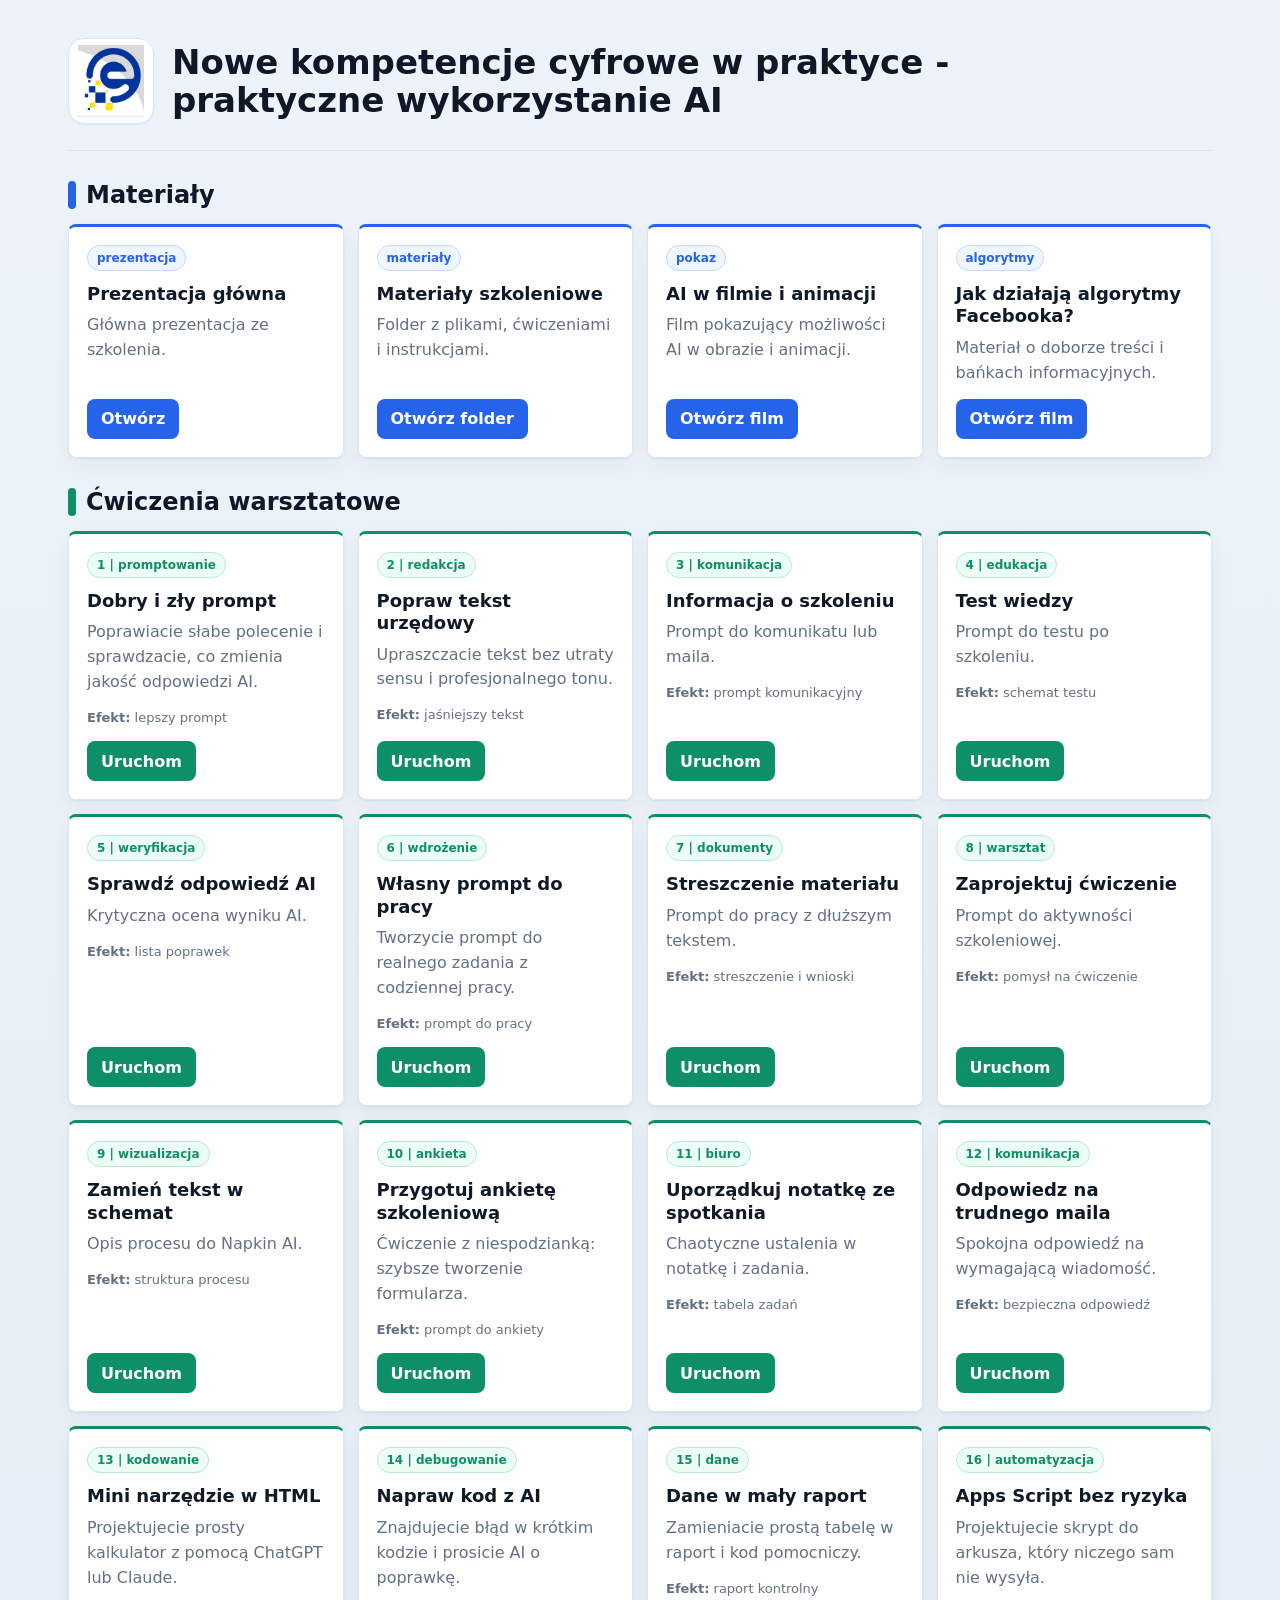
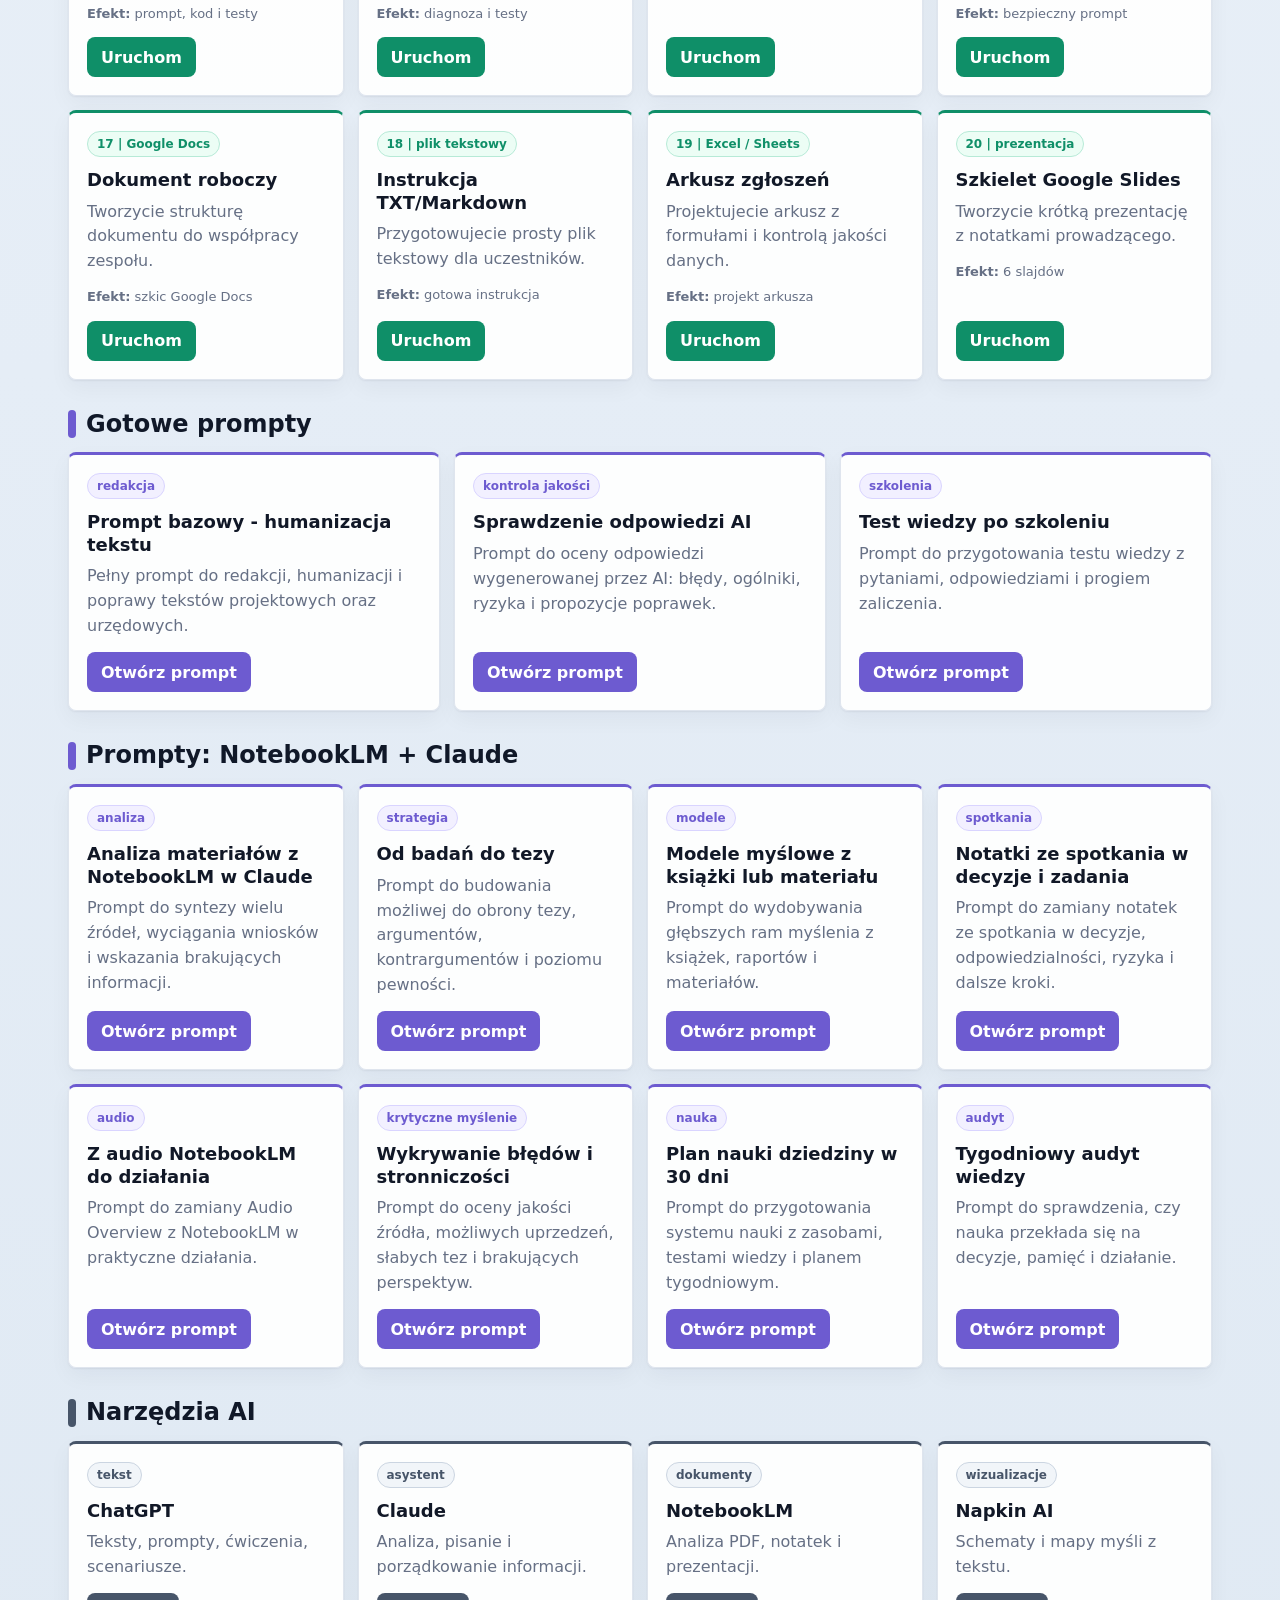
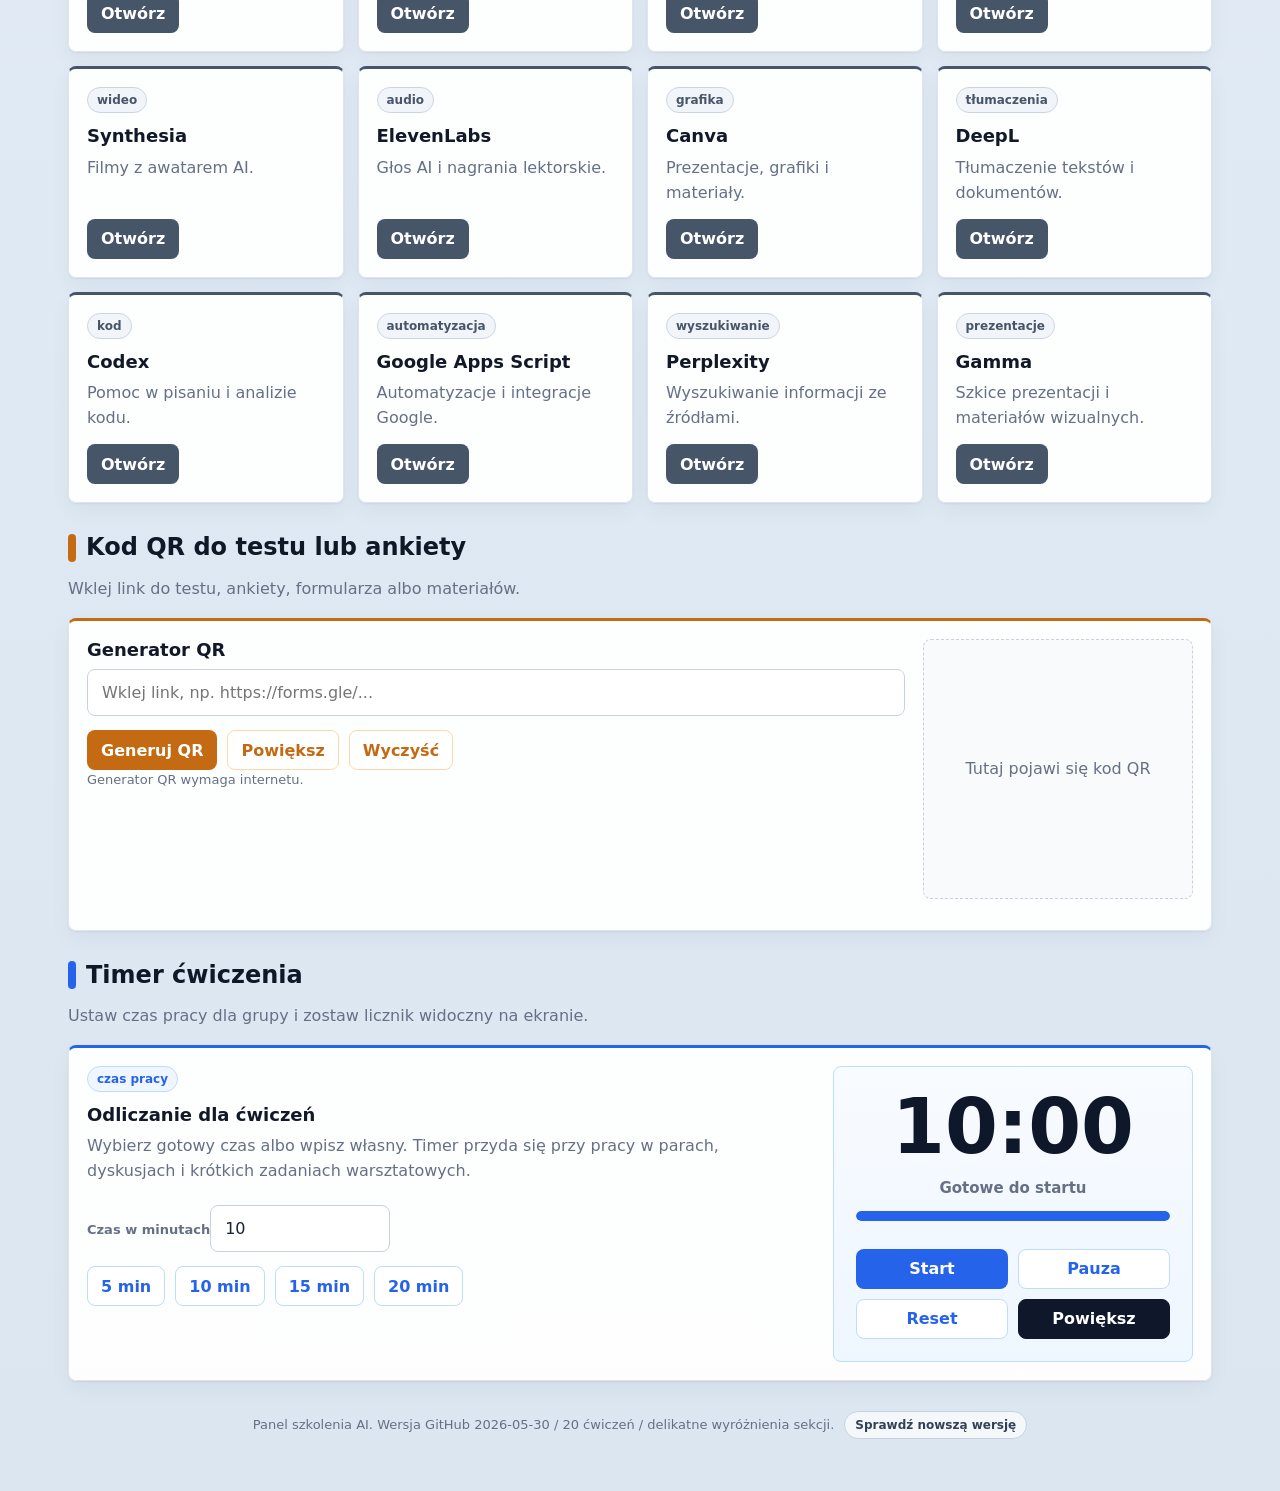
==== index.html @ fe83bf08 "Add files via upload" ====
<!doctype html>
<html lang="pl">
<head>
<meta charset="utf-8">
<meta name="viewport" content="width=device-width, initial-scale=1">
<title>Panel szkolenia AI - stabilny v2</title>
<link rel="icon" type="image/png" href="assets/project-icon.png?v=20260530-15">
<link rel="apple-touch-icon" href="assets/project-icon.png?v=20260530-15">
<link rel="manifest" href="manifest.json?v=20260530-15">
<link rel="stylesheet" href="assets/app.css?v=20260530-15">
</head>
<body>
<div class="wrap">
<section class="hero"><div class="hero-logo"><img src="assets/project-logo.png" alt="Logo projektu"></div><h1>Nowe kompetencje cyfrowe w praktyce - praktyczne wykorzystanie AI</h1></section>

<section class="section"><h2>Materiały</h2><div class="grid">
<article class="card"><span class="tag">prezentacja</span><h3>Prezentacja główna</h3><p>Główna prezentacja ze szkolenia.</p><a class="btn" target="_blank" rel="noopener noreferrer" href="https://kompetencjekierunek4zero.my.canva.site/nowe-kompetencje-cyfrowe-w-praktyce">Otwórz</a></article>
<article class="card"><span class="tag">materiały</span><h3>Materiały szkoleniowe</h3><p>Folder z plikami, ćwiczeniami i instrukcjami.</p><a class="btn" target="_blank" rel="noopener noreferrer" href="https://drive.google.com/drive/folders/1gWG70TXxnVP_hQ6uuGFTmbhtv6V8ANJq?usp=drive_link">Otwórz folder</a></article>
<article class="card"><span class="tag">pokaz</span><h3>AI w filmie i animacji</h3><p>Film pokazujący możliwości AI w obrazie i animacji.</p><a class="btn" target="_blank" rel="noopener noreferrer" href="https://www.youtube.com/watch?v=fbVv0ZPk0fw">Otwórz film</a></article>
<article class="card"><span class="tag">algorytmy</span><h3>Jak działają algorytmy Facebooka?</h3><p>Materiał o doborze treści i bańkach informacyjnych.</p><a class="btn" target="_blank" rel="noopener noreferrer" href="https://www.youtube.com/watch?v=GLzHystd0Y4">Otwórz film</a></article>
</div></section>

<section class="section"><h2>Ćwiczenia warsztatowe</h2><div class="grid"><article class="card"><span class="tag">1 | promptowanie</span><h3>Dobry i zły prompt</h3><p>Poprawiacie słabe polecenie i sprawdzacie, co zmienia jakość odpowiedzi AI.</p><p class="small"><strong>Efekt:</strong> lepszy prompt</p><button class="btn" data-exercise="prompt">Uruchom</button></article>
<article class="card"><span class="tag">2 | redakcja</span><h3>Popraw tekst urzędowy</h3><p>Upraszczacie tekst bez utraty sensu i profesjonalnego tonu.</p><p class="small"><strong>Efekt:</strong> jaśniejszy tekst</p><button class="btn" data-exercise="text">Uruchom</button></article>
<article class="card"><span class="tag">3 | komunikacja</span><h3>Informacja o szkoleniu</h3><p>Prompt do komunikatu lub maila.</p><p class="small"><strong>Efekt:</strong> prompt komunikacyjny</p><button class="btn" data-exercise="info">Uruchom</button></article>
<article class="card"><span class="tag">4 | edukacja</span><h3>Test wiedzy</h3><p>Prompt do testu po szkoleniu.</p><p class="small"><strong>Efekt:</strong> schemat testu</p><button class="btn" data-exercise="test">Uruchom</button></article>
<article class="card"><span class="tag">5 | weryfikacja</span><h3>Sprawdź odpowiedź AI</h3><p>Krytyczna ocena wyniku AI.</p><p class="small"><strong>Efekt:</strong> lista poprawek</p><button class="btn" data-exercise="verify">Uruchom</button></article>
<article class="card"><span class="tag">6 | wdrożenie</span><h3>Własny prompt do pracy</h3><p>Tworzycie prompt do realnego zadania z codziennej pracy.</p><p class="small"><strong>Efekt:</strong> prompt do pracy</p><button class="btn" data-exercise="own">Uruchom</button></article>
<article class="card"><span class="tag">7 | dokumenty</span><h3>Streszczenie materiału</h3><p>Prompt do pracy z dłuższym tekstem.</p><p class="small"><strong>Efekt:</strong> streszczenie i wnioski</p><button class="btn" data-exercise="summary">Uruchom</button></article>
<article class="card"><span class="tag">8 | warsztat</span><h3>Zaprojektuj ćwiczenie</h3><p>Prompt do aktywności szkoleniowej.</p><p class="small"><strong>Efekt:</strong> pomysł na ćwiczenie</p><button class="btn" data-exercise="workshop">Uruchom</button></article>
<article class="card"><span class="tag">9 | wizualizacja</span><h3>Zamień tekst w schemat</h3><p>Opis procesu do Napkin AI.</p><p class="small"><strong>Efekt:</strong> struktura procesu</p><button class="btn" data-exercise="visual">Uruchom</button></article>
<article class="card"><span class="tag">10 | ankieta</span><h3>Przygotuj ankietę szkoleniową</h3><p>Ćwiczenie z niespodzianką: szybsze tworzenie formularza.</p><p class="small"><strong>Efekt:</strong> prompt do ankiety</p><button class="btn" data-exercise="forms">Uruchom</button></article>
<article class="card"><span class="tag">11 | biuro</span><h3>Uporządkuj notatkę ze spotkania</h3><p>Chaotyczne ustalenia w notatkę i zadania.</p><p class="small"><strong>Efekt:</strong> tabela zadań</p><button class="btn" data-exercise="meeting">Uruchom</button></article>
<article class="card"><span class="tag">12 | komunikacja</span><h3>Odpowiedz na trudnego maila</h3><p>Spokojna odpowiedź na wymagającą wiadomość.</p><p class="small"><strong>Efekt:</strong> bezpieczna odpowiedź</p><button class="btn" data-exercise="email">Uruchom</button></article>
<article class="card"><span class="tag">13 | kodowanie</span><h3>Mini narzędzie w HTML</h3><p>Projektujecie prosty kalkulator z pomocą ChatGPT lub Claude.</p><p class="small"><strong>Efekt:</strong> prompt, kod i testy</p><button class="btn" data-exercise="code-tool">Uruchom</button></article>
<article class="card"><span class="tag">14 | debugowanie</span><h3>Napraw kod z AI</h3><p>Znajdujecie błąd w krótkim kodzie i prosicie AI o poprawkę.</p><p class="small"><strong>Efekt:</strong> diagnoza i testy</p><button class="btn" data-exercise="code-debug">Uruchom</button></article>
<article class="card"><span class="tag">15 | dane</span><h3>Dane w mały raport</h3><p>Zamieniacie prostą tabelę w raport i kod pomocniczy.</p><p class="small"><strong>Efekt:</strong> raport kontrolny</p><button class="btn" data-exercise="code-data">Uruchom</button></article>
<article class="card"><span class="tag">16 | automatyzacja</span><h3>Apps Script bez ryzyka</h3><p>Projektujecie skrypt do arkusza, który niczego sam nie wysyła.</p><p class="small"><strong>Efekt:</strong> bezpieczny prompt</p><button class="btn" data-exercise="code-script">Uruchom</button></article>
<article class="card"><span class="tag">17 | Google Docs</span><h3>Dokument roboczy</h3><p>Tworzycie strukturę dokumentu do współpracy zespołu.</p><p class="small"><strong>Efekt:</strong> szkic Google Docs</p><button class="btn" data-exercise="file-doc">Uruchom</button></article>
<article class="card"><span class="tag">18 | plik tekstowy</span><h3>Instrukcja TXT/Markdown</h3><p>Przygotowujecie prosty plik tekstowy dla uczestników.</p><p class="small"><strong>Efekt:</strong> gotowa instrukcja</p><button class="btn" data-exercise="file-text">Uruchom</button></article>
<article class="card"><span class="tag">19 | Excel / Sheets</span><h3>Arkusz zgłoszeń</h3><p>Projektujecie arkusz z formułami i kontrolą jakości danych.</p><p class="small"><strong>Efekt:</strong> projekt arkusza</p><button class="btn" data-exercise="file-sheet">Uruchom</button></article>
<article class="card"><span class="tag">20 | prezentacja</span><h3>Szkielet Google Slides</h3><p>Tworzycie krótką prezentację z notatkami prowadzącego.</p><p class="small"><strong>Efekt:</strong> 6 slajdów</p><button class="btn" data-exercise="file-slides">Uruchom</button></article></div></section>

<section class="section"><h2>Gotowe prompty</h2><div class="grid"><article class="card"><span class="tag">redakcja</span><h3>Prompt bazowy - humanizacja tekstu</h3><p>Pełny prompt do redakcji, humanizacji i poprawy tekstów projektowych oraz urzędowych.</p><a class="btn" target="_blank" rel="noopener noreferrer" href="prompts/humanizacja.html">Otwórz prompt</a></article>
<article class="card"><span class="tag">kontrola jakości</span><h3>Sprawdzenie odpowiedzi AI</h3><p>Prompt do oceny odpowiedzi wygenerowanej przez AI: błędy, ogólniki, ryzyka i propozycje poprawek.</p><a class="btn" target="_blank" rel="noopener noreferrer" href="prompts/sprawdzenie-ai.html">Otwórz prompt</a></article>
<article class="card"><span class="tag">szkolenia</span><h3>Test wiedzy po szkoleniu</h3><p>Prompt do przygotowania testu wiedzy z pytaniami, odpowiedziami i progiem zaliczenia.</p><a class="btn" target="_blank" rel="noopener noreferrer" href="prompts/test-wiedzy.html">Otwórz prompt</a></article></div></section>

<section class="section"><h2>Prompty: NotebookLM + Claude</h2><div class="grid"><article class="card"><span class="tag">analiza</span><h3>Analiza materiałów z NotebookLM w Claude</h3><p>Prompt do syntezy wielu źródeł, wyciągania wniosków i wskazania brakujących informacji.</p><a class="btn" target="_blank" rel="noopener noreferrer" href="prompts/notebooklm-claude-analiza.html">Otwórz prompt</a></article>
<article class="card"><span class="tag">strategia</span><h3>Od badań do tezy</h3><p>Prompt do budowania możliwej do obrony tezy, argumentów, kontrargumentów i poziomu pewności.</p><a class="btn" target="_blank" rel="noopener noreferrer" href="prompts/teza-z-badan.html">Otwórz prompt</a></article>
<article class="card"><span class="tag">modele</span><h3>Modele myślowe z książki lub materiału</h3><p>Prompt do wydobywania głębszych ram myślenia z książek, raportów i materiałów.</p><a class="btn" target="_blank" rel="noopener noreferrer" href="prompts/modele-myslowe.html">Otwórz prompt</a></article>
<article class="card"><span class="tag">spotkania</span><h3>Notatki ze spotkania w decyzje i zadania</h3><p>Prompt do zamiany notatek ze spotkania w decyzje, odpowiedzialności, ryzyka i dalsze kroki.</p><a class="btn" target="_blank" rel="noopener noreferrer" href="prompts/notatki-decyzje-zadania.html">Otwórz prompt</a></article>
<article class="card"><span class="tag">audio</span><h3>Z audio NotebookLM do działania</h3><p>Prompt do zamiany Audio Overview z NotebookLM w praktyczne działania.</p><a class="btn" target="_blank" rel="noopener noreferrer" href="prompts/audio-do-dzialania.html">Otwórz prompt</a></article>
<article class="card"><span class="tag">krytyczne myślenie</span><h3>Wykrywanie błędów i stronniczości</h3><p>Prompt do oceny jakości źródła, możliwych uprzedzeń, słabych tez i brakujących perspektyw.</p><a class="btn" target="_blank" rel="noopener noreferrer" href="prompts/ocena-zrodla.html">Otwórz prompt</a></article>
<article class="card"><span class="tag">nauka</span><h3>Plan nauki dziedziny w 30 dni</h3><p>Prompt do przygotowania systemu nauki z zasobami, testami wiedzy i planem tygodniowym.</p><a class="btn" target="_blank" rel="noopener noreferrer" href="prompts/plan-nauki-30-dni.html">Otwórz prompt</a></article>
<article class="card"><span class="tag">audyt</span><h3>Tygodniowy audyt wiedzy</h3><p>Prompt do sprawdzenia, czy nauka przekłada się na decyzje, pamięć i działanie.</p><a class="btn" target="_blank" rel="noopener noreferrer" href="prompts/audyt-wiedzy.html">Otwórz prompt</a></article></div></section>

<section class="section"><h2>Narzędzia AI</h2><div class="grid"><article class="card"><span class="tag">tekst</span><h3>ChatGPT</h3><p>Teksty, prompty, ćwiczenia, scenariusze.</p><a class="btn" target="_blank" rel="noopener noreferrer" href="https://chatgpt.com">Otwórz</a></article>
<article class="card"><span class="tag">asystent</span><h3>Claude</h3><p>Analiza, pisanie i porządkowanie informacji.</p><a class="btn" target="_blank" rel="noopener noreferrer" href="https://claude.ai">Otwórz</a></article>
<article class="card"><span class="tag">dokumenty</span><h3>NotebookLM</h3><p>Analiza PDF, notatek i prezentacji.</p><a class="btn" target="_blank" rel="noopener noreferrer" href="https://notebooklm.google.com">Otwórz</a></article>
<article class="card"><span class="tag">wizualizacje</span><h3>Napkin AI</h3><p>Schematy i mapy myśli z tekstu.</p><a class="btn" target="_blank" rel="noopener noreferrer" href="https://www.napkin.ai">Otwórz</a></article>
<article class="card"><span class="tag">wideo</span><h3>Synthesia</h3><p>Filmy z awatarem AI.</p><a class="btn" target="_blank" rel="noopener noreferrer" href="https://www.synthesia.io">Otwórz</a></article>
<article class="card"><span class="tag">audio</span><h3>ElevenLabs</h3><p>Głos AI i nagrania lektorskie.</p><a class="btn" target="_blank" rel="noopener noreferrer" href="https://elevenlabs.io">Otwórz</a></article>
<article class="card"><span class="tag">grafika</span><h3>Canva</h3><p>Prezentacje, grafiki i materiały.</p><a class="btn" target="_blank" rel="noopener noreferrer" href="https://www.canva.com">Otwórz</a></article>
<article class="card"><span class="tag">tłumaczenia</span><h3>DeepL</h3><p>Tłumaczenie tekstów i dokumentów.</p><a class="btn" target="_blank" rel="noopener noreferrer" href="https://www.deepl.com/pl/translator">Otwórz</a></article>
<article class="card"><span class="tag">kod</span><h3>Codex</h3><p>Pomoc w pisaniu i analizie kodu.</p><a class="btn" target="_blank" rel="noopener noreferrer" href="https://chatgpt.com/codex">Otwórz</a></article>
<article class="card"><span class="tag">automatyzacja</span><h3>Google Apps Script</h3><p>Automatyzacje i integracje Google.</p><a class="btn" target="_blank" rel="noopener noreferrer" href="https://script.google.com/">Otwórz</a></article>
<article class="card"><span class="tag">wyszukiwanie</span><h3>Perplexity</h3><p>Wyszukiwanie informacji ze źródłami.</p><a class="btn" target="_blank" rel="noopener noreferrer" href="https://www.perplexity.ai">Otwórz</a></article>
<article class="card"><span class="tag">prezentacje</span><h3>Gamma</h3><p>Szkice prezentacji i materiałów wizualnych.</p><a class="btn" target="_blank" rel="noopener noreferrer" href="https://gamma.app">Otwórz</a></article></div></section>

<section class="section"><h2>Kod QR do testu lub ankiety</h2><p class="lead">Wklej link do testu, ankiety, formularza albo materiałów.</p><div class="card qr"><div><h3>Generator QR</h3><input id="qrInput" class="input" placeholder="Wklej link, np. https://forms.gle/..."><div class="actions"><button class="btn" data-action="qr-generate">Generuj QR</button><button class="btn ghost" data-action="qr-big">Powiększ</button><button class="btn ghost" data-action="qr-clear">Wyczyść</button></div><p class="small">Generator QR wymaga internetu.</p></div><div><div class="qrbox" id="qrBox">Tutaj pojawi się kod QR</div><p class="small" id="qrText"></p></div></div></section>

<section class="section"><h2>Timer ćwiczenia</h2><p class="lead">Ustaw czas pracy dla grupy i zostaw licznik widoczny na ekranie.</p><div class="card timer" id="timerCard"><div><span class="tag">czas pracy</span><h3>Odliczanie dla ćwiczeń</h3><p>Wybierz gotowy czas albo wpisz własny. Timer przyda się przy pracy w parach, dyskusjach i krótkich zadaniach warsztatowych.</p><label class="small" for="timerMinutes"><strong>Czas w minutach</strong></label><input id="timerMinutes" class="input timer-input" type="number" min="1" max="180" step="1" value="10"><div class="actions timer-presets"><button class="btn ghost" data-timer-preset="5">5 min</button><button class="btn ghost" data-timer-preset="10">10 min</button><button class="btn ghost" data-timer-preset="15">15 min</button><button class="btn ghost" data-timer-preset="20">20 min</button></div></div><div class="timer-face"><div class="timer-display" id="timerDisplay">10:00</div><div class="timer-status" id="timerStatus">Gotowe do startu</div><div class="timer-progress"><span id="timerProgress"></span></div><div class="actions timer-controls"><button class="btn" data-action="timer-start">Start</button><button class="btn ghost" data-action="timer-pause">Pauza</button><button class="btn ghost" data-action="timer-reset">Reset</button><button class="btn timer-expand" data-action="timer-big">Powiększ</button></div></div></div></section>

<p class="footer"><span class="footer-text">Panel szkolenia AI. Wersja GitHub 2026-05-30 / 20 ćwiczeń / delikatne wyróżnienia sekcji.</span><button class="version-check" type="button" data-action="check-version">Sprawdź nowszą wersję</button><span id="versionStatus" class="version-status" aria-live="polite"></span></p>
</div>

<div class="overlay" id="exerciseOverlay"><div class="modal"><div class="top"><div><h2 id="exTitle">Ćwiczenie</h2><p id="exIntro" class="lead"></p></div><button class="btn ghost" data-action="close-exercise">Zamknij</button></div><div class="meta"><div><strong>Czas</strong><br><span id="exTime">10-15 min</span></div><div><strong>Forma</strong><br><span id="exForm">praca w parach lub grupach</span></div><div><strong>Efekt</strong><br><span id="exResult">wynik do omówienia</span></div></div><div class="task"><h3 id="exHeading">Zadanie</h3><div class="taskbox" id="exTask"></div></div><div class="toolbox" id="exTools"></div><div class="trainer-guide" id="trainerGuide"><span class="tag">scenariusz prowadzącego</span><div class="guidebox" id="exGuide"></div></div><div class="card"><span class="tag">instrukcja</span><h3>Jak wykonać zadanie?</h3><div class="steps" id="exSteps"></div></div><div class="actions exercise-actions"><button class="btn" data-toggle="exHint">Podpowiedzi</button><button class="btn ghost" data-toggle="exCheck">Kryteria</button><button class="btn ghost" data-toggle="exSample">Przykład</button><button class="btn ghost" data-toggle="exDiscuss">Rozmowa</button><button class="btn ghost" data-action="random-exercise">Losuj</button><button class="btn print-btn" data-action="print-exercise" title="Wydrukuj wersję dla uczestników">Drukuj</button><button class="btn screen-mode-btn" data-action="screen-exercise">Tryb ekranowy</button></div><div id="exHint" class="hint hidden"></div><div id="exCheck" class="hint hidden"></div><div id="exSample" class="hint hidden"></div><div id="exDiscuss" class="hint hidden"></div><div class="grid two" style="margin-top:18px"><article class="card"><span class="tag">wasza praca</span><h3>Wynik pracy</h3><textarea class="area" id="exWork" placeholder="Wpiszcie tutaj swoją wersję..."></textarea></article><article class="card"><span class="tag">zasada</span><h3>Jak pracujemy z AI?</h3><p>Najpierw doprecyzujcie zadanie, potem wygenerujcie odpowiedź, sprawdźcie wynik, poprawcie polecenie i oceńcie, czy materiał nadaje się do użycia.</p></article></div></div></div>
<div class="fullscreen" id="qrFull"><div><h2>Kod QR</h2><div id="qrFullImg"></div><p class="small" id="qrFullText"></p><button class="btn" data-action="qr-close">Zamknij</button></div></div>
<div class="fullscreen timer-full" id="timerFull"><div class="timer-full-panel"><span class="tag">timer</span><div class="timer-display" id="timerFullDisplay">10:00</div><div class="timer-status" id="timerFullStatus">Gotowe do startu</div><div class="timer-progress"><span id="timerFullProgress"></span></div><div class="actions timer-controls"><button class="btn" data-action="timer-start">Start</button><button class="btn ghost" data-action="timer-pause">Pauza</button><button class="btn ghost" data-action="timer-reset">Reset</button><button class="btn ghost" data-action="timer-close">Zamknij</button></div></div></div>
<div class="fullscreen exercise-screen" id="exerciseScreen"><div class="exercise-screen-panel"><div class="screen-top"><div><span class="tag">tryb ekranowy</span><h2 id="screenTitle">Ćwiczenie</h2><p id="screenIntro"></p></div><button class="btn ghost" data-action="screen-close">Zamknij</button></div><div class="screen-grid"><main class="screen-task"><h3 id="screenHeading">Zadanie</h3><div class="screen-taskbox" id="screenTask"></div></main><aside class="screen-side"><span class="tag">timer</span><div class="screen-timer-display" id="screenTimerDisplay">10:00</div><div class="timer-status" id="screenTimerStatus">Gotowe do startu</div><div class="timer-progress"><span id="screenTimerProgress"></span></div><div class="actions screen-timer-controls"><button class="btn" data-action="timer-start">Start</button><button class="btn ghost" data-action="timer-pause">Pauza</button><button class="btn timer-expand" data-action="timer-big">Powiększ timer</button></div><div class="toolbox screen-tools" id="screenTools"></div></aside></div><div class="actions screen-actions"><button class="btn ghost" data-toggle="screenHint">Pokaż podpowiedzi</button><button class="btn ghost" data-toggle="screenSample">Pokaż przykład</button><button class="btn ghost" data-toggle="screenCheck">Pokaż kryteria</button></div><div id="screenHint" class="hint hidden"></div><div id="screenSample" class="hint hidden"></div><div id="screenCheck" class="hint hidden"></div></div></div>
<section class="print-sheet" id="printExercise" aria-hidden="true"></section>


<script src="assets/exercises.js?v=20260530-15" defer></script>
<script src="assets/exercise-variants-advanced.js?v=20260530-15" defer></script>
<script src="assets/app.js?v=20260530-15" defer></script>

</body>
</html>
---- assets/app.css ----
:root {
  --bg: #e5edf6;
  --surface: #ffffff;
  --surface-soft: #f8fafc;
  --text: #172033;
  --muted: #667085;
  --line: #dfe5ee;
  --line-strong: #c8d2df;
  --accent: #2563eb;
  --accent-soft: #eff6ff;
  --accent-line: #bfdbfe;
  --shadow: 0 1px 2px rgba(15, 23, 42, .06), 0 8px 22px rgba(15, 23, 42, .045);
  --shadow-hover: 0 3px 8px rgba(15, 23, 42, .08), 0 14px 34px rgba(15, 23, 42, .08);
}

* { box-sizing: border-box; }

[hidden] {
  display: none !important;
}

html { scroll-behavior: smooth; }

body {
  margin: 0;
  font-family: Inter, system-ui, -apple-system, "Segoe UI", sans-serif;
  background: linear-gradient(180deg, #edf3f9 0%, var(--bg) 42%, #dbe6f1 100%);
  color: var(--text);
}

.wrap {
  max-width: 1200px;
  margin: 0 auto;
  padding: 30px 28px 52px;
}

.hero {
  display: grid;
  grid-template-columns: auto 1fr;
  gap: 18px;
  align-items: center;
  padding: 8px 0 26px;
  border-bottom: 1px solid var(--line);
}

.hero-logo {
  display: inline-flex;
  align-items: center;
  justify-content: center;
  width: 86px;
  height: 86px;
  background: var(--surface);
  border: 1px solid var(--line);
  border-radius: 16px;
  padding: 6px;
  box-shadow: 0 1px 2px rgba(15, 23, 42, .05);
}

.hero-logo img {
  display: block;
  width: 100%;
  height: 100%;
  object-fit: contain;
}

.hero h1 {
  max-width: 780px;
  margin: 0;
  color: #101828;
  font-size: 34px;
  line-height: 1.12;
  letter-spacing: 0;
}

.section {
  --accent: #2563eb;
  --accent-soft: #eff6ff;
  --accent-line: #bfdbfe;
  margin-top: 30px;
}

.wrap > .section:nth-of-type(3) {
  --accent: #0f8f68;
  --accent-soft: #ecfdf5;
  --accent-line: #b7ead7;
}

.wrap > .section:nth-of-type(4),
.wrap > .section:nth-of-type(5) {
  --accent: #6d5bd0;
  --accent-soft: #f2f0ff;
  --accent-line: #d9d4ff;
}

.wrap > .section:nth-of-type(6) {
  --accent: #475569;
  --accent-soft: #f1f5f9;
  --accent-line: #cbd5e1;
}

.wrap > .section:nth-of-type(7) {
  --accent: #c36a12;
  --accent-soft: #fff7ed;
  --accent-line: #fed7aa;
}

.section h2 {
  display: flex;
  gap: 10px;
  align-items: center;
  margin: 0 0 14px;
  color: #101828;
  font-size: 24px;
  line-height: 1.2;
  letter-spacing: 0;
}

.section h2::before {
  content: "";
  width: 8px;
  height: 28px;
  border-radius: 4px;
  background: var(--accent);
}

.lead {
  max-width: 760px;
  margin: 0 0 16px;
  color: var(--muted);
  line-height: 1.6;
}

.grid {
  display: grid;
  grid-template-columns: repeat(auto-fit, minmax(250px, 1fr));
  gap: 14px;
}

.grid.two {
  grid-template-columns: repeat(2, minmax(0, 1fr));
}

.wrap > .section:nth-of-type(2) .grid {
  grid-template-columns: repeat(auto-fit, minmax(220px, 1fr));
}

.card {
  position: relative;
  overflow: hidden;
  display: flex;
  flex-direction: column;
  align-items: flex-start;
  min-height: 100%;
  padding: 18px;
  background: rgba(255, 255, 255, .94);
  border: 1px solid var(--line);
  border-top: 3px solid var(--accent);
  border-radius: 8px;
  box-shadow: var(--shadow);
  transition: transform .18s ease, box-shadow .18s ease, border-color .18s ease, background .18s ease;
}

.card::after {
  content: "";
  position: absolute;
  inset: 0;
  z-index: 0;
  pointer-events: none;
  background:
    radial-gradient(circle at 16% 8%, var(--accent-soft) 0%, rgba(255, 255, 255, .78) 46%, rgba(255, 255, 255, 0) 82%),
    linear-gradient(135deg, var(--accent-soft) 0%, rgba(255, 255, 255, .52) 54%, rgba(255, 255, 255, 0) 92%);
  opacity: 0;
  transition: opacity .18s ease;
}

.card > * {
  position: relative;
  z-index: 1;
}

.card:hover {
  transform: translateY(-2px);
  background: var(--surface);
  border-color: var(--accent-line);
  border-top-color: var(--accent);
  box-shadow: var(--shadow-hover);
}

.card:hover::after { opacity: .94; }

.card h3 {
  margin: 0 0 8px;
  color: #111827;
  font-size: 18px;
  line-height: 1.25;
  letter-spacing: 0;
}

.card p {
  margin: 0 0 13px;
  color: var(--muted);
  line-height: 1.56;
}

.card .btn { margin-top: auto; }

.tag {
  display: inline-flex;
  align-items: center;
  margin-bottom: 12px;
  padding: 5px 9px;
  background: var(--accent-soft);
  border: 1px solid var(--accent-line);
  border-radius: 999px;
  color: var(--accent);
  font-size: 12px;
  font-weight: 800;
}

.small {
  color: var(--muted);
  font-size: 13px;
}

.btn {
  display: inline-flex;
  align-items: center;
  justify-content: center;
  min-height: 40px;
  padding: 9px 13px;
  border: 1px solid transparent;
  border-radius: 8px;
  background: var(--accent);
  color: #fff;
  cursor: pointer;
  font: inherit;
  font-weight: 800;
  text-decoration: none;
  transition: transform .18s ease, background .18s ease, border-color .18s ease, color .18s ease;
}

.btn:hover {
  transform: translateY(-1px);
  background: #1d4ed8;
}

.btn.ghost {
  background: var(--surface);
  color: var(--accent);
  border-color: var(--accent-line);
}

.btn.ghost:hover {
  background: var(--accent-soft);
}

.btn.screen-mode-btn {
  background: #b45309;
  border-color: #b45309;
  color: #fff;
}

.btn.screen-mode-btn:hover {
  background: #92400e;
  border-color: #92400e;
}

.btn.print-btn {
  background: #0f766e;
  border-color: #0f766e;
  color: #fff;
}

.btn.print-btn:hover {
  background: #115e59;
  border-color: #115e59;
}

.btn:disabled {
  cursor: not-allowed;
  opacity: .58;
  transform: none;
}

.btn:disabled:hover { background: var(--surface); }

.actions {
  display: flex;
  flex-wrap: wrap;
  gap: 10px;
  margin-top: 14px;
}

.exercise-actions {
  display: grid;
  grid-template-columns: repeat(auto-fit, minmax(112px, 1fr));
  gap: 8px;
}

.exercise-actions .btn {
  width: 100%;
  min-width: 0;
  min-height: 38px;
  padding: 8px 9px;
  font-size: 14px;
  white-space: nowrap;
}

.qr {
  display: grid;
  grid-template-columns: minmax(0, 1fr) 270px;
  gap: 18px;
  align-items: start;
}

.input,
.area {
  width: 100%;
  padding: 13px 14px;
  border: 1px solid var(--line-strong);
  border-radius: 8px;
  background: var(--surface);
  color: var(--text);
  font: inherit;
}

.input:focus,
.area:focus {
  outline: 3px solid var(--accent-soft);
  border-color: var(--accent);
}

.area {
  min-height: 160px;
  resize: vertical;
}

.qrbox {
  display: grid;
  min-height: 260px;
  place-items: center;
  padding: 18px;
  background: var(--surface-soft);
  border: 1px dashed var(--line-strong);
  border-radius: 8px;
  color: var(--muted);
  text-align: center;
}

.qrbox img {
  width: 100%;
  max-width: 230px;
}

.timer {
  display: grid;
  grid-template-columns: minmax(0, 1fr) 360px;
  gap: 22px;
  align-items: stretch;
}

.timer-input {
  max-width: 180px;
  margin-top: 8px;
}

.timer-face {
  display: grid;
  align-content: center;
  gap: 14px;
  width: 100%;
  padding: 22px;
  background: linear-gradient(180deg, #f8fbff 0%, #eef6ff 100%);
  border: 1px solid var(--accent-line);
  border-radius: 8px;
  text-align: center;
}

.timer-display {
  color: #0f172a;
  font-size: 76px;
  font-weight: 900;
  line-height: 1;
  letter-spacing: 0;
  font-variant-numeric: tabular-nums;
}

.timer-status {
  color: var(--muted);
  font-size: 15px;
  font-weight: 800;
}

.timer-progress {
  overflow: hidden;
  height: 10px;
  background: #dbeafe;
  border-radius: 999px;
}

.timer-progress span {
  display: block;
  width: 100%;
  height: 100%;
  background: var(--accent);
  border-radius: inherit;
  transition: width .2s ease, background .2s ease;
}

.timer-controls {
  display: grid;
  grid-template-columns: repeat(2, minmax(0, 1fr));
  gap: 10px;
}

.timer-controls .btn {
  width: 100%;
  min-width: 0;
  padding-inline: 10px;
}

.timer-controls .timer-expand {
  background: #0f172a;
  border-color: #0f172a;
  color: #fff;
}

.timer-controls .timer-expand:hover {
  background: #1e293b;
  border-color: #1e293b;
}

.timer.done .timer-face {
  background: linear-gradient(180deg, #fff7ed 0%, #ffedd5 100%);
  border-color: #fdba74;
}

.timer.done .timer-display,
.timer.done .timer-status {
  color: #9a3412;
}

.timer.done .timer-progress span {
  background: #ea580c;
}

.timer-full {
  background: linear-gradient(180deg, #eef5ff 0%, #dbe8f5 100%);
}

.timer-full-panel {
  display: grid;
  gap: 22px;
  width: min(920px, 92vw);
  padding: 42px;
  background: rgba(255, 255, 255, .92);
  border: 1px solid var(--line);
  border-radius: 14px;
  box-shadow: 0 24px 90px rgba(15, 23, 42, .16);
}

.timer-full .tag {
  justify-self: center;
  margin-bottom: 0;
}

.timer-full .timer-display {
  font-size: clamp(92px, 18vw, 220px);
}

.timer-full .timer-status {
  font-size: 24px;
}

.timer-full .timer-progress {
  height: 16px;
}

.timer-full .timer-controls {
  grid-template-columns: repeat(4, minmax(105px, 1fr));
  justify-self: center;
  width: min(620px, 100%);
}

.timer-full.done .timer-full-panel {
  background: linear-gradient(180deg, #fff7ed 0%, #ffedd5 100%);
  border-color: #fdba74;
}

.timer-full.done .timer-display,
.timer-full.done .timer-status {
  color: #9a3412;
}

.exercise-screen {
  align-items: stretch;
  overflow: auto;
  justify-content: center;
  background: linear-gradient(180deg, #edf4fb 0%, #dbe7f3 100%);
  text-align: left;
}

.exercise-screen-panel {
  display: grid;
  gap: 18px;
  width: min(1280px, 100%);
  min-height: calc(100vh - 60px);
  padding: 28px;
  background: rgba(255, 255, 255, .94);
  border: 1px solid var(--line);
  border-radius: 14px;
  box-shadow: 0 22px 90px rgba(15, 23, 42, .14);
}

.screen-top {
  display: flex;
  justify-content: space-between;
  gap: 18px;
  align-items: flex-start;
  padding-bottom: 16px;
  border-bottom: 1px solid var(--line);
}

.screen-top h2 {
  margin: 8px 0 8px;
  color: #0f172a;
  font-size: clamp(32px, 4vw, 56px);
  line-height: 1.05;
  letter-spacing: 0;
}

.screen-top p {
  max-width: 900px;
  margin: 0;
  color: var(--muted);
  font-size: 19px;
  line-height: 1.45;
}

.screen-grid {
  display: grid;
  grid-template-columns: minmax(0, 1fr) 290px;
  gap: 18px;
  align-items: start;
}

.screen-task {
  padding: 20px;
  background: var(--accent-soft);
  border: 1px solid var(--accent-line);
  border-radius: 10px;
  text-align: left;
}

.screen-task h3 {
  margin: 0 0 12px;
  color: #0f172a;
  font-size: 28px;
  line-height: 1.15;
}

.screen-taskbox {
  max-height: calc(100vh - 310px);
  overflow: auto;
  padding: 22px;
  background: var(--surface);
  border: 1px solid var(--line);
  border-radius: 8px;
  color: #111827;
  font-size: clamp(19px, 1.7vw, 25px);
  line-height: 1.55;
  text-align: left;
  white-space: normal;
}

.screen-side {
  display: grid;
  gap: 13px;
  padding: 18px;
  background: #f8fbff;
  border: 1px solid var(--accent-line);
  border-radius: 10px;
  text-align: center;
}

.screen-side .tag { justify-self: center; }

.screen-timer-display {
  color: #0f172a;
  font-size: 56px;
  font-weight: 900;
  line-height: 1;
  font-variant-numeric: tabular-nums;
}

.screen-timer-controls {
  display: grid;
  grid-template-columns: 1fr;
  gap: 9px;
}

.screen-actions {
  margin-top: 0;
}

.exercise-screen.done .screen-side,
.exercise-screen.done .screen-task {
  background: #fff7ed;
  border-color: #fdba74;
}

.exercise-screen.done .screen-timer-display,
.exercise-screen.done .timer-status {
  color: #9a3412;
}

.overlay {
  position: fixed;
  inset: 0;
  z-index: 10;
  display: none;
  overflow: auto;
  padding: 28px;
  background: rgba(248, 250, 252, .96);
}

.overlay.active { display: block; }

.modal {
  --accent: #2563eb;
  --accent-soft: #eff6ff;
  --accent-line: #bfdbfe;
  max-width: 1080px;
  margin: 0 auto;
  padding: 24px;
  background: var(--surface);
  border: 1px solid var(--line);
  border-radius: 10px;
  box-shadow: 0 22px 70px rgba(15, 23, 42, .16);
}

.top {
  display: flex;
  align-items: flex-start;
  justify-content: space-between;
  gap: 18px;
  padding-bottom: 16px;
  border-bottom: 1px solid var(--line);
}

.top h2 {
  margin: 0 0 8px;
  color: #101828;
  font-size: 28px;
  line-height: 1.18;
  letter-spacing: 0;
}

.meta {
  display: grid;
  grid-template-columns: repeat(3, 1fr);
  gap: 10px;
  margin-top: 16px;
}

.meta div {
  padding: 13px;
  background: var(--surface-soft);
  border: 1px solid var(--line);
  border-radius: 8px;
  color: var(--muted);
}

.meta strong { color: var(--text); }

.task {
  margin: 18px 0;
  padding: 18px;
  background: var(--accent-soft);
  border: 1px solid var(--accent-line);
  border-radius: 8px;
  text-align: left;
}

.trainer-guide {
  display: none;
  margin-top: 18px;
  padding: 18px;
  background: #fbfdff;
  border: 1px solid var(--line);
  border-left: 4px solid var(--accent);
  border-radius: 8px;
  text-align: left;
}

.trainer-guide.active { display: block; }

.guidebox {
  padding: 18px;
  background: var(--surface);
  border: 1px solid var(--line);
  border-radius: 8px;
  color: #172033;
  font-size: 16px;
  line-height: 1.62;
  white-space: normal;
}

.guidebox h3,
.guidebox h4 {
  white-space: normal;
  letter-spacing: 0;
}

.guidebox h3 {
  margin: 18px 0 8px;
  color: #0f172a;
  font-size: 22px;
  line-height: 1.2;
}

.guidebox h4 {
  margin: 16px 0 6px;
  color: #1e293b;
  font-size: 17px;
  line-height: 1.28;
}

.guidebox h3:first-child,
.guidebox h4:first-child {
  margin-top: 0;
}

.guidebox hr {
  margin: 18px 0;
  border: 0;
  border-top: 1px solid var(--line);
}

.task h3 {
  margin: 0 0 12px;
  color: #101828;
  font-size: 22px;
  line-height: 1.2;
  letter-spacing: 0;
}

.taskbox {
  padding: 18px;
  background: var(--surface);
  border: 1px solid var(--line);
  border-radius: 8px;
  color: #172033;
  font-size: 17px;
  font-weight: 400;
  line-height: 1.6;
  text-align: left;
  white-space: normal;
}


.toolbox {
  margin: 18px 0;
  padding: 16px;
  background: #f8fbff;
  border: 1px solid var(--accent-line);
  border-left: 4px solid #0f766e;
  border-radius: 8px;
  color: #27364a;
  text-align: left;
}

.toolbox h3 {
  margin: 7px 0 8px;
  color: #0f172a;
  font-size: 19px;
  line-height: 1.2;
  letter-spacing: 0;
}

.toolbox p {
  margin: 0 0 11px;
  color: #475569;
  line-height: 1.45;
}

.tool-list {
  display: grid;
  gap: 8px;
  margin: 0;
  padding: 0;
  list-style: none;
}

.tool-list li {
  padding: 10px 11px;
  background: var(--surface);
  border: 1px solid var(--line);
  border-radius: 8px;
  line-height: 1.42;
}

.tool-list a {
  color: #0f766e;
  text-decoration: none;
}

.tool-list a:hover {
  text-decoration: underline;
}

.tool-list span {
  color: #475569;
}

.screen-tools {
  margin: 4px 0 0;
  padding: 12px;
  border-left-width: 0;
  text-align: left;
}

.screen-tools h3 {
  font-size: 16px;
}

.screen-tools p,
.screen-tools .tool-list li {
  font-size: 13px;
  line-height: 1.35;
}

.screen-tools .tool-list {
  gap: 6px;
}

.screen-tools .tool-list li {
  padding: 8px;
}

.text-label {
  color: #0f172a;
  font-weight: 800;
}

.rich-content {
  display: grid;
  gap: 12px;
}

.rich-section {
  --section-accent: var(--accent);
  --section-tint: #f8fbff;
  --section-heading: #0f172a;
  position: relative;
  overflow: hidden;
  padding: 14px 15px;
  background:
    linear-gradient(135deg, var(--section-tint) 0%, rgba(255, 255, 255, .96) 34%, #ffffff 100%);
  border: 1px solid var(--line);
  border-left: 4px solid var(--section-accent);
  border-radius: 8px;
  box-shadow: 0 1px 2px rgba(15, 23, 42, .035);
}

.rich-content > .rich-section:nth-of-type(6n+1) {
  --section-accent: #2563eb;
  --section-tint: #eff6ff;
  --section-heading: #1d4ed8;
}

.rich-content > .rich-section:nth-of-type(6n+2) {
  --section-accent: #0f766e;
  --section-tint: #ecfdf5;
  --section-heading: #0f766e;
}

.rich-content > .rich-section:nth-of-type(6n+3) {
  --section-accent: #b45309;
  --section-tint: #fff7ed;
  --section-heading: #92400e;
}

.rich-content > .rich-section:nth-of-type(6n+4) {
  --section-accent: #6d5bd0;
  --section-tint: #f3f0ff;
  --section-heading: #5b4ac6;
}

.rich-content > .rich-section:nth-of-type(6n+5) {
  --section-accent: #475569;
  --section-tint: #f8fafc;
  --section-heading: #334155;
}

.rich-content > .rich-section:nth-of-type(6n+6) {
  --section-accent: #0e7490;
  --section-tint: #ecfeff;
  --section-heading: #0e7490;
}

.rich-section-major {
  --section-accent: #0f766e;
  --section-tint: #ecfdf5;
  --section-heading: #0f766e;
  background:
    linear-gradient(135deg, #ecfdf5 0%, #f8fbff 46%, #ffffff 100%);
}

.rich-section-compact {
  padding: 12px 13px;
  background:
    linear-gradient(135deg, var(--section-tint) 0%, #ffffff 42%, #ffffff 100%);
}

.rich-section h4 {
  margin: 0 0 9px;
  color: var(--section-heading);
  font-size: 16px;
  line-height: 1.25;
  letter-spacing: 0;
}

.rich-section h4:only-child {
  margin-bottom: 0;
}

.screen-taskbox .rich-section h4 {
  font-size: clamp(20px, 1.8vw, 26px);
}

.rich-section p {
  margin: 0 0 9px;
  color: #27364a;
}

.rich-section p:last-child,
.rich-section ul:last-child,
.rich-section ol:last-child {
  margin-bottom: 0;
}

.rich-section ul,
.rich-section ol {
  margin: 0 0 9px;
  padding-left: 22px;
}

.rich-section li {
  margin: 0 0 5px;
  color: #27364a;
}

.rich-section li:last-child {
  margin-bottom: 0;
}

.rich-quote {
  padding: 11px 12px;
  background: linear-gradient(180deg, #ffffff 0%, #f8fafc 100%);
  border: 1px solid #cbd5e1;
  border-left: 3px solid #0f766e;
  border-radius: 8px;
  color: #111827;
  font-weight: 700;
}

.hidden { display: none; }

.hidden.active { display: block; }

.hint {
  margin-top: 12px;
  padding: 15px 16px;
  background: var(--surface-soft);
  border: 1px solid var(--line);
  border-left: 4px solid var(--accent);
  border-radius: 8px;
  color: #27364a;
  line-height: 1.55;
  white-space: normal;
}

.steps {
  display: grid;
  gap: 9px;
  margin-top: 14px;
}

.steps div {
  padding: 12px 13px;
  background: var(--surface-soft);
  border: 1px solid var(--line);
  border-radius: 8px;
  color: #35445a;
  line-height: 1.45;
}

.fullscreen {
  position: fixed;
  inset: 0;
  z-index: 20;
  display: none;
  align-items: center;
  justify-content: center;
  padding: 30px;
  background: #f8fbff;
  text-align: center;
}

.fullscreen.active { display: flex; }

.fullscreen.exercise-screen {
  align-items: flex-start;
  overflow: auto;
  padding: 18px;
}

.fullscreen.exercise-screen .exercise-screen-panel {
  min-height: auto;
}

.fullscreen img {
  width: min(72vh, 620px);
  max-width: 100%;
}

.footer {
  display: flex;
  flex-wrap: wrap;
  gap: 8px 10px;
  align-items: center;
  justify-content: center;
  margin: 30px 0 0;
  color: var(--muted);
  font-size: 13px;
  text-align: center;
}

.version-check {
  display: inline-flex;
  align-items: center;
  justify-content: center;
  min-height: 28px;
  padding: 5px 10px;
  border: 1px solid var(--line-strong);
  border-radius: 999px;
  background: rgba(255, 255, 255, .72);
  color: #334155;
  cursor: pointer;
  font: inherit;
  font-size: 12px;
  font-weight: 800;
  transition: background .18s ease, border-color .18s ease, color .18s ease;
}

.version-check:hover {
  background: #fff;
  border-color: var(--accent-line);
  color: var(--accent);
}

.version-check:disabled {
  cursor: wait;
  opacity: .68;
}

.version-status {
  flex-basis: 100%;
  min-height: 18px;
  color: #475569;
  font-size: 12px;
}

.version-status:empty {
  display: none;
}

.print-sheet {
  display: none;
}

@media (max-width: 900px) {
  .wrap { padding: 20px 16px 38px; }

  .hero {
    grid-template-columns: 1fr;
    gap: 16px;
    padding-bottom: 22px;
  }

  .hero h1 { font-size: 29px; }

  .hero-logo img { max-width: 100%; }

  .grid,
  .grid.two,
  .qr,
  .timer,
  .screen-grid,
  .meta {
    grid-template-columns: 1fr;
  }

  .timer-display { font-size: 56px; }

  .screen-taskbox { max-height: none; }

  .screen-top { display: block; }

  .screen-top .btn { margin-top: 12px; }

  .top { display: block; }

  .top .btn { margin-top: 12px; }

  .actions { display: grid; }

  .exercise-actions {
    grid-template-columns: 1fr;
  }

  .btn { width: 100%; }

  .overlay { padding: 14px; }

  .modal { padding: 18px; }
}

@media print {
  @page {
    margin: 16mm;
  }

  body {
    background: #fff;
    color: #111827;
  }

  body > *:not(.print-sheet) {
    display: none !important;
  }

  .print-sheet {
    display: block !important;
    color: #111827;
    font-family: Arial, sans-serif;
    font-size: 10.5pt;
    line-height: 1.38;
  }

  .print-header {
    padding-bottom: 10pt;
    margin-bottom: 10pt;
    border-bottom: 1pt solid #cbd5e1;
  }

  .print-kicker {
    margin: 0 0 5pt;
    color: #475569;
    font-size: 8.5pt;
    font-weight: 700;
    letter-spacing: .08em;
    text-transform: uppercase;
  }

  .print-sheet h1 {
    margin: 0 0 6pt;
    color: #0f172a;
    font-size: 22pt;
    line-height: 1.14;
  }

  .print-sheet h2 {
    margin: 15pt 0 7pt;
    color: #0f172a;
    font-size: 13.5pt;
    line-height: 1.2;
  }

  .print-meta {
    display: grid;
    grid-template-columns: repeat(3, 1fr);
    gap: 6pt;
    margin: 10pt 0;
  }

  .print-meta div {
    padding: 6pt;
    border: 1pt solid #cbd5e1;
    border-radius: 4pt;
  }

  .print-tools {
    margin: 10pt 0;
    padding: 8pt;
    border: 1pt solid #cbd5e1;
    border-left: 3pt solid #0f766e;
    border-radius: 4pt;
  }

  .print-tools .tag {
    display: none;
  }

  .print-tools h2 {
    margin-top: 0;
  }

  .print-tools p {
    margin: 0 0 6pt;
  }

  .print-tools .tool-list {
    display: block;
    padding-left: 14pt;
    list-style: disc;
  }

  .print-tools .tool-list li {
    padding: 0;
    margin-bottom: 3pt;
    border: 0;
  }

  .print-tools .tool-list a {
    color: #111827;
    text-decoration: none;
  }

  .print-task {
    padding: 8pt;
    border: 1pt solid #cbd5e1;
    border-radius: 4pt;
    white-space: normal;
  }

  .print-task .text-label {
    color: #0f172a;
    font-weight: 700;
  }

  .print-task .rich-content {
    display: block;
  }

  .print-task .rich-content > .rich-section,
  .print-task .rich-section {
    break-inside: avoid;
    page-break-inside: avoid;
    margin-bottom: 7pt;
    padding: 7pt;
    background: #ffffff;
    border: 1pt solid #cbd5e1;
    border-left: 3pt solid #2563eb;
    border-radius: 4pt;
    box-shadow: none;
  }

  .print-task .rich-section h4 {
    margin: 0 0 4pt;
    color: #0f172a;
    font-size: 11.5pt;
    line-height: 1.2;
  }

  .print-task .rich-section p {
    margin: 0 0 4pt;
  }

  .print-task .rich-section ul,
  .print-task .rich-section ol {
    margin: 0 0 4pt;
    padding-left: 15pt;
  }

  .print-task .rich-section li {
    margin-bottom: 2pt;
  }

  .print-task .rich-quote {
    padding: 6pt;
    border: 1pt solid #cbd5e1;
    border-radius: 4pt;
  }

  .print-sheet ol {
    padding-left: 18pt;
  }

  .print-sheet li {
    margin-bottom: 4pt;
  }

  .print-notes span {
    display: block;
    height: 26pt;
    border-bottom: 1pt solid #cbd5e1;
  }
}
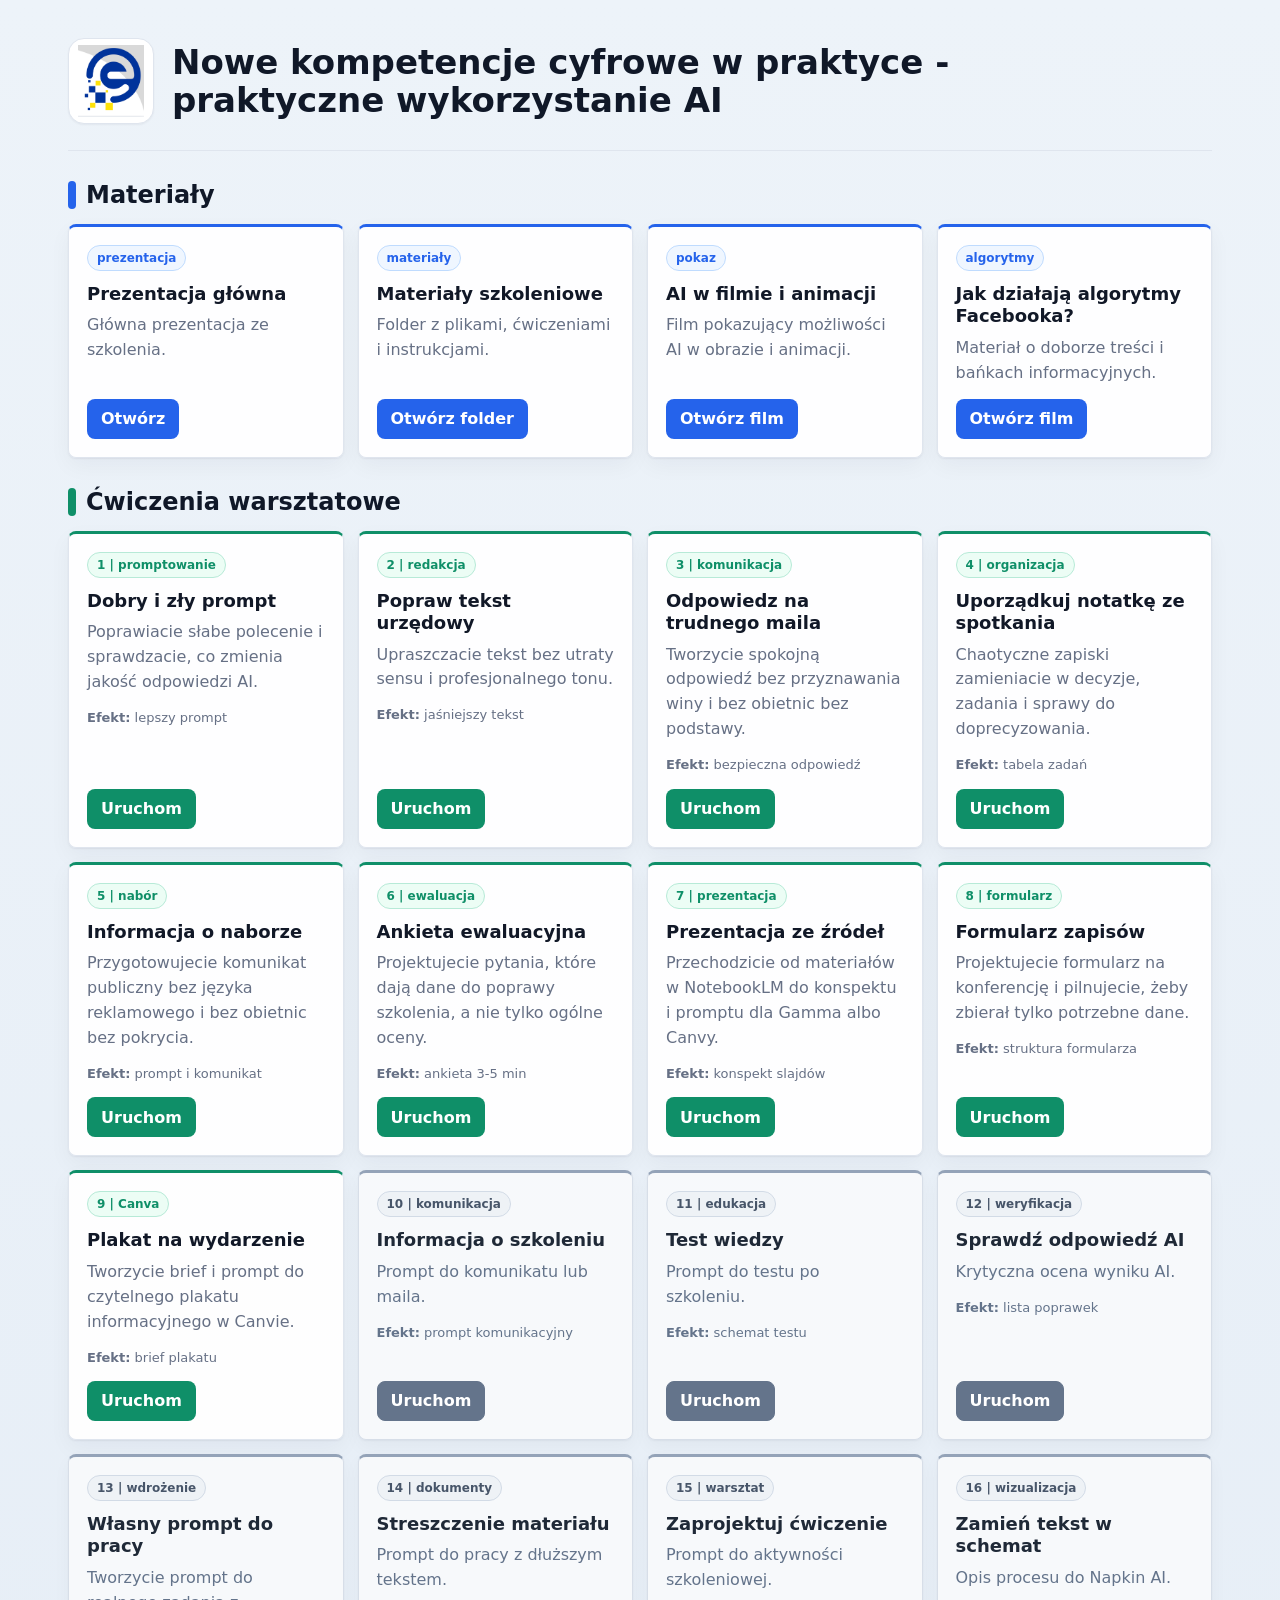
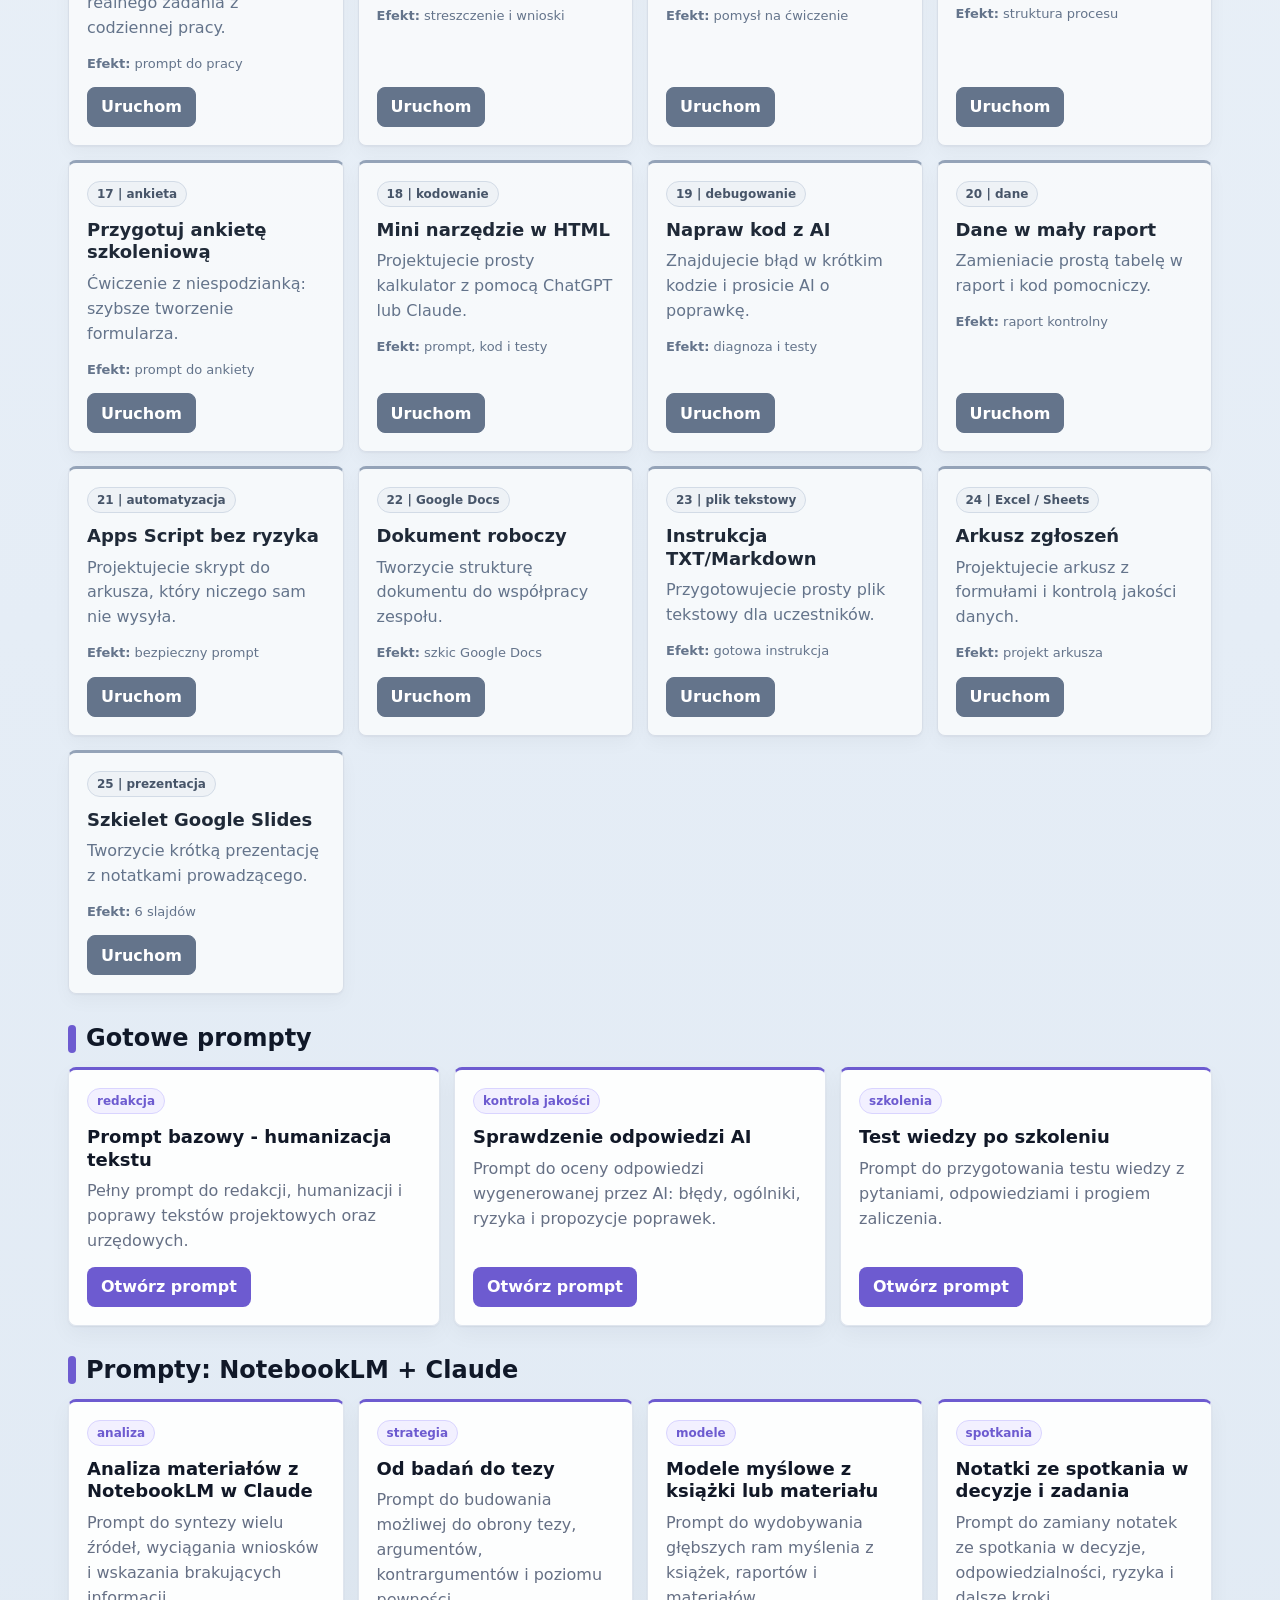
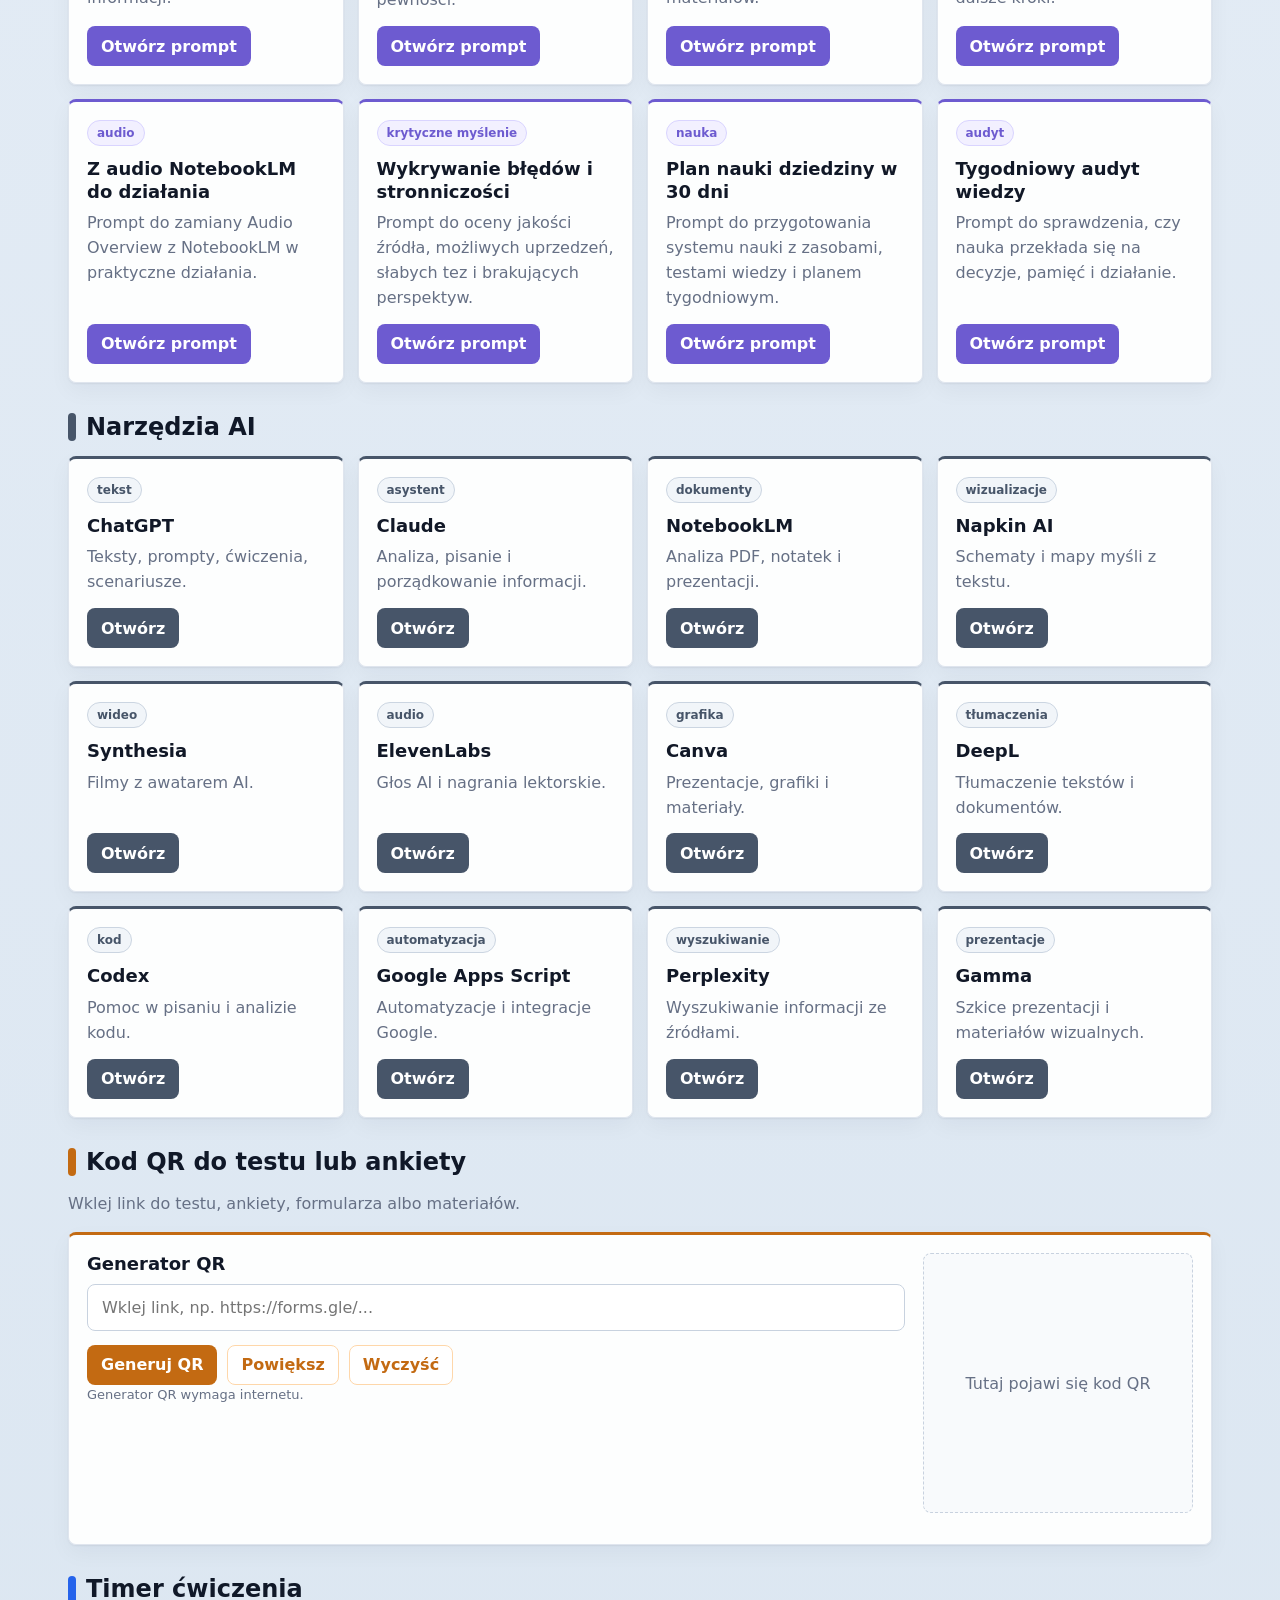
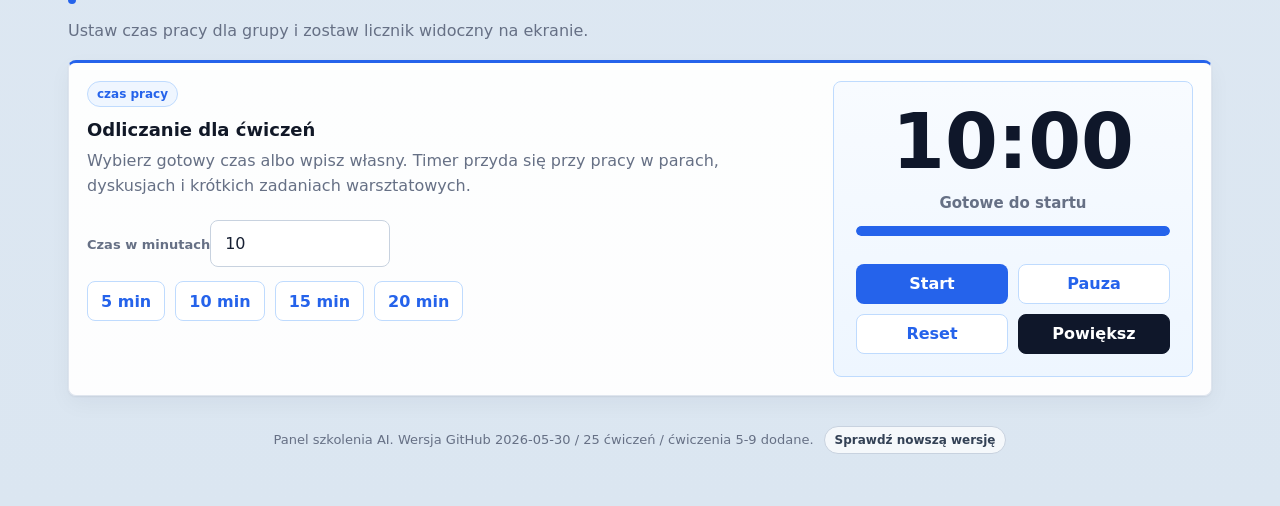
==== commit 3b178f07: "Add files via upload" ====
--- a/index.html
+++ b/index.html
@@ -4,10 +4,10 @@
 <meta charset="utf-8">
 <meta name="viewport" content="width=device-width, initial-scale=1">
 <title>Panel szkolenia AI - stabilny v2</title>
-<link rel="icon" type="image/png" href="assets/project-icon.png?v=20260530-15">
-<link rel="apple-touch-icon" href="assets/project-icon.png?v=20260530-15">
-<link rel="manifest" href="manifest.json?v=20260530-15">
-<link rel="stylesheet" href="assets/app.css?v=20260530-15">
+<link rel="icon" type="image/png" href="assets/project-icon.png?v=20260530-18">
+<link rel="apple-touch-icon" href="assets/project-icon.png?v=20260530-18">
+<link rel="manifest" href="manifest.json?v=20260530-18">
+<link rel="stylesheet" href="assets/app.css?v=20260530-18">
 </head>
 <body>
 <div class="wrap">
@@ -20,26 +20,31 @@
 <article class="card"><span class="tag">algorytmy</span><h3>Jak działają algorytmy Facebooka?</h3><p>Materiał o doborze treści i bańkach informacyjnych.</p><a class="btn" target="_blank" rel="noopener noreferrer" href="https://www.youtube.com/watch?v=GLzHystd0Y4">Otwórz film</a></article>
 </div></section>
 
-<section class="section"><h2>Ćwiczenia warsztatowe</h2><div class="grid"><article class="card"><span class="tag">1 | promptowanie</span><h3>Dobry i zły prompt</h3><p>Poprawiacie słabe polecenie i sprawdzacie, co zmienia jakość odpowiedzi AI.</p><p class="small"><strong>Efekt:</strong> lepszy prompt</p><button class="btn" data-exercise="prompt">Uruchom</button></article>
-<article class="card"><span class="tag">2 | redakcja</span><h3>Popraw tekst urzędowy</h3><p>Upraszczacie tekst bez utraty sensu i profesjonalnego tonu.</p><p class="small"><strong>Efekt:</strong> jaśniejszy tekst</p><button class="btn" data-exercise="text">Uruchom</button></article>
-<article class="card"><span class="tag">3 | komunikacja</span><h3>Informacja o szkoleniu</h3><p>Prompt do komunikatu lub maila.</p><p class="small"><strong>Efekt:</strong> prompt komunikacyjny</p><button class="btn" data-exercise="info">Uruchom</button></article>
-<article class="card"><span class="tag">4 | edukacja</span><h3>Test wiedzy</h3><p>Prompt do testu po szkoleniu.</p><p class="small"><strong>Efekt:</strong> schemat testu</p><button class="btn" data-exercise="test">Uruchom</button></article>
-<article class="card"><span class="tag">5 | weryfikacja</span><h3>Sprawdź odpowiedź AI</h3><p>Krytyczna ocena wyniku AI.</p><p class="small"><strong>Efekt:</strong> lista poprawek</p><button class="btn" data-exercise="verify">Uruchom</button></article>
-<article class="card"><span class="tag">6 | wdrożenie</span><h3>Własny prompt do pracy</h3><p>Tworzycie prompt do realnego zadania z codziennej pracy.</p><p class="small"><strong>Efekt:</strong> prompt do pracy</p><button class="btn" data-exercise="own">Uruchom</button></article>
-<article class="card"><span class="tag">7 | dokumenty</span><h3>Streszczenie materiału</h3><p>Prompt do pracy z dłuższym tekstem.</p><p class="small"><strong>Efekt:</strong> streszczenie i wnioski</p><button class="btn" data-exercise="summary">Uruchom</button></article>
-<article class="card"><span class="tag">8 | warsztat</span><h3>Zaprojektuj ćwiczenie</h3><p>Prompt do aktywności szkoleniowej.</p><p class="small"><strong>Efekt:</strong> pomysł na ćwiczenie</p><button class="btn" data-exercise="workshop">Uruchom</button></article>
-<article class="card"><span class="tag">9 | wizualizacja</span><h3>Zamień tekst w schemat</h3><p>Opis procesu do Napkin AI.</p><p class="small"><strong>Efekt:</strong> struktura procesu</p><button class="btn" data-exercise="visual">Uruchom</button></article>
-<article class="card"><span class="tag">10 | ankieta</span><h3>Przygotuj ankietę szkoleniową</h3><p>Ćwiczenie z niespodzianką: szybsze tworzenie formularza.</p><p class="small"><strong>Efekt:</strong> prompt do ankiety</p><button class="btn" data-exercise="forms">Uruchom</button></article>
-<article class="card"><span class="tag">11 | biuro</span><h3>Uporządkuj notatkę ze spotkania</h3><p>Chaotyczne ustalenia w notatkę i zadania.</p><p class="small"><strong>Efekt:</strong> tabela zadań</p><button class="btn" data-exercise="meeting">Uruchom</button></article>
-<article class="card"><span class="tag">12 | komunikacja</span><h3>Odpowiedz na trudnego maila</h3><p>Spokojna odpowiedź na wymagającą wiadomość.</p><p class="small"><strong>Efekt:</strong> bezpieczna odpowiedź</p><button class="btn" data-exercise="email">Uruchom</button></article>
-<article class="card"><span class="tag">13 | kodowanie</span><h3>Mini narzędzie w HTML</h3><p>Projektujecie prosty kalkulator z pomocą ChatGPT lub Claude.</p><p class="small"><strong>Efekt:</strong> prompt, kod i testy</p><button class="btn" data-exercise="code-tool">Uruchom</button></article>
-<article class="card"><span class="tag">14 | debugowanie</span><h3>Napraw kod z AI</h3><p>Znajdujecie błąd w krótkim kodzie i prosicie AI o poprawkę.</p><p class="small"><strong>Efekt:</strong> diagnoza i testy</p><button class="btn" data-exercise="code-debug">Uruchom</button></article>
-<article class="card"><span class="tag">15 | dane</span><h3>Dane w mały raport</h3><p>Zamieniacie prostą tabelę w raport i kod pomocniczy.</p><p class="small"><strong>Efekt:</strong> raport kontrolny</p><button class="btn" data-exercise="code-data">Uruchom</button></article>
-<article class="card"><span class="tag">16 | automatyzacja</span><h3>Apps Script bez ryzyka</h3><p>Projektujecie skrypt do arkusza, który niczego sam nie wysyła.</p><p class="small"><strong>Efekt:</strong> bezpieczny prompt</p><button class="btn" data-exercise="code-script">Uruchom</button></article>
-<article class="card"><span class="tag">17 | Google Docs</span><h3>Dokument roboczy</h3><p>Tworzycie strukturę dokumentu do współpracy zespołu.</p><p class="small"><strong>Efekt:</strong> szkic Google Docs</p><button class="btn" data-exercise="file-doc">Uruchom</button></article>
-<article class="card"><span class="tag">18 | plik tekstowy</span><h3>Instrukcja TXT/Markdown</h3><p>Przygotowujecie prosty plik tekstowy dla uczestników.</p><p class="small"><strong>Efekt:</strong> gotowa instrukcja</p><button class="btn" data-exercise="file-text">Uruchom</button></article>
-<article class="card"><span class="tag">19 | Excel / Sheets</span><h3>Arkusz zgłoszeń</h3><p>Projektujecie arkusz z formułami i kontrolą jakości danych.</p><p class="small"><strong>Efekt:</strong> projekt arkusza</p><button class="btn" data-exercise="file-sheet">Uruchom</button></article>
-<article class="card"><span class="tag">20 | prezentacja</span><h3>Szkielet Google Slides</h3><p>Tworzycie krótką prezentację z notatkami prowadzącego.</p><p class="small"><strong>Efekt:</strong> 6 slajdów</p><button class="btn" data-exercise="file-slides">Uruchom</button></article></div></section>
+<section class="section"><h2>Ćwiczenia warsztatowe</h2><div class="grid"><article class="card exercise-ready"><span class="tag">1 | promptowanie</span><h3>Dobry i zły prompt</h3><p>Poprawiacie słabe polecenie i sprawdzacie, co zmienia jakość odpowiedzi AI.</p><p class="small"><strong>Efekt:</strong> lepszy prompt</p><button class="btn" data-exercise="prompt">Uruchom</button></article>
+<article class="card exercise-ready"><span class="tag">2 | redakcja</span><h3>Popraw tekst urzędowy</h3><p>Upraszczacie tekst bez utraty sensu i profesjonalnego tonu.</p><p class="small"><strong>Efekt:</strong> jaśniejszy tekst</p><button class="btn" data-exercise="text">Uruchom</button></article>
+<article class="card exercise-ready"><span class="tag">3 | komunikacja</span><h3>Odpowiedz na trudnego maila</h3><p>Tworzycie spokojną odpowiedź bez przyznawania winy i bez obietnic bez podstawy.</p><p class="small"><strong>Efekt:</strong> bezpieczna odpowiedź</p><button class="btn" data-exercise="email">Uruchom</button></article>
+<article class="card exercise-ready"><span class="tag">4 | organizacja</span><h3>Uporządkuj notatkę ze spotkania</h3><p>Chaotyczne zapiski zamieniacie w decyzje, zadania i sprawy do doprecyzowania.</p><p class="small"><strong>Efekt:</strong> tabela zadań</p><button class="btn" data-exercise="meeting">Uruchom</button></article>
+<article class="card exercise-ready"><span class="tag">5 | nabór</span><h3>Informacja o naborze</h3><p>Przygotowujecie komunikat publiczny bez języka reklamowego i bez obietnic bez pokrycia.</p><p class="small"><strong>Efekt:</strong> prompt i komunikat</p><button class="btn" data-exercise="recruitment-info">Uruchom</button></article>
+<article class="card exercise-ready"><span class="tag">6 | ewaluacja</span><h3>Ankieta ewaluacyjna</h3><p>Projektujecie pytania, które dają dane do poprawy szkolenia, a nie tylko ogólne oceny.</p><p class="small"><strong>Efekt:</strong> ankieta 3-5 min</p><button class="btn" data-exercise="evaluation-survey">Uruchom</button></article>
+<article class="card exercise-ready"><span class="tag">7 | prezentacja</span><h3>Prezentacja ze źródeł</h3><p>Przechodzicie od materiałów w NotebookLM do konspektu i promptu dla Gamma albo Canvy.</p><p class="small"><strong>Efekt:</strong> konspekt slajdów</p><button class="btn" data-exercise="source-presentation">Uruchom</button></article>
+<article class="card exercise-ready"><span class="tag">8 | formularz</span><h3>Formularz zapisów</h3><p>Projektujecie formularz na konferencję i pilnujecie, żeby zbierał tylko potrzebne dane.</p><p class="small"><strong>Efekt:</strong> struktura formularza</p><button class="btn" data-exercise="conference-form">Uruchom</button></article>
+<article class="card exercise-ready"><span class="tag">9 | Canva</span><h3>Plakat na wydarzenie</h3><p>Tworzycie brief i prompt do czytelnego plakatu informacyjnego w Canvie.</p><p class="small"><strong>Efekt:</strong> brief plakatu</p><button class="btn" data-exercise="canva-poster">Uruchom</button></article>
+<article class="card exercise-muted"><span class="tag">10 | komunikacja</span><h3>Informacja o szkoleniu</h3><p>Prompt do komunikatu lub maila.</p><p class="small"><strong>Efekt:</strong> prompt komunikacyjny</p><button class="btn" data-exercise="info">Uruchom</button></article>
+<article class="card exercise-muted"><span class="tag">11 | edukacja</span><h3>Test wiedzy</h3><p>Prompt do testu po szkoleniu.</p><p class="small"><strong>Efekt:</strong> schemat testu</p><button class="btn" data-exercise="test">Uruchom</button></article>
+<article class="card exercise-muted"><span class="tag">12 | weryfikacja</span><h3>Sprawdź odpowiedź AI</h3><p>Krytyczna ocena wyniku AI.</p><p class="small"><strong>Efekt:</strong> lista poprawek</p><button class="btn" data-exercise="verify">Uruchom</button></article>
+<article class="card exercise-muted"><span class="tag">13 | wdrożenie</span><h3>Własny prompt do pracy</h3><p>Tworzycie prompt do realnego zadania z codziennej pracy.</p><p class="small"><strong>Efekt:</strong> prompt do pracy</p><button class="btn" data-exercise="own">Uruchom</button></article>
+<article class="card exercise-muted"><span class="tag">14 | dokumenty</span><h3>Streszczenie materiału</h3><p>Prompt do pracy z dłuższym tekstem.</p><p class="small"><strong>Efekt:</strong> streszczenie i wnioski</p><button class="btn" data-exercise="summary">Uruchom</button></article>
+<article class="card exercise-muted"><span class="tag">15 | warsztat</span><h3>Zaprojektuj ćwiczenie</h3><p>Prompt do aktywności szkoleniowej.</p><p class="small"><strong>Efekt:</strong> pomysł na ćwiczenie</p><button class="btn" data-exercise="workshop">Uruchom</button></article>
+<article class="card exercise-muted"><span class="tag">16 | wizualizacja</span><h3>Zamień tekst w schemat</h3><p>Opis procesu do Napkin AI.</p><p class="small"><strong>Efekt:</strong> struktura procesu</p><button class="btn" data-exercise="visual">Uruchom</button></article>
+<article class="card exercise-muted"><span class="tag">17 | ankieta</span><h3>Przygotuj ankietę szkoleniową</h3><p>Ćwiczenie z niespodzianką: szybsze tworzenie formularza.</p><p class="small"><strong>Efekt:</strong> prompt do ankiety</p><button class="btn" data-exercise="forms">Uruchom</button></article>
+<article class="card exercise-muted"><span class="tag">18 | kodowanie</span><h3>Mini narzędzie w HTML</h3><p>Projektujecie prosty kalkulator z pomocą ChatGPT lub Claude.</p><p class="small"><strong>Efekt:</strong> prompt, kod i testy</p><button class="btn" data-exercise="code-tool">Uruchom</button></article>
+<article class="card exercise-muted"><span class="tag">19 | debugowanie</span><h3>Napraw kod z AI</h3><p>Znajdujecie błąd w krótkim kodzie i prosicie AI o poprawkę.</p><p class="small"><strong>Efekt:</strong> diagnoza i testy</p><button class="btn" data-exercise="code-debug">Uruchom</button></article>
+<article class="card exercise-muted"><span class="tag">20 | dane</span><h3>Dane w mały raport</h3><p>Zamieniacie prostą tabelę w raport i kod pomocniczy.</p><p class="small"><strong>Efekt:</strong> raport kontrolny</p><button class="btn" data-exercise="code-data">Uruchom</button></article>
+<article class="card exercise-muted"><span class="tag">21 | automatyzacja</span><h3>Apps Script bez ryzyka</h3><p>Projektujecie skrypt do arkusza, który niczego sam nie wysyła.</p><p class="small"><strong>Efekt:</strong> bezpieczny prompt</p><button class="btn" data-exercise="code-script">Uruchom</button></article>
+<article class="card exercise-muted"><span class="tag">22 | Google Docs</span><h3>Dokument roboczy</h3><p>Tworzycie strukturę dokumentu do współpracy zespołu.</p><p class="small"><strong>Efekt:</strong> szkic Google Docs</p><button class="btn" data-exercise="file-doc">Uruchom</button></article>
+<article class="card exercise-muted"><span class="tag">23 | plik tekstowy</span><h3>Instrukcja TXT/Markdown</h3><p>Przygotowujecie prosty plik tekstowy dla uczestników.</p><p class="small"><strong>Efekt:</strong> gotowa instrukcja</p><button class="btn" data-exercise="file-text">Uruchom</button></article>
+<article class="card exercise-muted"><span class="tag">24 | Excel / Sheets</span><h3>Arkusz zgłoszeń</h3><p>Projektujecie arkusz z formułami i kontrolą jakości danych.</p><p class="small"><strong>Efekt:</strong> projekt arkusza</p><button class="btn" data-exercise="file-sheet">Uruchom</button></article>
+<article class="card exercise-muted"><span class="tag">25 | prezentacja</span><h3>Szkielet Google Slides</h3><p>Tworzycie krótką prezentację z notatkami prowadzącego.</p><p class="small"><strong>Efekt:</strong> 6 slajdów</p><button class="btn" data-exercise="file-slides">Uruchom</button></article></div></section>
 
 <section class="section"><h2>Gotowe prompty</h2><div class="grid"><article class="card"><span class="tag">redakcja</span><h3>Prompt bazowy - humanizacja tekstu</h3><p>Pełny prompt do redakcji, humanizacji i poprawy tekstów projektowych oraz urzędowych.</p><a class="btn" target="_blank" rel="noopener noreferrer" href="prompts/humanizacja.html">Otwórz prompt</a></article>
 <article class="card"><span class="tag">kontrola jakości</span><h3>Sprawdzenie odpowiedzi AI</h3><p>Prompt do oceny odpowiedzi wygenerowanej przez AI: błędy, ogólniki, ryzyka i propozycje poprawek.</p><a class="btn" target="_blank" rel="noopener noreferrer" href="prompts/sprawdzenie-ai.html">Otwórz prompt</a></article>
@@ -71,19 +76,21 @@
 
 <section class="section"><h2>Timer ćwiczenia</h2><p class="lead">Ustaw czas pracy dla grupy i zostaw licznik widoczny na ekranie.</p><div class="card timer" id="timerCard"><div><span class="tag">czas pracy</span><h3>Odliczanie dla ćwiczeń</h3><p>Wybierz gotowy czas albo wpisz własny. Timer przyda się przy pracy w parach, dyskusjach i krótkich zadaniach warsztatowych.</p><label class="small" for="timerMinutes"><strong>Czas w minutach</strong></label><input id="timerMinutes" class="input timer-input" type="number" min="1" max="180" step="1" value="10"><div class="actions timer-presets"><button class="btn ghost" data-timer-preset="5">5 min</button><button class="btn ghost" data-timer-preset="10">10 min</button><button class="btn ghost" data-timer-preset="15">15 min</button><button class="btn ghost" data-timer-preset="20">20 min</button></div></div><div class="timer-face"><div class="timer-display" id="timerDisplay">10:00</div><div class="timer-status" id="timerStatus">Gotowe do startu</div><div class="timer-progress"><span id="timerProgress"></span></div><div class="actions timer-controls"><button class="btn" data-action="timer-start">Start</button><button class="btn ghost" data-action="timer-pause">Pauza</button><button class="btn ghost" data-action="timer-reset">Reset</button><button class="btn timer-expand" data-action="timer-big">Powiększ</button></div></div></div></section>
 
-<p class="footer"><span class="footer-text">Panel szkolenia AI. Wersja GitHub 2026-05-30 / 20 ćwiczeń / delikatne wyróżnienia sekcji.</span><button class="version-check" type="button" data-action="check-version">Sprawdź nowszą wersję</button><span id="versionStatus" class="version-status" aria-live="polite"></span></p>
+<p class="footer"><span class="footer-text">Panel szkolenia AI. Wersja GitHub 2026-05-30 / 25 ćwiczeń / ćwiczenia 5-9 dodane.</span><button class="version-check" type="button" data-action="check-version">Sprawdź nowszą wersję</button><span id="versionStatus" class="version-status" aria-live="polite"></span></p>
 </div>
 
 <div class="overlay" id="exerciseOverlay"><div class="modal"><div class="top"><div><h2 id="exTitle">Ćwiczenie</h2><p id="exIntro" class="lead"></p></div><button class="btn ghost" data-action="close-exercise">Zamknij</button></div><div class="meta"><div><strong>Czas</strong><br><span id="exTime">10-15 min</span></div><div><strong>Forma</strong><br><span id="exForm">praca w parach lub grupach</span></div><div><strong>Efekt</strong><br><span id="exResult">wynik do omówienia</span></div></div><div class="task"><h3 id="exHeading">Zadanie</h3><div class="taskbox" id="exTask"></div></div><div class="toolbox" id="exTools"></div><div class="trainer-guide" id="trainerGuide"><span class="tag">scenariusz prowadzącego</span><div class="guidebox" id="exGuide"></div></div><div class="card"><span class="tag">instrukcja</span><h3>Jak wykonać zadanie?</h3><div class="steps" id="exSteps"></div></div><div class="actions exercise-actions"><button class="btn" data-toggle="exHint">Podpowiedzi</button><button class="btn ghost" data-toggle="exCheck">Kryteria</button><button class="btn ghost" data-toggle="exSample">Przykład</button><button class="btn ghost" data-toggle="exDiscuss">Rozmowa</button><button class="btn ghost" data-action="random-exercise">Losuj</button><button class="btn print-btn" data-action="print-exercise" title="Wydrukuj wersję dla uczestników">Drukuj</button><button class="btn screen-mode-btn" data-action="screen-exercise">Tryb ekranowy</button></div><div id="exHint" class="hint hidden"></div><div id="exCheck" class="hint hidden"></div><div id="exSample" class="hint hidden"></div><div id="exDiscuss" class="hint hidden"></div><div class="grid two" style="margin-top:18px"><article class="card"><span class="tag">wasza praca</span><h3>Wynik pracy</h3><textarea class="area" id="exWork" placeholder="Wpiszcie tutaj swoją wersję..."></textarea></article><article class="card"><span class="tag">zasada</span><h3>Jak pracujemy z AI?</h3><p>Najpierw doprecyzujcie zadanie, potem wygenerujcie odpowiedź, sprawdźcie wynik, poprawcie polecenie i oceńcie, czy materiał nadaje się do użycia.</p></article></div></div></div>
 <div class="fullscreen" id="qrFull"><div><h2>Kod QR</h2><div id="qrFullImg"></div><p class="small" id="qrFullText"></p><button class="btn" data-action="qr-close">Zamknij</button></div></div>
 <div class="fullscreen timer-full" id="timerFull"><div class="timer-full-panel"><span class="tag">timer</span><div class="timer-display" id="timerFullDisplay">10:00</div><div class="timer-status" id="timerFullStatus">Gotowe do startu</div><div class="timer-progress"><span id="timerFullProgress"></span></div><div class="actions timer-controls"><button class="btn" data-action="timer-start">Start</button><button class="btn ghost" data-action="timer-pause">Pauza</button><button class="btn ghost" data-action="timer-reset">Reset</button><button class="btn ghost" data-action="timer-close">Zamknij</button></div></div></div>
-<div class="fullscreen exercise-screen" id="exerciseScreen"><div class="exercise-screen-panel"><div class="screen-top"><div><span class="tag">tryb ekranowy</span><h2 id="screenTitle">Ćwiczenie</h2><p id="screenIntro"></p></div><button class="btn ghost" data-action="screen-close">Zamknij</button></div><div class="screen-grid"><main class="screen-task"><h3 id="screenHeading">Zadanie</h3><div class="screen-taskbox" id="screenTask"></div></main><aside class="screen-side"><span class="tag">timer</span><div class="screen-timer-display" id="screenTimerDisplay">10:00</div><div class="timer-status" id="screenTimerStatus">Gotowe do startu</div><div class="timer-progress"><span id="screenTimerProgress"></span></div><div class="actions screen-timer-controls"><button class="btn" data-action="timer-start">Start</button><button class="btn ghost" data-action="timer-pause">Pauza</button><button class="btn timer-expand" data-action="timer-big">Powiększ timer</button></div><div class="toolbox screen-tools" id="screenTools"></div></aside></div><div class="actions screen-actions"><button class="btn ghost" data-toggle="screenHint">Pokaż podpowiedzi</button><button class="btn ghost" data-toggle="screenSample">Pokaż przykład</button><button class="btn ghost" data-toggle="screenCheck">Pokaż kryteria</button></div><div id="screenHint" class="hint hidden"></div><div id="screenSample" class="hint hidden"></div><div id="screenCheck" class="hint hidden"></div></div></div>
+<div class="fullscreen exercise-screen" id="exerciseScreen"><div class="exercise-screen-panel"><div class="screen-top"><div><span class="tag">tryb ekranowy</span><h2 id="screenTitle">Ćwiczenie</h2><p id="screenIntro"></p></div><button class="btn ghost" data-action="screen-close">Zamknij</button></div><div class="screen-grid"><main class="screen-task"><h3 id="screenHeading">Zadanie</h3><div class="screen-taskbox" id="screenTask"></div></main><aside class="screen-side"><div class="toolbox screen-tools" id="screenTools"></div></aside></div><div class="actions screen-actions"><button class="btn ghost" data-toggle="screenHint">Pokaż podpowiedzi</button><button class="btn ghost" data-toggle="screenSample">Pokaż przykład</button><button class="btn ghost" data-toggle="screenCheck">Pokaż kryteria</button></div><div id="screenHint" class="hint hidden"></div><div id="screenSample" class="hint hidden"></div><div id="screenCheck" class="hint hidden"></div></div></div>
 <section class="print-sheet" id="printExercise" aria-hidden="true"></section>
 
 
-<script src="assets/exercises.js?v=20260530-15" defer></script>
-<script src="assets/exercise-variants-advanced.js?v=20260530-15" defer></script>
-<script src="assets/app.js?v=20260530-15" defer></script>
+<script src="assets/exercises.js?v=20260530-18" defer></script>
+<script src="assets/exercise-variants-advanced.js?v=20260530-18" defer></script>
+<script src="assets/exercise-overrides-03-04.js?v=20260530-18" defer></script>
+<script src="assets/exercise-overrides-05-09.js?v=20260530-18" defer></script>
+<script src="assets/app.js?v=20260530-18" defer></script>
 
 </body>
 </html>
--- a/assets/app.css
+++ b/assets/app.css
@@ -188,6 +188,40 @@
 
 .card:hover::after { opacity: .94; }
 
+.card.exercise-muted {
+  --accent: #64748b;
+  --accent-soft: #f1f5f9;
+  --accent-line: #cbd5e1;
+  background: rgba(248, 250, 252, .94);
+  border-color: #d7dee8;
+  border-top-color: #94a3b8;
+  box-shadow: 0 1px 2px rgba(15, 23, 42, .045), 0 7px 18px rgba(15, 23, 42, .035);
+}
+
+.card.exercise-muted h3 {
+  color: #1f2937;
+}
+
+.card.exercise-muted p {
+  color: #64748b;
+}
+
+.card.exercise-muted .tag {
+  background: #eef2f6;
+  border-color: #d2dbe6;
+  color: #475569;
+}
+
+.card.exercise-muted .btn {
+  background: #64748b;
+  border-color: #64748b;
+}
+
+.card.exercise-muted .btn:hover {
+  background: #475569;
+  border-color: #475569;
+}
+
 .card h3 {
   margin: 0 0 8px;
   color: #111827;
@@ -576,6 +610,7 @@
 .screen-side {
   display: grid;
   gap: 13px;
+  align-content: start;
   padding: 18px;
   background: #f8fbff;
   border: 1px solid var(--accent-line);
@@ -583,35 +618,8 @@
   text-align: center;
 }
 
-.screen-side .tag { justify-self: center; }
-
-.screen-timer-display {
-  color: #0f172a;
-  font-size: 56px;
-  font-weight: 900;
-  line-height: 1;
-  font-variant-numeric: tabular-nums;
-}
-
-.screen-timer-controls {
-  display: grid;
-  grid-template-columns: 1fr;
-  gap: 9px;
-}
-
 .screen-actions {
   margin-top: 0;
-}
-
-.exercise-screen.done .screen-side,
-.exercise-screen.done .screen-task {
-  background: #fff7ed;
-  border-color: #fdba74;
-}
-
-.exercise-screen.done .screen-timer-display,
-.exercise-screen.done .timer-status {
-  color: #9a3412;
 }
 
 .overlay {
@@ -955,6 +963,41 @@
   margin-bottom: 0;
 }
 
+.rich-table-wrap {
+  width: 100%;
+  overflow-x: auto;
+  margin: 8px 0 2px;
+  border: 1px solid #dbe3ee;
+  border-radius: 8px;
+  background: #ffffff;
+}
+
+.rich-table {
+  width: 100%;
+  min-width: 620px;
+  border-collapse: collapse;
+  font-size: 14px;
+  line-height: 1.35;
+}
+
+.rich-table th,
+.rich-table td {
+  padding: 9px 10px;
+  border-bottom: 1px solid #e2e8f0;
+  text-align: left;
+  vertical-align: top;
+}
+
+.rich-table th {
+  color: #0f172a;
+  background: #f8fafc;
+  font-weight: 800;
+}
+
+.rich-table tr:last-child td {
+  border-bottom: 0;
+}
+
 .rich-quote {
   padding: 11px 12px;
   background: linear-gradient(180deg, #ffffff 0%, #f8fafc 100%);
@@ -963,6 +1006,7 @@
   border-radius: 8px;
   color: #111827;
   font-weight: 700;
+  white-space: pre-line;
 }
 
 .hidden { display: none; }
@@ -1284,6 +1328,26 @@
     border-radius: 4pt;
   }
 
+  .print-task .rich-table-wrap {
+    overflow: visible;
+    margin: 4pt 0;
+    border: 1pt solid #cbd5e1;
+    border-radius: 4pt;
+    break-inside: avoid;
+    page-break-inside: avoid;
+  }
+
+  .print-task .rich-table {
+    min-width: 0;
+    font-size: 9.5pt;
+    line-height: 1.25;
+  }
+
+  .print-task .rich-table th,
+  .print-task .rich-table td {
+    padding: 4pt 5pt;
+  }
+
   .print-sheet ol {
     padding-left: 18pt;
   }
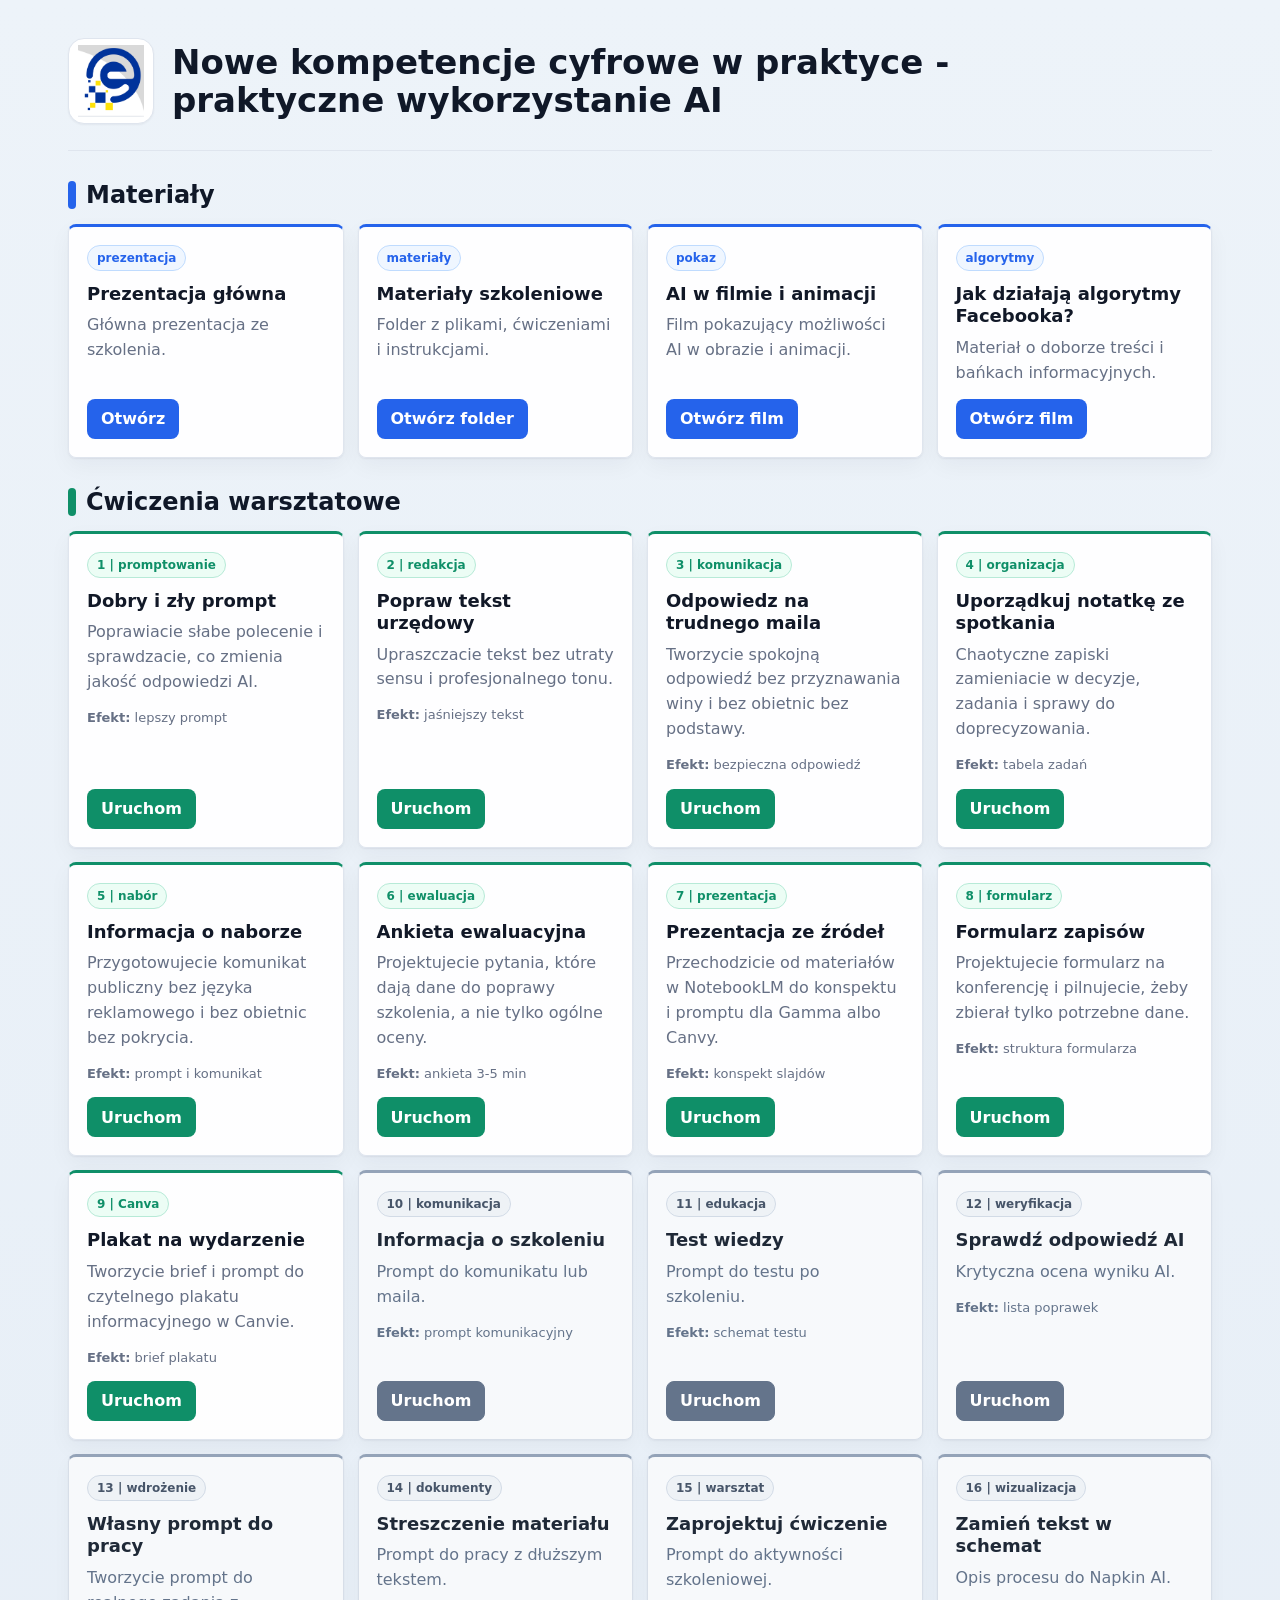
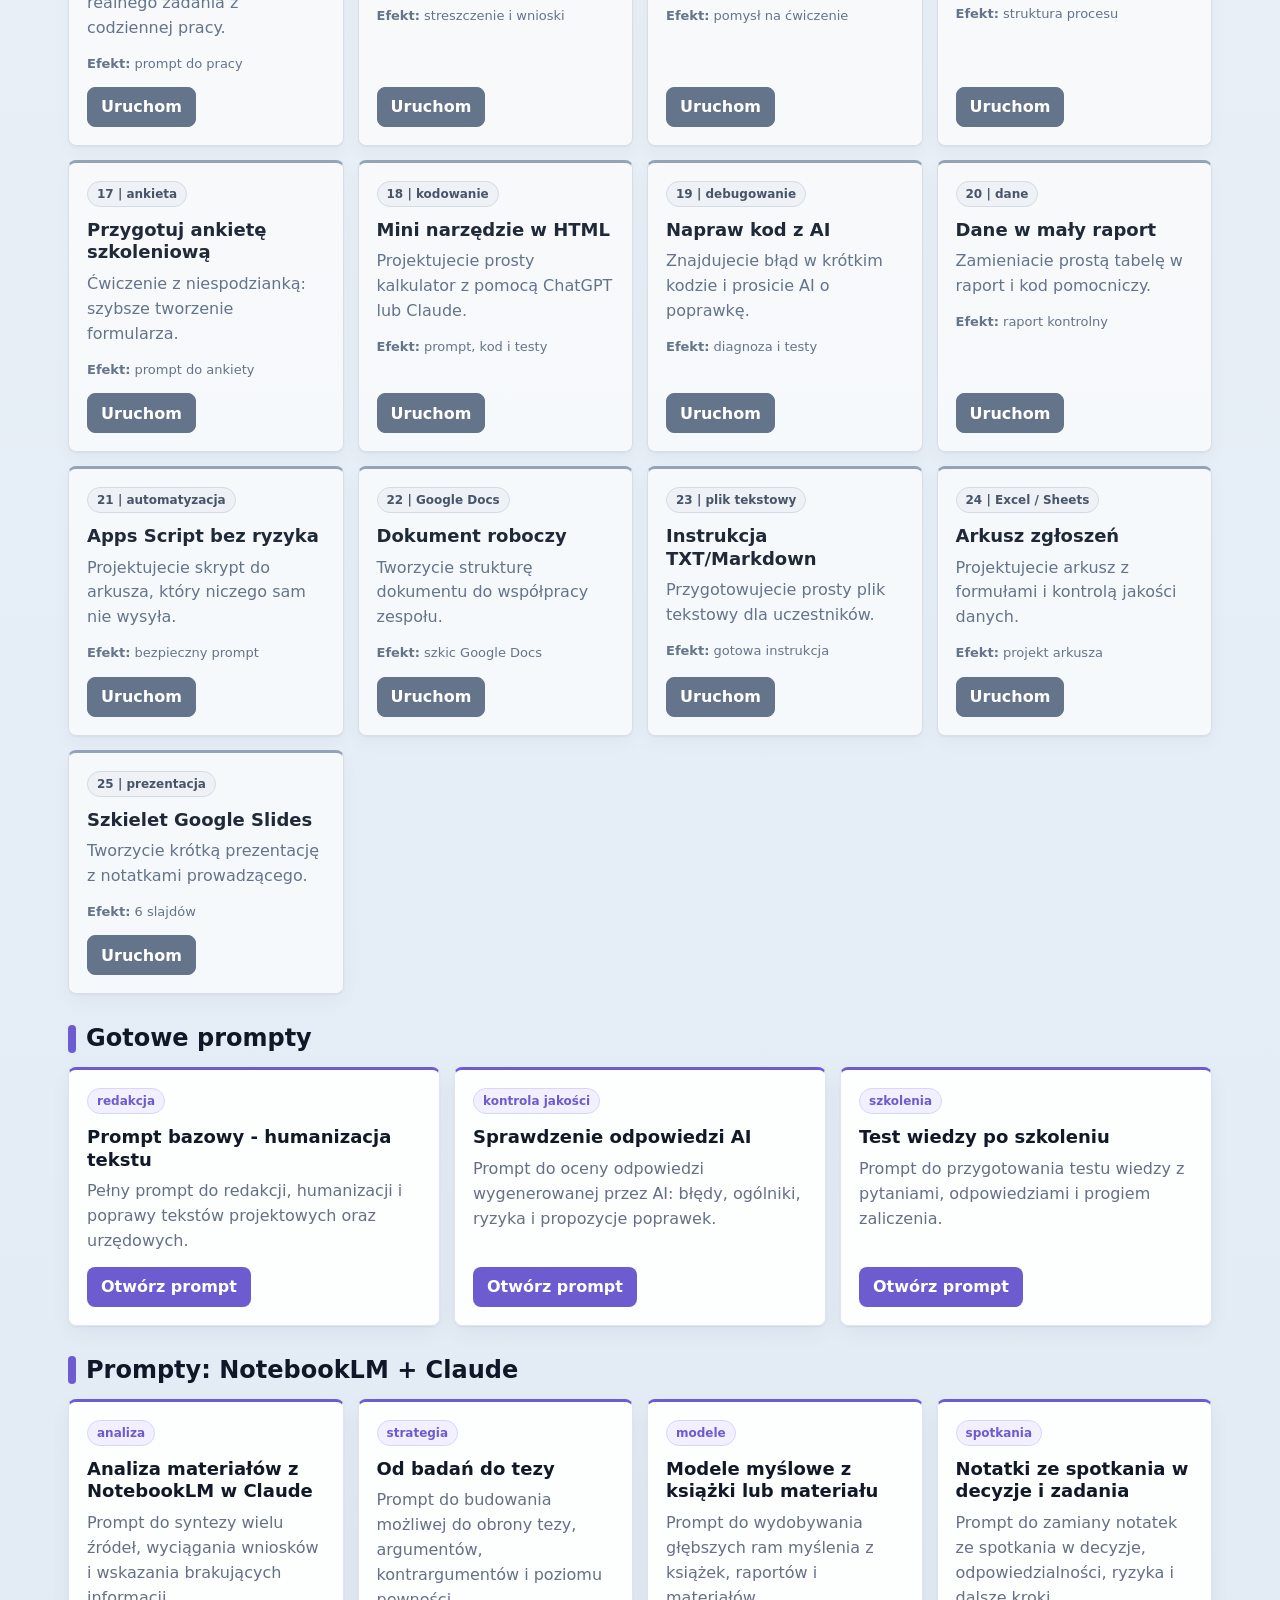
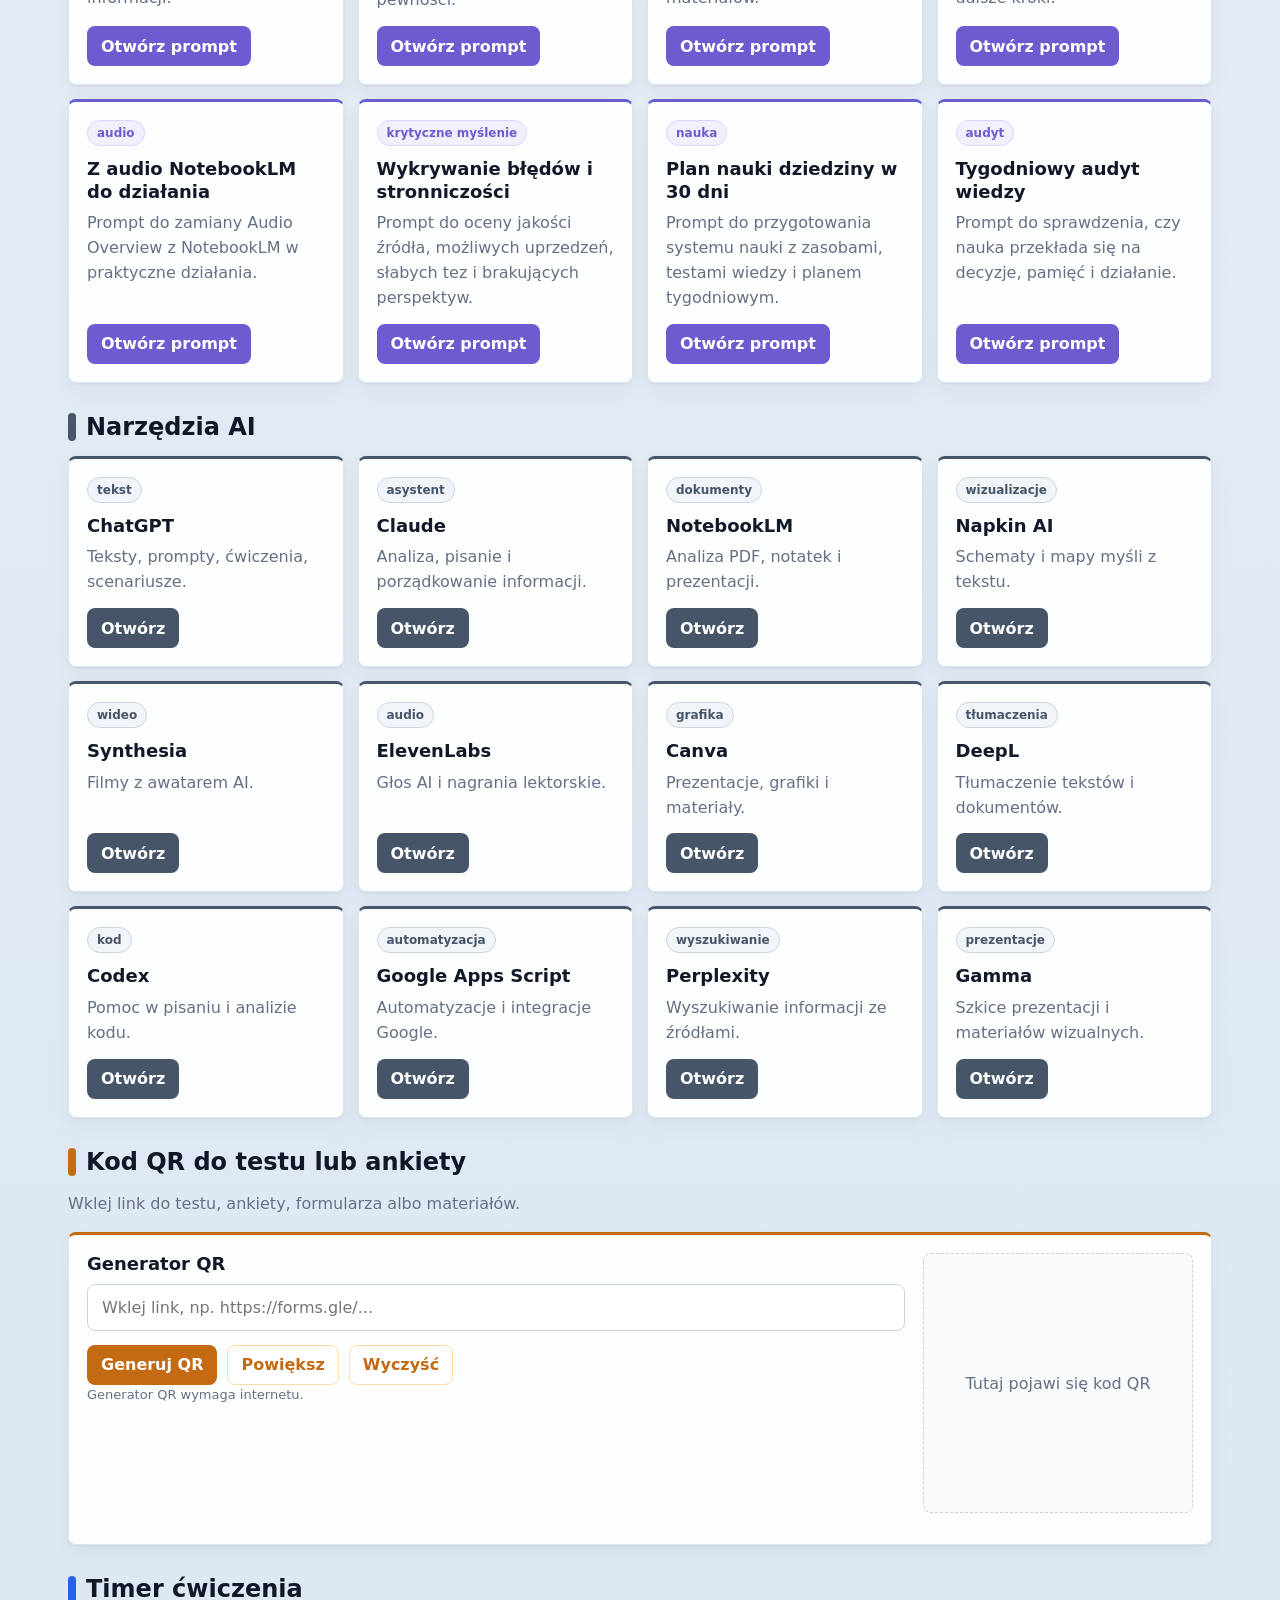
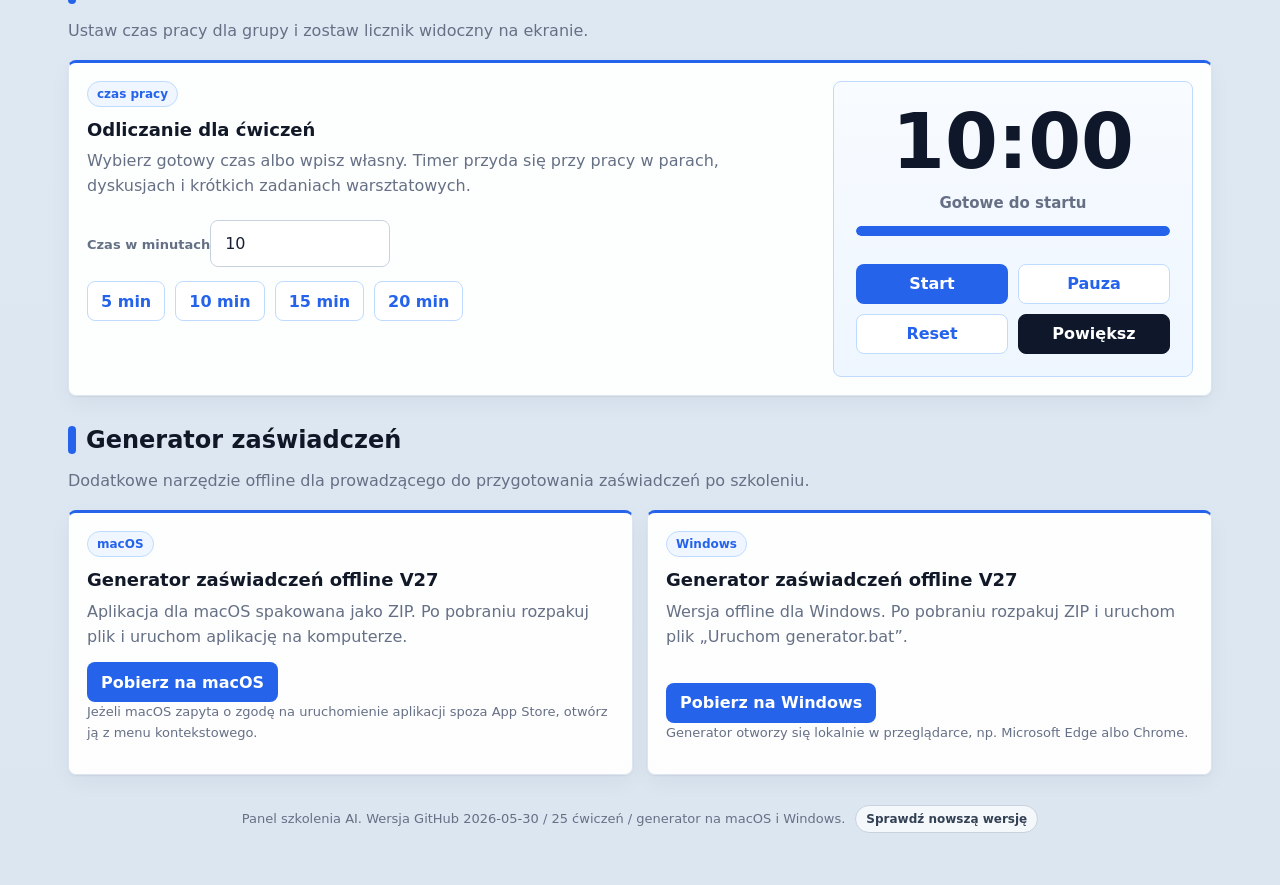
==== commit 97e2094d: "Add files via upload" ====
--- a/index.html
+++ b/index.html
@@ -4,10 +4,10 @@
 <meta charset="utf-8">
 <meta name="viewport" content="width=device-width, initial-scale=1">
 <title>Panel szkolenia AI - stabilny v2</title>
-<link rel="icon" type="image/png" href="assets/project-icon.png?v=20260530-18">
-<link rel="apple-touch-icon" href="assets/project-icon.png?v=20260530-18">
-<link rel="manifest" href="manifest.json?v=20260530-18">
-<link rel="stylesheet" href="assets/app.css?v=20260530-18">
+<link rel="icon" type="image/png" href="assets/project-icon.png?v=20260530-20">
+<link rel="apple-touch-icon" href="assets/project-icon.png?v=20260530-20">
+<link rel="manifest" href="manifest.json?v=20260530-20">
+<link rel="stylesheet" href="assets/app.css?v=20260530-20">
 </head>
 <body>
 <div class="wrap">
@@ -76,7 +76,10 @@
 
 <section class="section"><h2>Timer ćwiczenia</h2><p class="lead">Ustaw czas pracy dla grupy i zostaw licznik widoczny na ekranie.</p><div class="card timer" id="timerCard"><div><span class="tag">czas pracy</span><h3>Odliczanie dla ćwiczeń</h3><p>Wybierz gotowy czas albo wpisz własny. Timer przyda się przy pracy w parach, dyskusjach i krótkich zadaniach warsztatowych.</p><label class="small" for="timerMinutes"><strong>Czas w minutach</strong></label><input id="timerMinutes" class="input timer-input" type="number" min="1" max="180" step="1" value="10"><div class="actions timer-presets"><button class="btn ghost" data-timer-preset="5">5 min</button><button class="btn ghost" data-timer-preset="10">10 min</button><button class="btn ghost" data-timer-preset="15">15 min</button><button class="btn ghost" data-timer-preset="20">20 min</button></div></div><div class="timer-face"><div class="timer-display" id="timerDisplay">10:00</div><div class="timer-status" id="timerStatus">Gotowe do startu</div><div class="timer-progress"><span id="timerProgress"></span></div><div class="actions timer-controls"><button class="btn" data-action="timer-start">Start</button><button class="btn ghost" data-action="timer-pause">Pauza</button><button class="btn ghost" data-action="timer-reset">Reset</button><button class="btn timer-expand" data-action="timer-big">Powiększ</button></div></div></div></section>
 
-<p class="footer"><span class="footer-text">Panel szkolenia AI. Wersja GitHub 2026-05-30 / 25 ćwiczeń / ćwiczenia 5-9 dodane.</span><button class="version-check" type="button" data-action="check-version">Sprawdź nowszą wersję</button><span id="versionStatus" class="version-status" aria-live="polite"></span></p>
+<section class="section"><h2>Generator zaświadczeń</h2><p class="lead">Dodatkowe narzędzie offline dla prowadzącego do przygotowania zaświadczeń po szkoleniu.</p><div class="grid"><article class="card"><span class="tag">macOS</span><h3>Generator zaświadczeń offline V27</h3><p>Aplikacja dla macOS spakowana jako ZIP. Po pobraniu rozpakuj plik i uruchom aplikację na komputerze.</p><a class="btn" href="downloads/GeneratorZaswiadczenOfflineV27.zip" download>Pobierz na macOS</a><p class="small">Jeżeli macOS zapyta o zgodę na uruchomienie aplikacji spoza App Store, otwórz ją z menu kontekstowego.</p></article>
+<article class="card"><span class="tag">Windows</span><h3>Generator zaświadczeń offline V27</h3><p>Wersja offline dla Windows. Po pobraniu rozpakuj ZIP i uruchom plik „Uruchom generator.bat”.</p><a class="btn" href="downloads/GeneratorZaswiadczenOfflineV27-Windows.zip" download>Pobierz na Windows</a><p class="small">Generator otworzy się lokalnie w przeglądarce, np. Microsoft Edge albo Chrome.</p></article></div></section>
+
+<p class="footer"><span class="footer-text">Panel szkolenia AI. Wersja GitHub 2026-05-30 / 25 ćwiczeń / generator na macOS i Windows.</span><button class="version-check" type="button" data-action="check-version">Sprawdź nowszą wersję</button><span id="versionStatus" class="version-status" aria-live="polite"></span></p>
 </div>
 
 <div class="overlay" id="exerciseOverlay"><div class="modal"><div class="top"><div><h2 id="exTitle">Ćwiczenie</h2><p id="exIntro" class="lead"></p></div><button class="btn ghost" data-action="close-exercise">Zamknij</button></div><div class="meta"><div><strong>Czas</strong><br><span id="exTime">10-15 min</span></div><div><strong>Forma</strong><br><span id="exForm">praca w parach lub grupach</span></div><div><strong>Efekt</strong><br><span id="exResult">wynik do omówienia</span></div></div><div class="task"><h3 id="exHeading">Zadanie</h3><div class="taskbox" id="exTask"></div></div><div class="toolbox" id="exTools"></div><div class="trainer-guide" id="trainerGuide"><span class="tag">scenariusz prowadzącego</span><div class="guidebox" id="exGuide"></div></div><div class="card"><span class="tag">instrukcja</span><h3>Jak wykonać zadanie?</h3><div class="steps" id="exSteps"></div></div><div class="actions exercise-actions"><button class="btn" data-toggle="exHint">Podpowiedzi</button><button class="btn ghost" data-toggle="exCheck">Kryteria</button><button class="btn ghost" data-toggle="exSample">Przykład</button><button class="btn ghost" data-toggle="exDiscuss">Rozmowa</button><button class="btn ghost" data-action="random-exercise">Losuj</button><button class="btn print-btn" data-action="print-exercise" title="Wydrukuj wersję dla uczestników">Drukuj</button><button class="btn screen-mode-btn" data-action="screen-exercise">Tryb ekranowy</button></div><div id="exHint" class="hint hidden"></div><div id="exCheck" class="hint hidden"></div><div id="exSample" class="hint hidden"></div><div id="exDiscuss" class="hint hidden"></div><div class="grid two" style="margin-top:18px"><article class="card"><span class="tag">wasza praca</span><h3>Wynik pracy</h3><textarea class="area" id="exWork" placeholder="Wpiszcie tutaj swoją wersję..."></textarea></article><article class="card"><span class="tag">zasada</span><h3>Jak pracujemy z AI?</h3><p>Najpierw doprecyzujcie zadanie, potem wygenerujcie odpowiedź, sprawdźcie wynik, poprawcie polecenie i oceńcie, czy materiał nadaje się do użycia.</p></article></div></div></div>
@@ -86,11 +89,11 @@
 <section class="print-sheet" id="printExercise" aria-hidden="true"></section>
 
 
-<script src="assets/exercises.js?v=20260530-18" defer></script>
-<script src="assets/exercise-variants-advanced.js?v=20260530-18" defer></script>
-<script src="assets/exercise-overrides-03-04.js?v=20260530-18" defer></script>
-<script src="assets/exercise-overrides-05-09.js?v=20260530-18" defer></script>
-<script src="assets/app.js?v=20260530-18" defer></script>
+<script src="assets/exercises.js?v=20260530-20" defer></script>
+<script src="assets/exercise-variants-advanced.js?v=20260530-20" defer></script>
+<script src="assets/exercise-overrides-03-04.js?v=20260530-20" defer></script>
+<script src="assets/exercise-overrides-05-09.js?v=20260530-20" defer></script>
+<script src="assets/app.js?v=20260530-20" defer></script>
 
 </body>
 </html>
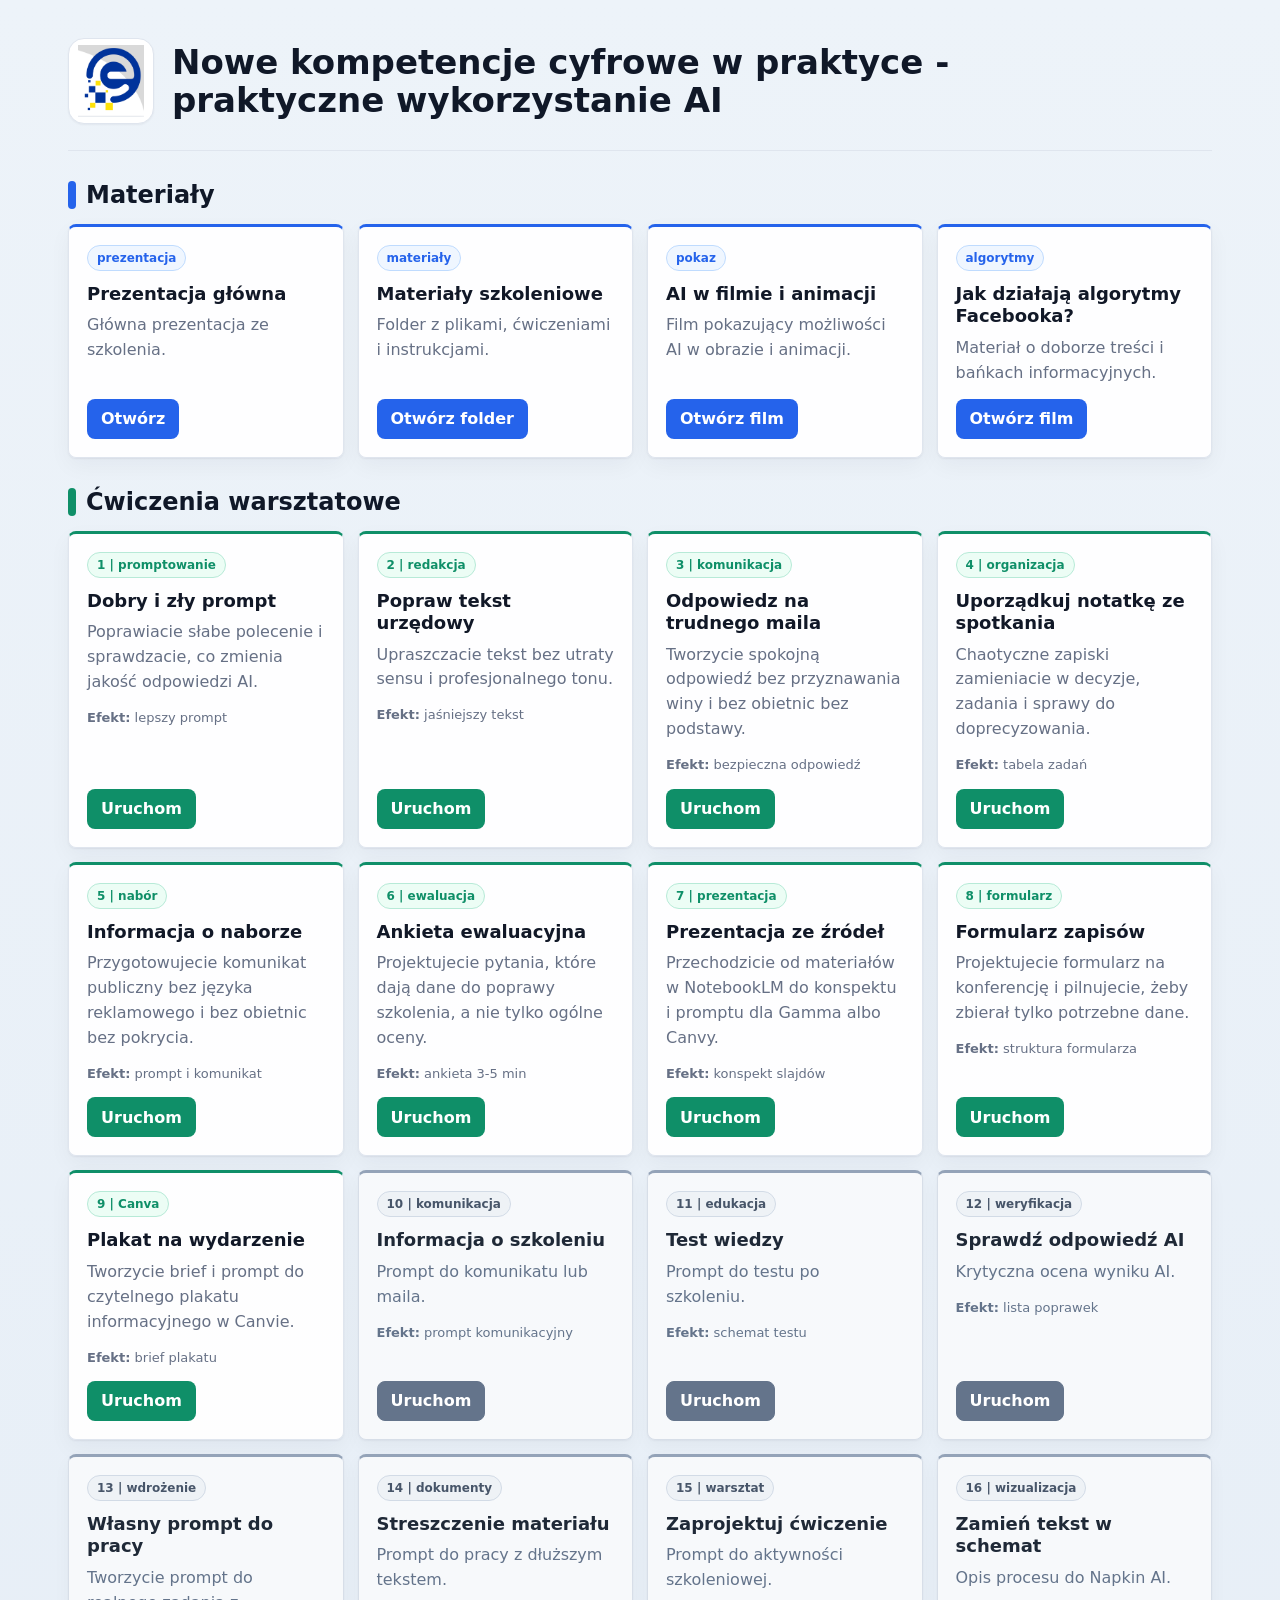
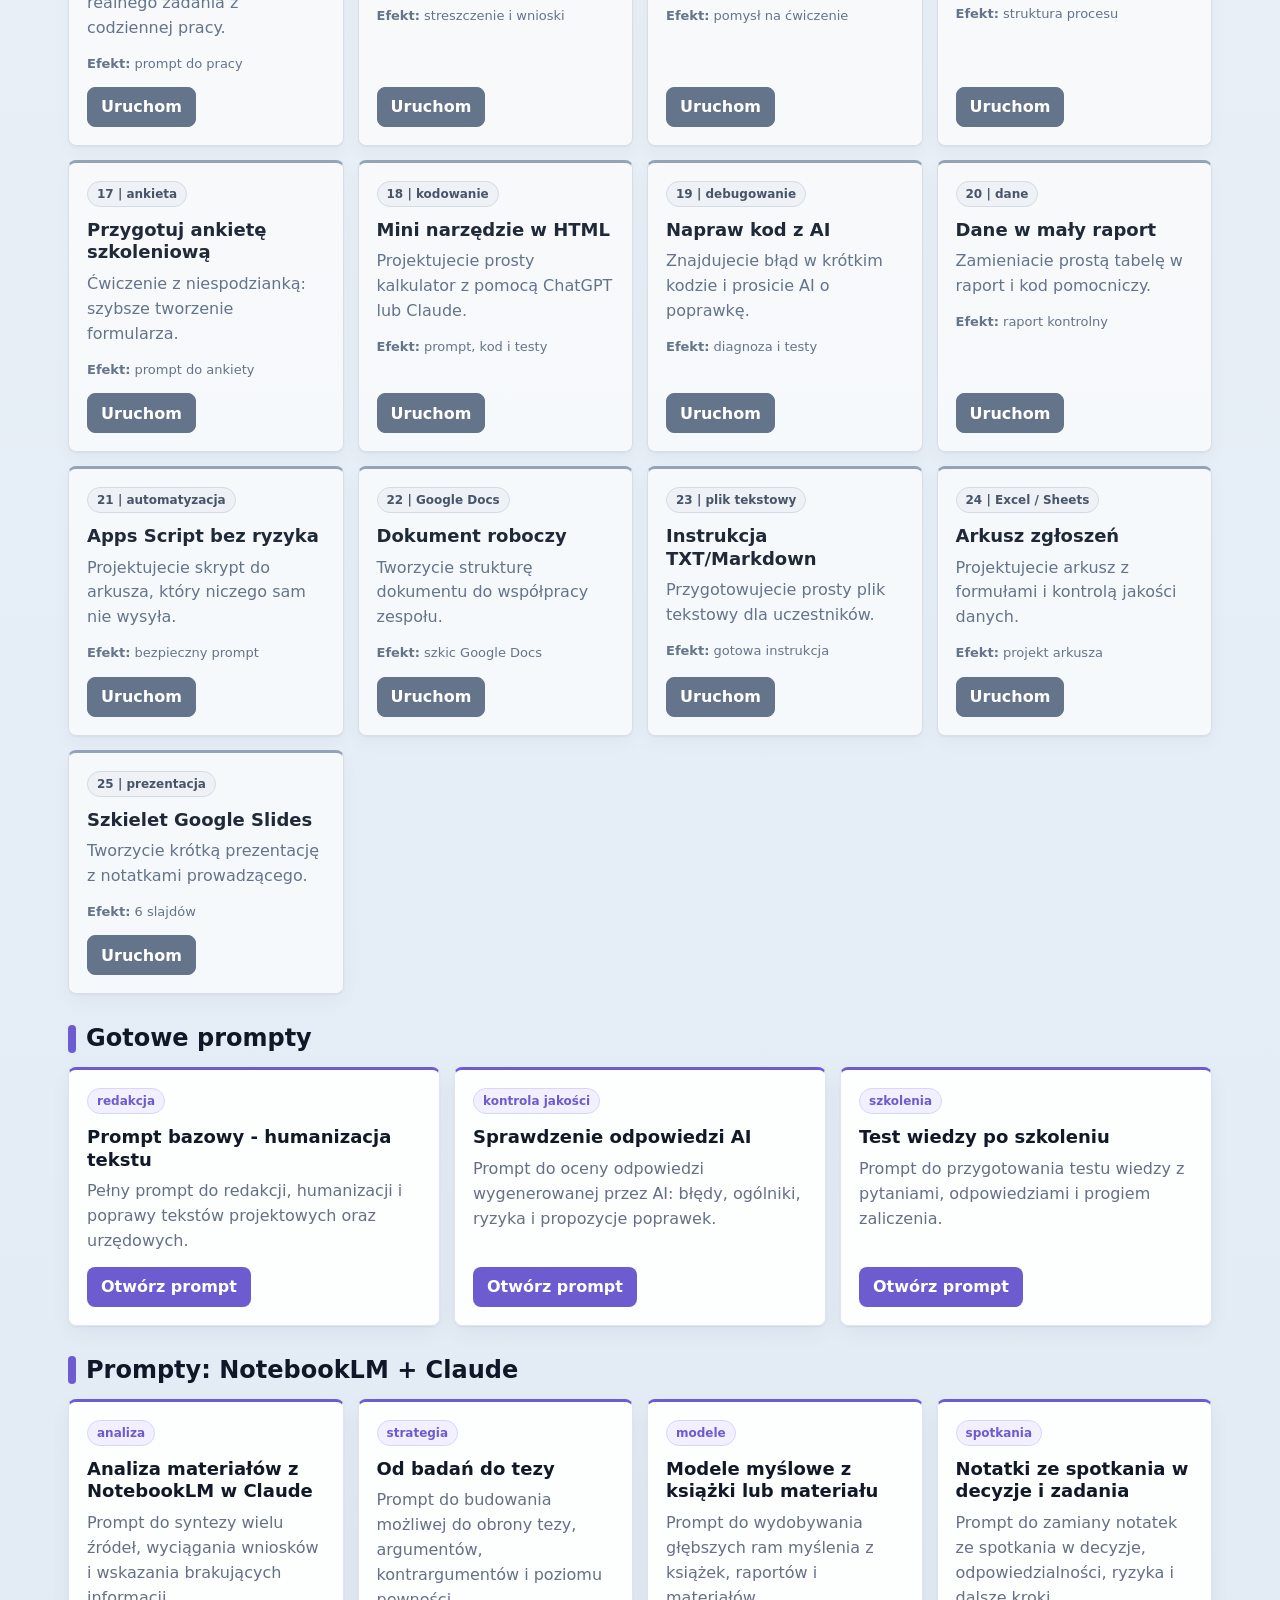
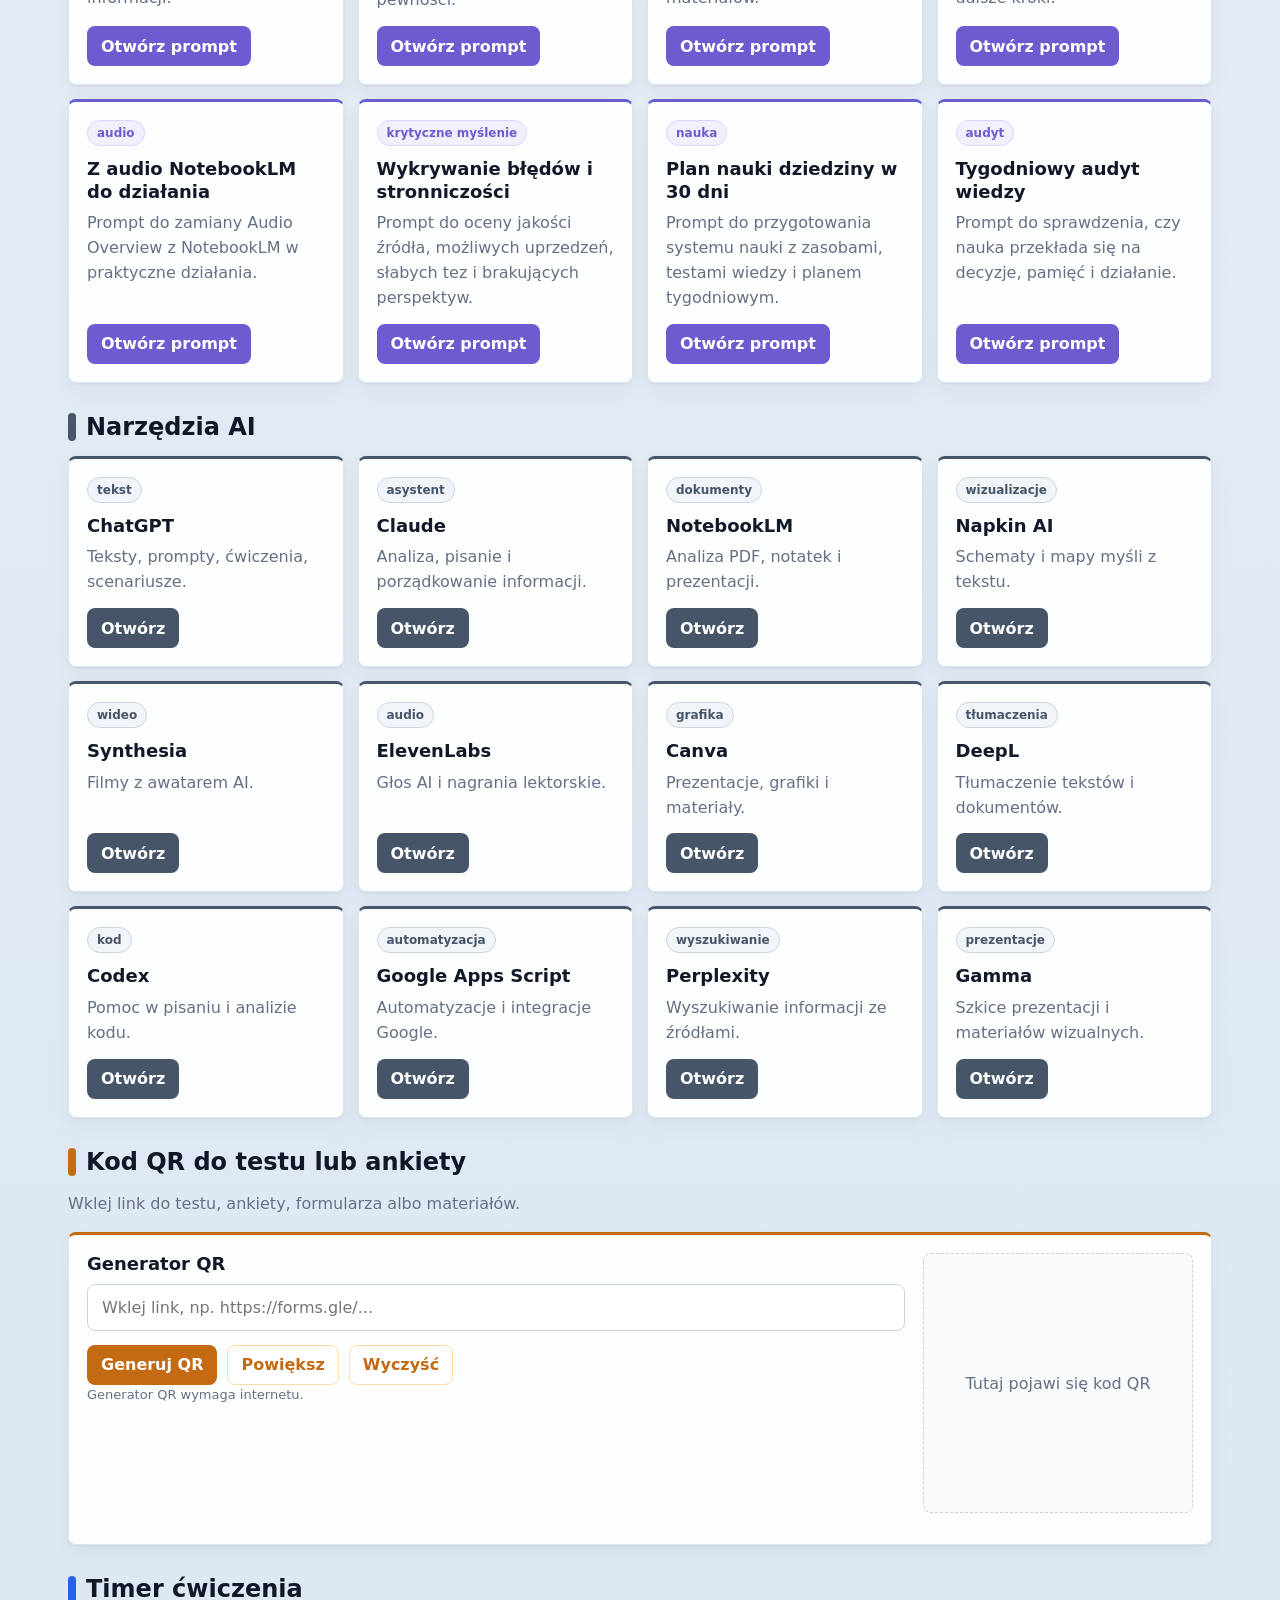
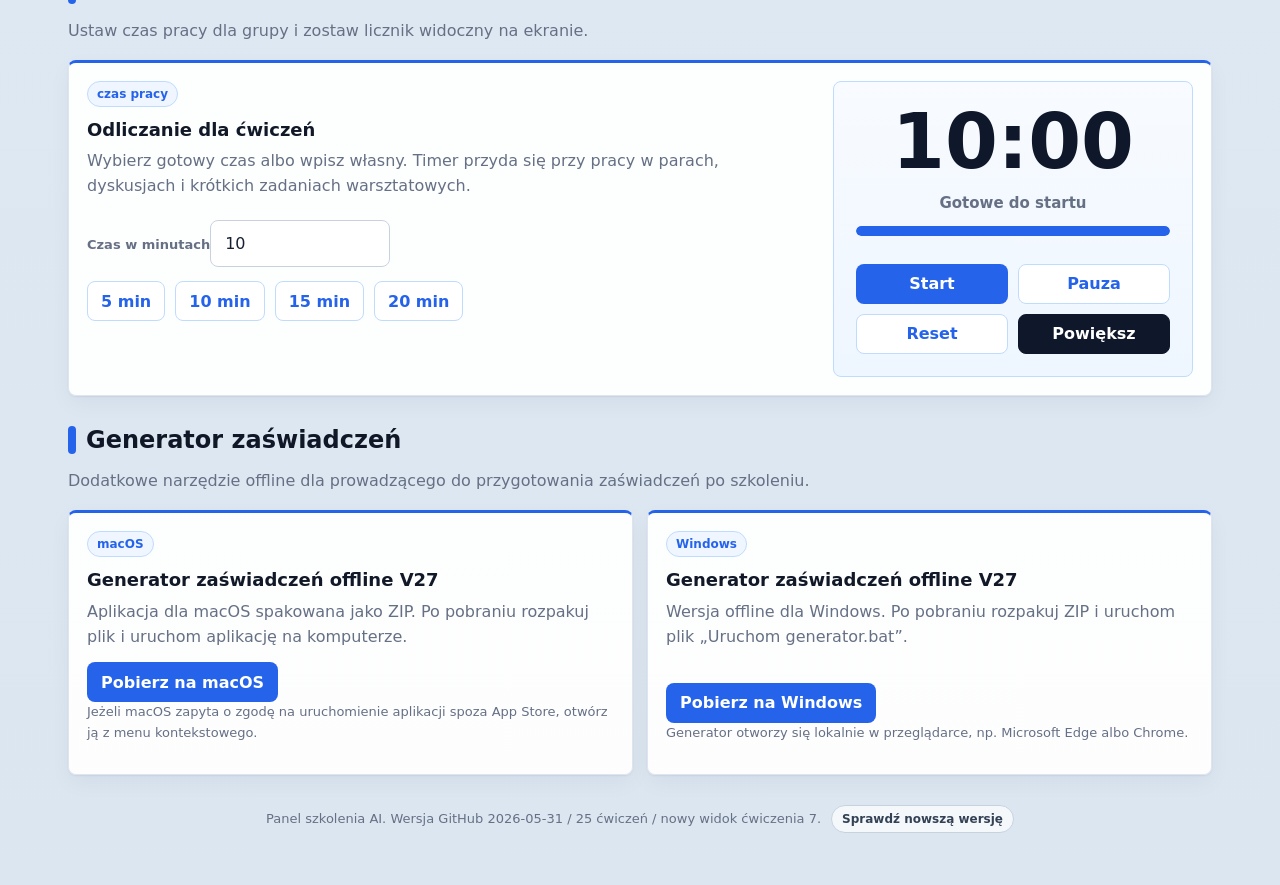
==== commit b67281f5: "Add files via upload" ====
--- a/index.html
+++ b/index.html
@@ -4,10 +4,10 @@
 <meta charset="utf-8">
 <meta name="viewport" content="width=device-width, initial-scale=1">
 <title>Panel szkolenia AI - stabilny v2</title>
-<link rel="icon" type="image/png" href="assets/project-icon.png?v=20260530-20">
-<link rel="apple-touch-icon" href="assets/project-icon.png?v=20260530-20">
-<link rel="manifest" href="manifest.json?v=20260530-20">
-<link rel="stylesheet" href="assets/app.css?v=20260530-20">
+<link rel="icon" type="image/png" href="assets/project-icon.png?v=20260531-01">
+<link rel="apple-touch-icon" href="assets/project-icon.png?v=20260531-01">
+<link rel="manifest" href="manifest.json?v=20260531-01">
+<link rel="stylesheet" href="assets/app.css?v=20260531-01">
 </head>
 <body>
 <div class="wrap">
@@ -79,7 +79,7 @@
 <section class="section"><h2>Generator zaświadczeń</h2><p class="lead">Dodatkowe narzędzie offline dla prowadzącego do przygotowania zaświadczeń po szkoleniu.</p><div class="grid"><article class="card"><span class="tag">macOS</span><h3>Generator zaświadczeń offline V27</h3><p>Aplikacja dla macOS spakowana jako ZIP. Po pobraniu rozpakuj plik i uruchom aplikację na komputerze.</p><a class="btn" href="downloads/GeneratorZaswiadczenOfflineV27.zip" download>Pobierz na macOS</a><p class="small">Jeżeli macOS zapyta o zgodę na uruchomienie aplikacji spoza App Store, otwórz ją z menu kontekstowego.</p></article>
 <article class="card"><span class="tag">Windows</span><h3>Generator zaświadczeń offline V27</h3><p>Wersja offline dla Windows. Po pobraniu rozpakuj ZIP i uruchom plik „Uruchom generator.bat”.</p><a class="btn" href="downloads/GeneratorZaswiadczenOfflineV27-Windows.zip" download>Pobierz na Windows</a><p class="small">Generator otworzy się lokalnie w przeglądarce, np. Microsoft Edge albo Chrome.</p></article></div></section>
 
-<p class="footer"><span class="footer-text">Panel szkolenia AI. Wersja GitHub 2026-05-30 / 25 ćwiczeń / generator na macOS i Windows.</span><button class="version-check" type="button" data-action="check-version">Sprawdź nowszą wersję</button><span id="versionStatus" class="version-status" aria-live="polite"></span></p>
+<p class="footer"><span class="footer-text">Panel szkolenia AI. Wersja GitHub 2026-05-31 / 25 ćwiczeń / nowy widok ćwiczenia 7.</span><button class="version-check" type="button" data-action="check-version">Sprawdź nowszą wersję</button><span id="versionStatus" class="version-status" aria-live="polite"></span></p>
 </div>
 
 <div class="overlay" id="exerciseOverlay"><div class="modal"><div class="top"><div><h2 id="exTitle">Ćwiczenie</h2><p id="exIntro" class="lead"></p></div><button class="btn ghost" data-action="close-exercise">Zamknij</button></div><div class="meta"><div><strong>Czas</strong><br><span id="exTime">10-15 min</span></div><div><strong>Forma</strong><br><span id="exForm">praca w parach lub grupach</span></div><div><strong>Efekt</strong><br><span id="exResult">wynik do omówienia</span></div></div><div class="task"><h3 id="exHeading">Zadanie</h3><div class="taskbox" id="exTask"></div></div><div class="toolbox" id="exTools"></div><div class="trainer-guide" id="trainerGuide"><span class="tag">scenariusz prowadzącego</span><div class="guidebox" id="exGuide"></div></div><div class="card"><span class="tag">instrukcja</span><h3>Jak wykonać zadanie?</h3><div class="steps" id="exSteps"></div></div><div class="actions exercise-actions"><button class="btn" data-toggle="exHint">Podpowiedzi</button><button class="btn ghost" data-toggle="exCheck">Kryteria</button><button class="btn ghost" data-toggle="exSample">Przykład</button><button class="btn ghost" data-toggle="exDiscuss">Rozmowa</button><button class="btn ghost" data-action="random-exercise">Losuj</button><button class="btn print-btn" data-action="print-exercise" title="Wydrukuj wersję dla uczestników">Drukuj</button><button class="btn screen-mode-btn" data-action="screen-exercise">Tryb ekranowy</button></div><div id="exHint" class="hint hidden"></div><div id="exCheck" class="hint hidden"></div><div id="exSample" class="hint hidden"></div><div id="exDiscuss" class="hint hidden"></div><div class="grid two" style="margin-top:18px"><article class="card"><span class="tag">wasza praca</span><h3>Wynik pracy</h3><textarea class="area" id="exWork" placeholder="Wpiszcie tutaj swoją wersję..."></textarea></article><article class="card"><span class="tag">zasada</span><h3>Jak pracujemy z AI?</h3><p>Najpierw doprecyzujcie zadanie, potem wygenerujcie odpowiedź, sprawdźcie wynik, poprawcie polecenie i oceńcie, czy materiał nadaje się do użycia.</p></article></div></div></div>
@@ -89,11 +89,12 @@
 <section class="print-sheet" id="printExercise" aria-hidden="true"></section>
 
 
-<script src="assets/exercises.js?v=20260530-20" defer></script>
-<script src="assets/exercise-variants-advanced.js?v=20260530-20" defer></script>
-<script src="assets/exercise-overrides-03-04.js?v=20260530-20" defer></script>
-<script src="assets/exercise-overrides-05-09.js?v=20260530-20" defer></script>
-<script src="assets/app.js?v=20260530-20" defer></script>
+<script src="assets/exercises.js?v=20260531-01" defer></script>
+<script src="assets/exercise-variants-advanced.js?v=20260531-01" defer></script>
+<script src="assets/exercise-overrides-03-04.js?v=20260531-01" defer></script>
+<script src="assets/exercise-overrides-05-09.js?v=20260531-01" defer></script>
+<script src="assets/exercise-modern-07.js?v=20260531-01" defer></script>
+<script src="assets/app.js?v=20260531-01" defer></script>
 
 </body>
 </html>
--- a/assets/app.css
+++ b/assets/app.css
@@ -766,6 +766,215 @@
   white-space: normal;
 }
 
+.modal-modern {
+  max-width: 1220px;
+  background: linear-gradient(180deg, #ffffff 0%, #f8fbff 100%);
+}
+
+.modal-modern > .task,
+.modal-modern > .toolbox,
+.modal-modern > .trainer-guide,
+.modal-modern > .card,
+.modal-modern > .exercise-actions,
+.modal-modern > .hint,
+.modal-modern > .grid.two {
+  display: none !important;
+}
+
+.modern-exercise {
+  display: grid;
+  gap: 16px;
+  margin-top: 18px;
+}
+
+.modern-hero {
+  display: grid;
+  grid-template-columns: minmax(0, 1fr) auto;
+  gap: 18px;
+  align-items: center;
+  padding: 18px;
+  background:
+    radial-gradient(circle at 8% 0%, rgba(37, 99, 235, .12) 0%, rgba(255, 255, 255, 0) 38%),
+    linear-gradient(135deg, #f8fbff 0%, #ffffff 62%, #f8fafc 100%);
+  border: 1px solid var(--line);
+  border-radius: 10px;
+}
+
+.modern-hero h3 {
+  margin: 0 0 8px;
+  color: #0f172a;
+  font-size: 25px;
+  line-height: 1.18;
+}
+
+.modern-hero p {
+  max-width: 820px;
+  margin: 0;
+  color: #475569;
+  line-height: 1.55;
+}
+
+.modern-print-actions {
+  display: grid;
+  grid-template-columns: 1fr;
+  gap: 8px;
+  min-width: 220px;
+}
+
+.modern-print-actions .btn {
+  width: 100%;
+  min-height: 38px;
+}
+
+.modern-tabs {
+  display: flex;
+  flex-wrap: wrap;
+  gap: 8px;
+  padding: 6px;
+  background: #eef4fb;
+  border: 1px solid #d7e1ee;
+  border-radius: 10px;
+}
+
+.modern-tab {
+  flex: 1 1 170px;
+  min-height: 40px;
+  padding: 9px 12px;
+  border: 1px solid transparent;
+  border-radius: 8px;
+  background: transparent;
+  color: #475569;
+  cursor: pointer;
+  font: inherit;
+  font-weight: 850;
+  transition: background .18s ease, color .18s ease, border-color .18s ease, transform .18s ease;
+}
+
+.modern-tab:hover {
+  transform: translateY(-1px);
+  color: #0f172a;
+  background: rgba(255, 255, 255, .74);
+}
+
+.modern-tab.active {
+  background: #ffffff;
+  border-color: #cbd5e1;
+  color: #0f172a;
+  box-shadow: 0 1px 2px rgba(15, 23, 42, .05);
+}
+
+.modern-view {
+  display: none;
+}
+
+.modern-view.active {
+  display: block;
+}
+
+.modern-card-grid {
+  display: grid;
+  grid-template-columns: repeat(2, minmax(0, 1fr));
+  gap: 13px;
+}
+
+.modern-card {
+  --modern-accent: #2563eb;
+  --modern-tint: #eff6ff;
+  position: relative;
+  overflow: hidden;
+  min-height: 100%;
+  padding: 17px;
+  background:
+    linear-gradient(135deg, var(--modern-tint) 0%, rgba(255, 255, 255, .96) 34%, #ffffff 100%);
+  border: 1px solid #dce5ef;
+  border-left: 4px solid var(--modern-accent);
+  border-radius: 8px;
+  box-shadow: 0 1px 2px rgba(15, 23, 42, .045);
+  transition: transform .18s ease, box-shadow .18s ease, border-color .18s ease;
+}
+
+.modern-card::after {
+  content: "";
+  position: absolute;
+  inset: 0;
+  pointer-events: none;
+  background:
+    radial-gradient(circle at 92% 8%, color-mix(in srgb, var(--modern-accent) 16%, transparent) 0%, rgba(255, 255, 255, 0) 42%),
+    linear-gradient(135deg, rgba(255, 255, 255, 0) 30%, color-mix(in srgb, var(--modern-accent) 8%, transparent) 100%);
+  opacity: 0;
+  transition: opacity .18s ease;
+}
+
+.modern-card:hover {
+  transform: translateY(-2px);
+  border-color: color-mix(in srgb, var(--modern-accent) 35%, #dce5ef);
+  box-shadow: 0 5px 18px rgba(15, 23, 42, .08);
+}
+
+.modern-card:hover::after {
+  opacity: 1;
+}
+
+.modern-card > * {
+  position: relative;
+  z-index: 1;
+}
+
+.modern-card-wide {
+  grid-column: 1 / -1;
+}
+
+.modern-card h3 {
+  margin: 0 0 10px;
+  color: #0f172a;
+  font-size: 19px;
+  line-height: 1.24;
+}
+
+.modern-card .tag {
+  margin-bottom: 10px;
+}
+
+.modern-card-body .rich-content {
+  gap: 8px;
+}
+
+.modern-card-body .rich-content > p,
+.modern-card-body .rich-content > ul,
+.modern-card-body .rich-content > ol {
+  margin-top: 0;
+}
+
+.modern-card-body .rich-section {
+  padding: 11px 12px;
+  background: rgba(255, 255, 255, .78);
+  border-left-width: 3px;
+}
+
+.modern-card-body p {
+  margin: 0 0 8px;
+  color: #334155;
+  line-height: 1.56;
+}
+
+.modern-card-body ul,
+.modern-card-body ol {
+  margin: 0;
+  padding-left: 21px;
+}
+
+.modern-card-body li {
+  margin-bottom: 5px;
+  color: #334155;
+}
+
+.modern-card-blue { --modern-accent: #2563eb; --modern-tint: #eff6ff; }
+.modern-card-green { --modern-accent: #0f766e; --modern-tint: #ecfdf5; }
+.modern-card-amber { --modern-accent: #b45309; --modern-tint: #fff7ed; }
+.modern-card-red { --modern-accent: #b91c1c; --modern-tint: #fff1f2; }
+.modern-card-teal { --modern-accent: #0e7490; --modern-tint: #ecfeff; }
+.modern-card-violet { --modern-accent: #6d5bd0; --modern-tint: #f3f0ff; }
+.modern-card-neutral { --modern-accent: #64748b; --modern-tint: #f8fafc; }
 
 .toolbox {
   margin: 18px 0;
@@ -1158,6 +1367,19 @@
 
   .top .btn { margin-top: 12px; }
 
+  .modern-hero,
+  .modern-card-grid {
+    grid-template-columns: 1fr;
+  }
+
+  .modern-print-actions {
+    min-width: 0;
+  }
+
+  .modern-card-wide {
+    grid-column: auto;
+  }
+
   .actions { display: grid; }
 
   .exercise-actions {
@@ -1272,24 +1494,29 @@
     text-decoration: none;
   }
 
-  .print-task {
+  .print-task,
+  .print-body {
     padding: 8pt;
     border: 1pt solid #cbd5e1;
     border-radius: 4pt;
     white-space: normal;
   }
 
-  .print-task .text-label {
+  .print-task .text-label,
+  .print-body .text-label {
     color: #0f172a;
     font-weight: 700;
   }
 
-  .print-task .rich-content {
+  .print-task .rich-content,
+  .print-body .rich-content {
     display: block;
   }
 
   .print-task .rich-content > .rich-section,
-  .print-task .rich-section {
+  .print-task .rich-section,
+  .print-body .rich-content > .rich-section,
+  .print-body .rich-section {
     break-inside: avoid;
     page-break-inside: avoid;
     margin-bottom: 7pt;
@@ -1301,34 +1528,41 @@
     box-shadow: none;
   }
 
-  .print-task .rich-section h4 {
+  .print-task .rich-section h4,
+  .print-body .rich-section h4 {
     margin: 0 0 4pt;
     color: #0f172a;
     font-size: 11.5pt;
     line-height: 1.2;
   }
 
-  .print-task .rich-section p {
+  .print-task .rich-section p,
+  .print-body .rich-section p {
     margin: 0 0 4pt;
   }
 
   .print-task .rich-section ul,
-  .print-task .rich-section ol {
+  .print-task .rich-section ol,
+  .print-body .rich-section ul,
+  .print-body .rich-section ol {
     margin: 0 0 4pt;
     padding-left: 15pt;
   }
 
-  .print-task .rich-section li {
+  .print-task .rich-section li,
+  .print-body .rich-section li {
     margin-bottom: 2pt;
   }
 
-  .print-task .rich-quote {
+  .print-task .rich-quote,
+  .print-body .rich-quote {
     padding: 6pt;
     border: 1pt solid #cbd5e1;
     border-radius: 4pt;
   }
 
-  .print-task .rich-table-wrap {
+  .print-task .rich-table-wrap,
+  .print-body .rich-table-wrap {
     overflow: visible;
     margin: 4pt 0;
     border: 1pt solid #cbd5e1;
@@ -1337,14 +1571,17 @@
     page-break-inside: avoid;
   }
 
-  .print-task .rich-table {
+  .print-task .rich-table,
+  .print-body .rich-table {
     min-width: 0;
     font-size: 9.5pt;
     line-height: 1.25;
   }
 
   .print-task .rich-table th,
-  .print-task .rich-table td {
+  .print-task .rich-table td,
+  .print-body .rich-table th,
+  .print-body .rich-table td {
     padding: 4pt 5pt;
   }
 
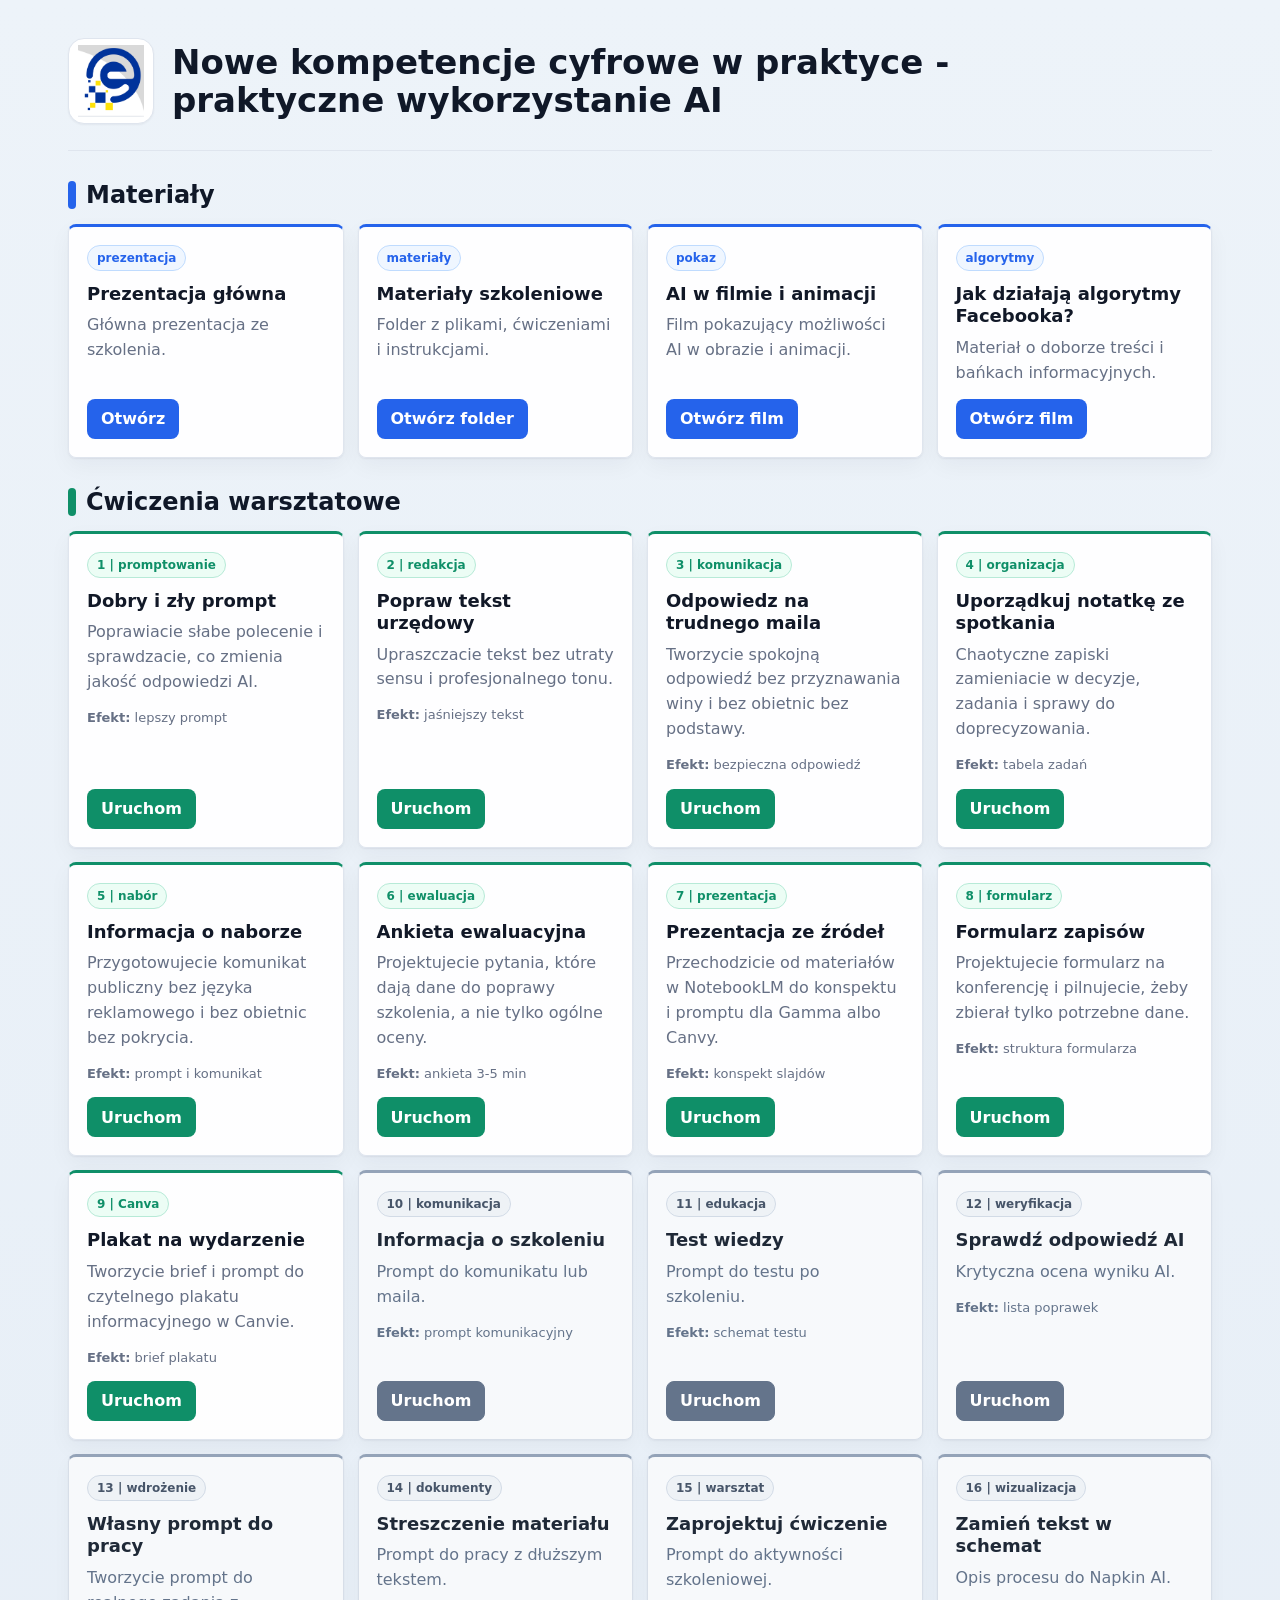
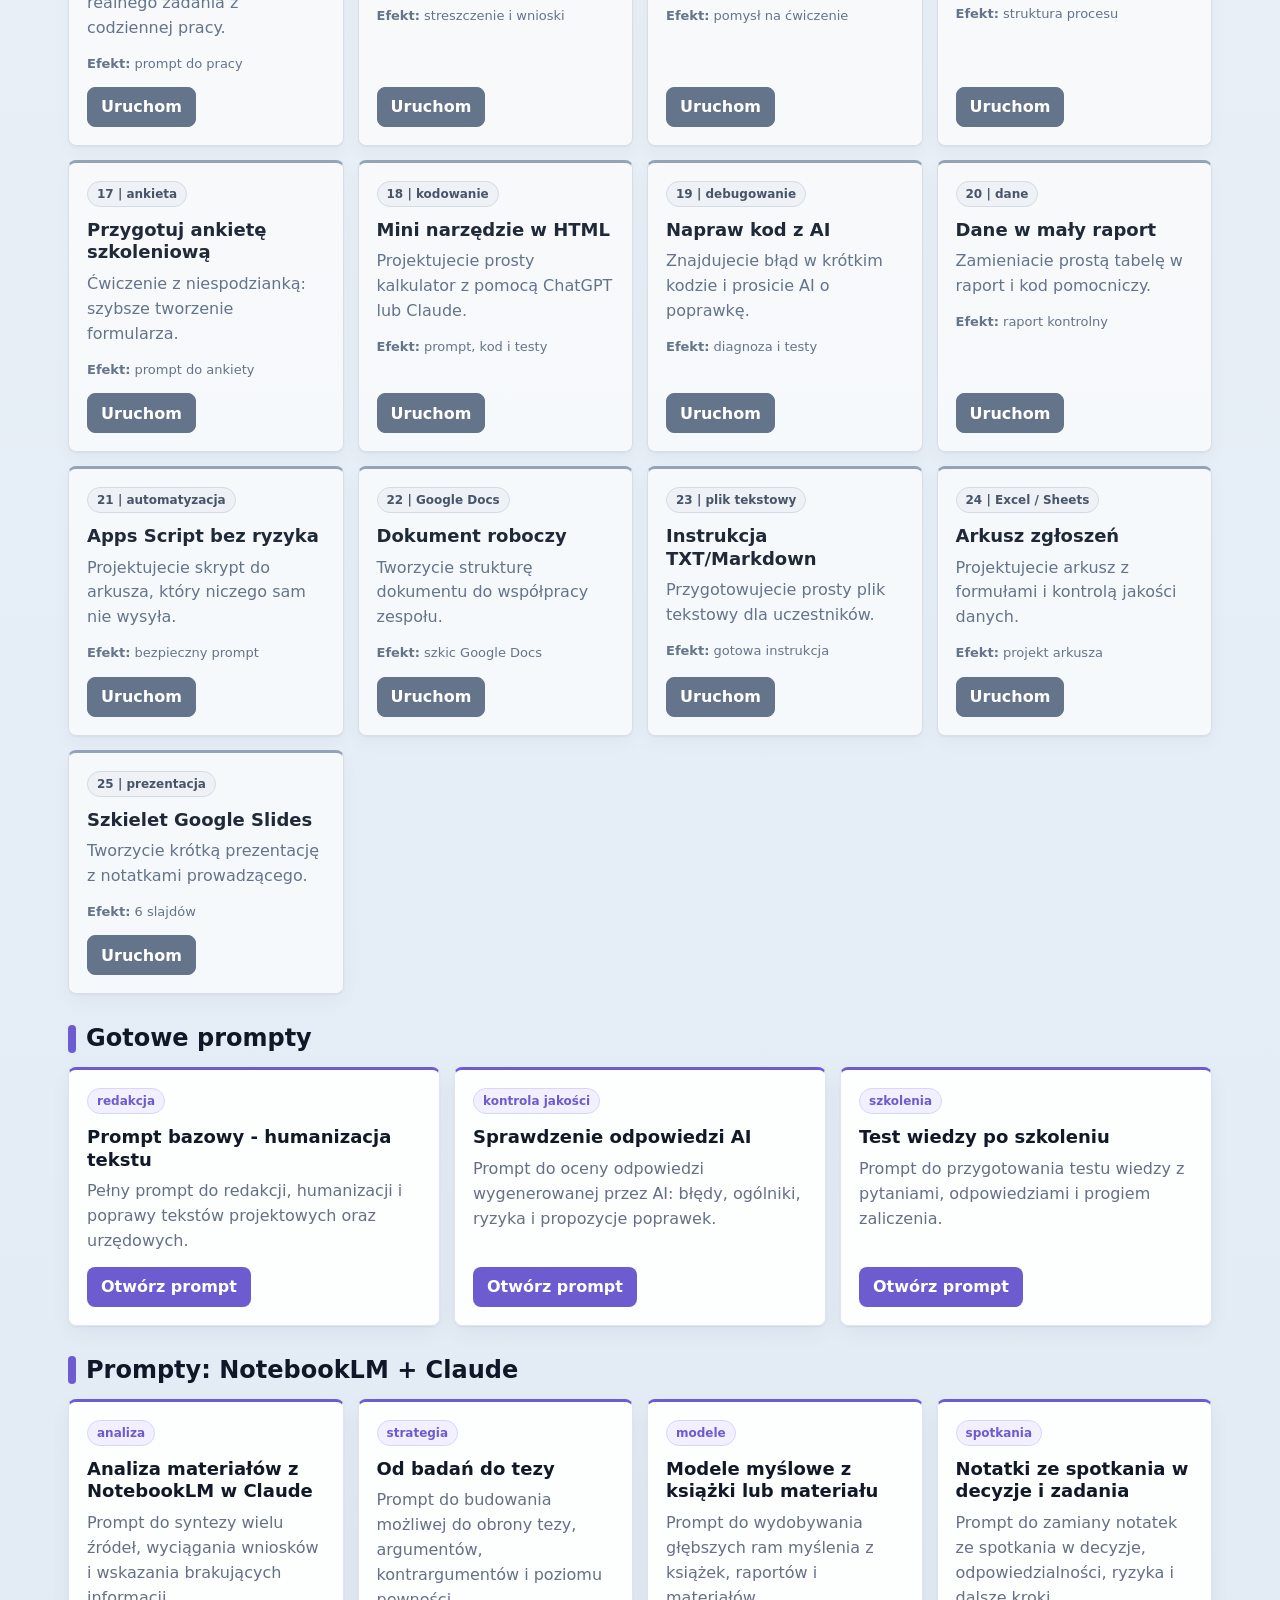
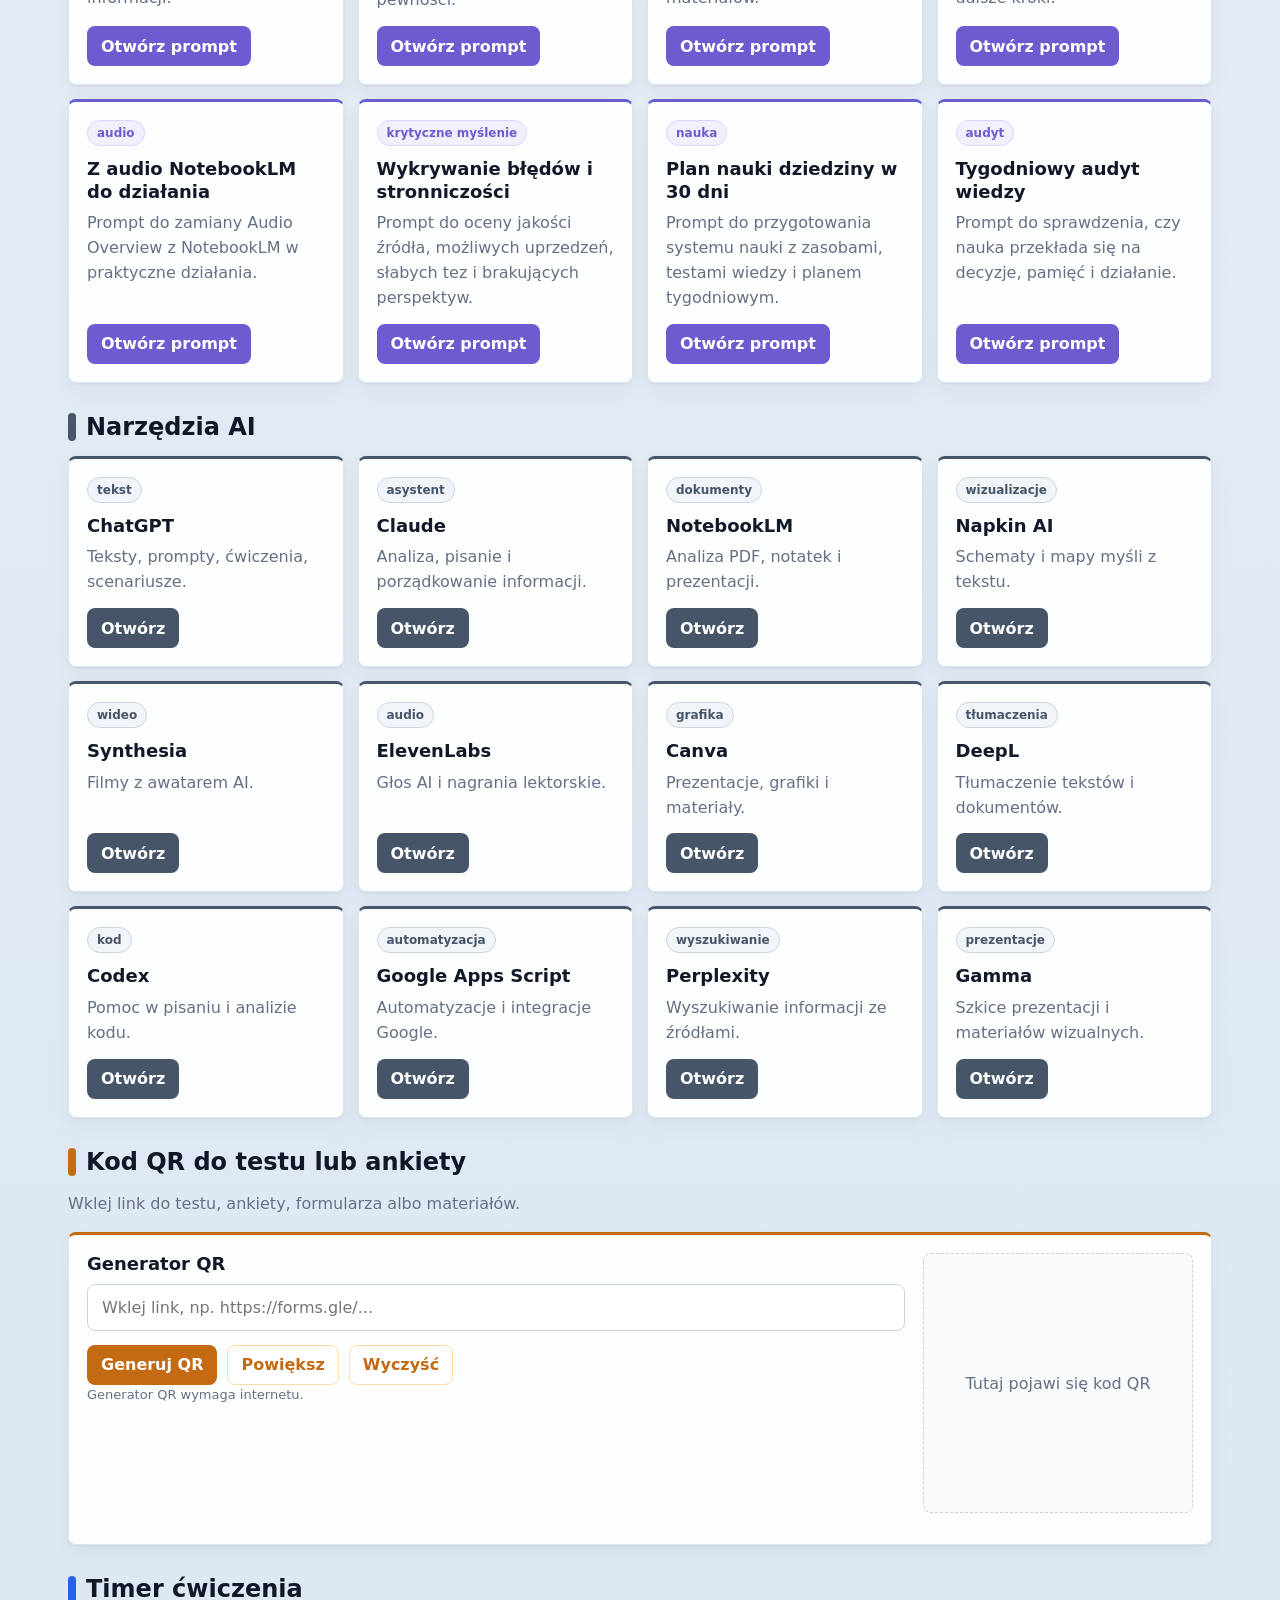
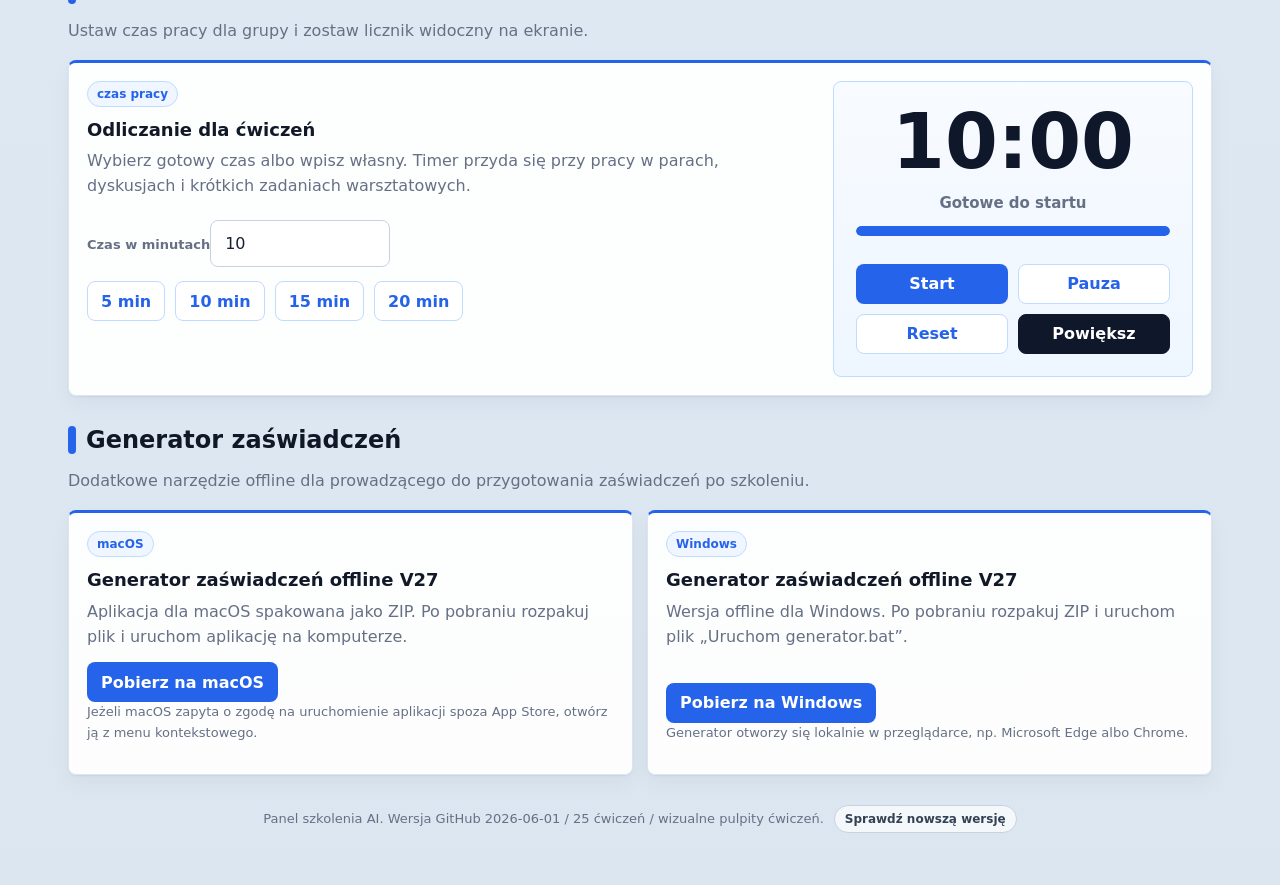
==== commit dcf5a90b: "Add files via upload" ====
--- a/index.html
+++ b/index.html
@@ -4,10 +4,10 @@
 <meta charset="utf-8">
 <meta name="viewport" content="width=device-width, initial-scale=1">
 <title>Panel szkolenia AI - stabilny v2</title>
-<link rel="icon" type="image/png" href="assets/project-icon.png?v=20260531-01">
-<link rel="apple-touch-icon" href="assets/project-icon.png?v=20260531-01">
-<link rel="manifest" href="manifest.json?v=20260531-01">
-<link rel="stylesheet" href="assets/app.css?v=20260531-01">
+<link rel="icon" type="image/png" href="assets/project-icon.png?v=20260601-02">
+<link rel="apple-touch-icon" href="assets/project-icon.png?v=20260601-02">
+<link rel="manifest" href="manifest.json?v=20260601-02">
+<link rel="stylesheet" href="assets/app.css?v=20260601-02">
 </head>
 <body>
 <div class="wrap">
@@ -79,7 +79,7 @@
 <section class="section"><h2>Generator zaświadczeń</h2><p class="lead">Dodatkowe narzędzie offline dla prowadzącego do przygotowania zaświadczeń po szkoleniu.</p><div class="grid"><article class="card"><span class="tag">macOS</span><h3>Generator zaświadczeń offline V27</h3><p>Aplikacja dla macOS spakowana jako ZIP. Po pobraniu rozpakuj plik i uruchom aplikację na komputerze.</p><a class="btn" href="downloads/GeneratorZaswiadczenOfflineV27.zip" download>Pobierz na macOS</a><p class="small">Jeżeli macOS zapyta o zgodę na uruchomienie aplikacji spoza App Store, otwórz ją z menu kontekstowego.</p></article>
 <article class="card"><span class="tag">Windows</span><h3>Generator zaświadczeń offline V27</h3><p>Wersja offline dla Windows. Po pobraniu rozpakuj ZIP i uruchom plik „Uruchom generator.bat”.</p><a class="btn" href="downloads/GeneratorZaswiadczenOfflineV27-Windows.zip" download>Pobierz na Windows</a><p class="small">Generator otworzy się lokalnie w przeglądarce, np. Microsoft Edge albo Chrome.</p></article></div></section>
 
-<p class="footer"><span class="footer-text">Panel szkolenia AI. Wersja GitHub 2026-05-31 / 25 ćwiczeń / nowy widok ćwiczenia 7.</span><button class="version-check" type="button" data-action="check-version">Sprawdź nowszą wersję</button><span id="versionStatus" class="version-status" aria-live="polite"></span></p>
+<p class="footer"><span class="footer-text">Panel szkolenia AI. Wersja GitHub 2026-06-01 / 25 ćwiczeń / wizualne pulpity ćwiczeń.</span><button class="version-check" type="button" data-action="check-version">Sprawdź nowszą wersję</button><span id="versionStatus" class="version-status" aria-live="polite"></span></p>
 </div>
 
 <div class="overlay" id="exerciseOverlay"><div class="modal"><div class="top"><div><h2 id="exTitle">Ćwiczenie</h2><p id="exIntro" class="lead"></p></div><button class="btn ghost" data-action="close-exercise">Zamknij</button></div><div class="meta"><div><strong>Czas</strong><br><span id="exTime">10-15 min</span></div><div><strong>Forma</strong><br><span id="exForm">praca w parach lub grupach</span></div><div><strong>Efekt</strong><br><span id="exResult">wynik do omówienia</span></div></div><div class="task"><h3 id="exHeading">Zadanie</h3><div class="taskbox" id="exTask"></div></div><div class="toolbox" id="exTools"></div><div class="trainer-guide" id="trainerGuide"><span class="tag">scenariusz prowadzącego</span><div class="guidebox" id="exGuide"></div></div><div class="card"><span class="tag">instrukcja</span><h3>Jak wykonać zadanie?</h3><div class="steps" id="exSteps"></div></div><div class="actions exercise-actions"><button class="btn" data-toggle="exHint">Podpowiedzi</button><button class="btn ghost" data-toggle="exCheck">Kryteria</button><button class="btn ghost" data-toggle="exSample">Przykład</button><button class="btn ghost" data-toggle="exDiscuss">Rozmowa</button><button class="btn ghost" data-action="random-exercise">Losuj</button><button class="btn print-btn" data-action="print-exercise" title="Wydrukuj wersję dla uczestników">Drukuj</button><button class="btn screen-mode-btn" data-action="screen-exercise">Tryb ekranowy</button></div><div id="exHint" class="hint hidden"></div><div id="exCheck" class="hint hidden"></div><div id="exSample" class="hint hidden"></div><div id="exDiscuss" class="hint hidden"></div><div class="grid two" style="margin-top:18px"><article class="card"><span class="tag">wasza praca</span><h3>Wynik pracy</h3><textarea class="area" id="exWork" placeholder="Wpiszcie tutaj swoją wersję..."></textarea></article><article class="card"><span class="tag">zasada</span><h3>Jak pracujemy z AI?</h3><p>Najpierw doprecyzujcie zadanie, potem wygenerujcie odpowiedź, sprawdźcie wynik, poprawcie polecenie i oceńcie, czy materiał nadaje się do użycia.</p></article></div></div></div>
@@ -89,12 +89,13 @@
 <section class="print-sheet" id="printExercise" aria-hidden="true"></section>
 
 
-<script src="assets/exercises.js?v=20260531-01" defer></script>
-<script src="assets/exercise-variants-advanced.js?v=20260531-01" defer></script>
-<script src="assets/exercise-overrides-03-04.js?v=20260531-01" defer></script>
-<script src="assets/exercise-overrides-05-09.js?v=20260531-01" defer></script>
-<script src="assets/exercise-modern-07.js?v=20260531-01" defer></script>
-<script src="assets/app.js?v=20260531-01" defer></script>
+<script src="assets/exercises.js?v=20260601-02" defer></script>
+<script src="assets/exercise-variants-advanced.js?v=20260601-02" defer></script>
+<script src="assets/exercise-overrides-03-04.js?v=20260601-02" defer></script>
+<script src="assets/exercise-overrides-05-09.js?v=20260601-02" defer></script>
+<script src="assets/exercise-modern-07.js?v=20260601-02" defer></script>
+<script src="assets/exercise-visual-all.js?v=20260601-02" defer></script>
+<script src="assets/app.js?v=20260601-02" defer></script>
 
 </body>
 </html>
--- a/assets/app.css
+++ b/assets/app.css
@@ -975,6 +975,550 @@
 .modern-card-teal { --modern-accent: #0e7490; --modern-tint: #ecfeff; }
 .modern-card-violet { --modern-accent: #6d5bd0; --modern-tint: #f3f0ff; }
 .modern-card-neutral { --modern-accent: #64748b; --modern-tint: #f8fafc; }
+
+.guided-hero {
+  background:
+    linear-gradient(90deg, rgba(37, 99, 235, .10), rgba(15, 118, 110, .08) 38%, rgba(180, 83, 9, .08) 100%),
+    linear-gradient(135deg, #f8fbff 0%, #ffffff 54%, #f8fafc 100%);
+  grid-template-columns: minmax(0, 1fr) minmax(220px, 360px) auto;
+}
+
+.guided-tabs .modern-tab {
+  flex-basis: 220px;
+}
+
+.guided-hero-map {
+  display: grid;
+  grid-template-columns: 1fr 26px 1fr 26px 1fr;
+  gap: 8px;
+  align-items: center;
+  min-width: 260px;
+}
+
+.guided-hero-map span {
+  display: grid;
+  min-height: 48px;
+  place-items: center;
+  padding: 8px 10px;
+  background: rgba(255, 255, 255, .78);
+  border: 1px solid rgba(148, 163, 184, .45);
+  border-radius: 8px;
+  color: #0f172a;
+  font-size: 13px;
+  font-weight: 900;
+  text-align: center;
+}
+
+.guided-hero-map i {
+  display: block;
+  height: 2px;
+  background: linear-gradient(90deg, #2563eb, #0f766e);
+  position: relative;
+}
+
+.guided-hero-map i::after {
+  content: "";
+  position: absolute;
+  right: -1px;
+  top: 50%;
+  width: 8px;
+  height: 8px;
+  border-right: 2px solid #0f766e;
+  border-top: 2px solid #0f766e;
+  transform: translateY(-50%) rotate(45deg);
+}
+
+.guided-layout {
+  display: grid;
+  grid-template-columns: minmax(0, 1fr) 300px;
+  gap: 16px;
+  align-items: start;
+}
+
+.guided-main {
+  display: grid;
+  gap: 14px;
+}
+
+.guided-task-card,
+.guided-panel,
+.guided-process,
+.source-intro,
+.trainer-strip {
+  position: relative;
+  overflow: hidden;
+  padding: 18px;
+  background: #ffffff;
+  border: 1px solid #dce5ef;
+  border-radius: 8px;
+  box-shadow: 0 1px 2px rgba(15, 23, 42, .045);
+}
+
+.guided-task-card {
+  padding: 22px;
+  background:
+    radial-gradient(circle at 94% 6%, rgba(37, 99, 235, .13) 0%, rgba(255, 255, 255, 0) 42%),
+    linear-gradient(135deg, #eff6ff 0%, #ffffff 52%, #ffffff 100%);
+  border-left: 5px solid #2563eb;
+}
+
+.guided-task-card h3,
+.guided-panel h3,
+.guided-process h3,
+.source-intro h3,
+.trainer-strip h3,
+.guided-sidebar h3 {
+  margin: 0 0 10px;
+  color: #0f172a;
+  font-size: 21px;
+  line-height: 1.22;
+}
+
+.guided-task-card p,
+.guided-body p,
+.source-intro p,
+.source-detail-body p,
+.guided-sidebar p,
+.trainer-strip p {
+  margin: 0 0 9px;
+  color: #334155;
+  line-height: 1.58;
+}
+
+.guided-result {
+  margin-top: 14px;
+  padding: 13px 14px;
+  background: rgba(255, 255, 255, .78);
+  border: 1px solid #bfdbfe;
+  border-radius: 8px;
+}
+
+.guided-deliverables {
+  display: grid;
+  grid-template-columns: repeat(auto-fit, minmax(132px, 1fr));
+  gap: 10px;
+  margin-top: 16px;
+}
+
+.guided-deliverable {
+  display: grid;
+  align-content: start;
+  gap: 5px;
+  min-height: 118px;
+  padding: 13px 11px;
+  background: rgba(255, 255, 255, .86);
+  border: 1px solid #bfdbfe;
+  border-radius: 8px;
+}
+
+.guided-deliverable strong {
+  display: grid;
+  width: 34px;
+  height: 34px;
+  place-items: center;
+  background: #2563eb;
+  border-radius: 8px;
+  color: #fff;
+  font-size: 13px;
+  letter-spacing: .04em;
+}
+
+.guided-deliverable span {
+  color: #0f172a;
+  font-size: 14px;
+  font-weight: 900;
+  line-height: 1.18;
+}
+
+.guided-deliverable small {
+  color: #475569;
+  font-size: 12px;
+  font-weight: 700;
+  line-height: 1.35;
+}
+
+.guided-result .rich-content,
+.guided-body .rich-content,
+.source-detail-body .rich-content,
+.guided-sidebar .rich-content {
+  gap: 8px;
+}
+
+.guided-body ul,
+.guided-body ol,
+.guided-result ul,
+.guided-result ol,
+.source-detail-body ul,
+.source-detail-body ol,
+.guided-sidebar ul,
+.guided-sidebar ol {
+  margin: 0 0 8px;
+  padding-left: 22px;
+}
+
+.guided-body li,
+.guided-result li,
+.source-detail-body li,
+.guided-sidebar li {
+  margin-bottom: 5px;
+  color: #334155;
+  line-height: 1.48;
+}
+
+.guided-panel {
+  --guided-accent: #64748b;
+  --guided-tint: #f8fafc;
+  background:
+    linear-gradient(135deg, var(--guided-tint) 0%, rgba(255, 255, 255, .97) 42%, #ffffff 100%);
+  border-left: 4px solid var(--guided-accent);
+  transition: transform .18s ease, box-shadow .18s ease, border-color .18s ease;
+}
+
+.guided-panel::after,
+.trainer-strip::after,
+.source-detail::after {
+  content: "";
+  position: absolute;
+  inset: 0;
+  pointer-events: none;
+  background:
+    radial-gradient(circle at 96% 8%, color-mix(in srgb, var(--guided-accent, #64748b) 13%, transparent) 0%, rgba(255, 255, 255, 0) 44%),
+    linear-gradient(135deg, rgba(255, 255, 255, 0) 30%, color-mix(in srgb, var(--guided-accent, #64748b) 6%, transparent) 100%);
+  opacity: 0;
+  transition: opacity .18s ease;
+}
+
+.guided-panel:hover,
+.trainer-strip:hover,
+.source-detail:hover {
+  transform: translateY(-1px);
+  box-shadow: 0 5px 18px rgba(15, 23, 42, .07);
+}
+
+.guided-panel:hover::after,
+.trainer-strip:hover::after,
+.source-detail:hover::after {
+  opacity: 1;
+}
+
+.guided-panel > *,
+.trainer-strip > *,
+.source-detail > * {
+  position: relative;
+  z-index: 1;
+}
+
+.guided-panel-blue { --guided-accent: #2563eb; --guided-tint: #eff6ff; }
+.guided-panel-green { --guided-accent: #0f766e; --guided-tint: #ecfdf5; }
+.guided-panel-amber { --guided-accent: #b45309; --guided-tint: #fff7ed; }
+.guided-panel-red { --guided-accent: #b91c1c; --guided-tint: #fff1f2; }
+.guided-panel-teal { --guided-accent: #0e7490; --guided-tint: #ecfeff; }
+.guided-panel-violet { --guided-accent: #6d5bd0; --guided-tint: #f3f0ff; }
+.guided-panel-neutral { --guided-accent: #64748b; --guided-tint: #f8fafc; }
+
+.guided-context {
+  background: #ffffff;
+}
+
+.guided-wide {
+  grid-column: 1 / -1;
+}
+
+.guided-source-tiles {
+  display: grid;
+  gap: 13px;
+  padding: 18px;
+  background:
+    linear-gradient(135deg, #f8fafc 0%, #ffffff 54%, #f8fafc 100%);
+  border: 1px solid #dce5ef;
+  border-radius: 8px;
+}
+
+.guided-source-tiles h3 {
+  margin: 0;
+  color: #0f172a;
+  font-size: 19px;
+  line-height: 1.25;
+}
+
+.guided-source-grid {
+  display: grid;
+  grid-template-columns: repeat(auto-fit, minmax(185px, 1fr));
+  gap: 12px;
+}
+
+.guided-source-tile {
+  position: relative;
+  overflow: hidden;
+  min-height: 150px;
+  padding: 15px;
+  background: #ffffff;
+  border: 1px solid #dce5ef;
+  border-radius: 8px;
+}
+
+.guided-source-tile::before {
+  content: "";
+  position: absolute;
+  inset: 0 0 auto;
+  height: 5px;
+  background: var(--source-accent, #64748b);
+}
+
+.guided-source-tile b {
+  display: grid;
+  width: 44px;
+  height: 44px;
+  margin-bottom: 18px;
+  place-items: center;
+  background: var(--source-tint, #f8fafc);
+  border: 1px solid color-mix(in srgb, var(--source-accent, #64748b) 42%, #ffffff);
+  border-radius: 8px;
+  color: var(--source-accent, #64748b);
+  font-size: 15px;
+  font-weight: 950;
+}
+
+.guided-source-tile h4 {
+  margin: 0 0 7px;
+  color: #0f172a;
+  font-size: 17px;
+  line-height: 1.2;
+}
+
+.guided-source-tile p {
+  margin: 0;
+  color: #475569;
+  font-size: 14px;
+  line-height: 1.42;
+}
+
+.guided-source-blue { --source-accent: #2563eb; --source-tint: #eff6ff; }
+.guided-source-red { --source-accent: #b91c1c; --source-tint: #fff1f2; }
+.guided-source-green { --source-accent: #0f766e; --source-tint: #ecfdf5; }
+
+.guided-decision-strip {
+  display: grid;
+  grid-template-columns: repeat(4, minmax(0, 1fr));
+  gap: 10px;
+}
+
+.guided-decision-strip article {
+  padding: 14px;
+  background: #ffffff;
+  border: 1px solid #dce5ef;
+  border-left: 4px solid #0e7490;
+  border-radius: 8px;
+}
+
+.guided-decision-strip span {
+  display: block;
+  margin-bottom: 7px;
+  color: #0f172a;
+  font-size: 13px;
+  font-weight: 950;
+  text-transform: uppercase;
+}
+
+.guided-decision-strip p {
+  margin: 0;
+  color: #475569;
+  font-size: 13px;
+  line-height: 1.42;
+}
+
+.guided-duo {
+  display: grid;
+  grid-template-columns: repeat(2, minmax(0, 1fr));
+  gap: 14px;
+}
+
+.guided-process {
+  background:
+    linear-gradient(135deg, #f8fbff 0%, #ffffff 60%, #ffffff 100%);
+  border-left: 4px solid #2563eb;
+}
+
+.guided-process ol {
+  display: grid;
+  gap: 10px;
+  margin: 0;
+  padding: 0;
+  list-style: none;
+  counter-reset: guided-step;
+}
+
+.guided-process li {
+  counter-increment: guided-step;
+  display: grid;
+  grid-template-columns: 34px minmax(0, 1fr);
+  gap: 10px;
+  align-items: start;
+  color: #334155;
+  line-height: 1.45;
+}
+
+.guided-process li::before {
+  content: counter(guided-step);
+  display: grid;
+  width: 34px;
+  height: 34px;
+  place-items: center;
+  background: #eff6ff;
+  border: 1px solid #bfdbfe;
+  border-radius: 999px;
+  color: #2563eb;
+  font-weight: 900;
+}
+
+.guided-sidebar {
+  position: sticky;
+  top: 18px;
+  display: grid;
+  gap: 12px;
+}
+
+.guided-sidebar section {
+  padding: 15px;
+  background: #f8fbff;
+  border: 1px solid #d7e1ee;
+  border-radius: 8px;
+}
+
+.guided-sidebar h3 {
+  font-size: 17px;
+}
+
+.guided-sidebar .guided-prompt-path {
+  margin-top: 4px;
+}
+
+.guided-sidebar-warning {
+  background: #fff7ed !important;
+  border-color: #fed7aa !important;
+}
+
+.guided-sidebar-tools {
+  background: #f0fdfa !important;
+  border-color: #99f6e4 !important;
+}
+
+.guided-sidebar-tools .tool-list {
+  gap: 7px;
+}
+
+.guided-sidebar-tools .tool-list li {
+  margin: 0;
+  font-size: 13px;
+}
+
+.guided-prompt-path {
+  display: grid;
+  gap: 8px;
+}
+
+.prompt-path-node {
+  display: grid;
+  grid-template-columns: 32px minmax(0, 1fr);
+  gap: 9px;
+  align-items: center;
+  padding: 9px;
+  background: #ffffff;
+  border: 1px solid #dbeafe;
+  border-radius: 8px;
+}
+
+.prompt-path-node strong {
+  display: grid;
+  width: 32px;
+  height: 32px;
+  place-items: center;
+  background: #eff6ff;
+  border-radius: 8px;
+  color: #2563eb;
+  font-size: 13px;
+  font-weight: 950;
+}
+
+.prompt-path-node span {
+  color: #0f172a;
+  font-size: 13px;
+  font-weight: 900;
+  line-height: 1.25;
+}
+
+.prompt-path-line {
+  width: 2px;
+  height: 16px;
+  margin-left: 24px;
+  background: linear-gradient(#2563eb, #0f766e);
+}
+
+.source-layout,
+.trainer-layout {
+  display: grid;
+  gap: 14px;
+}
+
+.source-intro {
+  background:
+    linear-gradient(135deg, #f8fafc 0%, #ffffff 58%, #ffffff 100%);
+  border-left: 4px solid #64748b;
+}
+
+.source-stack {
+  display: grid;
+  gap: 12px;
+}
+
+.source-detail {
+  --guided-accent: #64748b;
+  position: relative;
+  overflow: hidden;
+  background: #ffffff;
+  border: 1px solid #dce5ef;
+  border-left: 4px solid #64748b;
+  border-radius: 8px;
+  box-shadow: 0 1px 2px rgba(15, 23, 42, .045);
+  transition: transform .18s ease, box-shadow .18s ease;
+}
+
+.source-detail summary {
+  display: flex;
+  gap: 12px;
+  align-items: center;
+  justify-content: space-between;
+  padding: 16px 18px;
+  cursor: pointer;
+  color: #0f172a;
+  font-weight: 900;
+}
+
+.source-detail summary em {
+  color: #64748b;
+  font-size: 12px;
+  font-style: normal;
+  font-weight: 800;
+  text-transform: uppercase;
+}
+
+.source-detail-body {
+  padding: 0 18px 18px;
+}
+
+.trainer-strip {
+  --guided-accent: #6d5bd0;
+  background:
+    linear-gradient(135deg, #f3f0ff 0%, #ffffff 42%, #ffffff 100%);
+  border-left: 4px solid #6d5bd0;
+  transition: transform .18s ease, box-shadow .18s ease;
+}
+
+.trainer-strip-green { --guided-accent: #0f766e; border-left-color: #0f766e; background: linear-gradient(135deg, #ecfdf5 0%, #ffffff 42%, #ffffff 100%); }
+.trainer-strip-blue { --guided-accent: #2563eb; border-left-color: #2563eb; background: linear-gradient(135deg, #eff6ff 0%, #ffffff 42%, #ffffff 100%); }
+.trainer-strip-amber { --guided-accent: #b45309; border-left-color: #b45309; background: linear-gradient(135deg, #fff7ed 0%, #ffffff 42%, #ffffff 100%); }
+.trainer-strip-teal { --guided-accent: #0e7490; border-left-color: #0e7490; background: linear-gradient(135deg, #ecfeff 0%, #ffffff 42%, #ffffff 100%); }
+.trainer-strip-neutral { --guided-accent: #64748b; border-left-color: #64748b; background: linear-gradient(135deg, #f8fafc 0%, #ffffff 42%, #ffffff 100%); }
 
 .toolbox {
   margin: 18px 0;
@@ -1368,8 +1912,22 @@
   .top .btn { margin-top: 12px; }
 
   .modern-hero,
-  .modern-card-grid {
+  .modern-card-grid,
+  .guided-layout,
+  .guided-duo,
+  .guided-deliverables,
+  .guided-source-grid,
+  .guided-decision-strip {
     grid-template-columns: 1fr;
+  }
+
+  .guided-hero-map {
+    grid-template-columns: 1fr;
+    min-width: 0;
+  }
+
+  .guided-hero-map i {
+    display: none;
   }
 
   .modern-print-actions {
@@ -1378,6 +1936,15 @@
 
   .modern-card-wide {
     grid-column: auto;
+  }
+
+  .guided-sidebar {
+    position: static;
+  }
+
+  .source-detail summary {
+    align-items: flex-start;
+    flex-direction: column;
   }
 
   .actions { display: grid; }
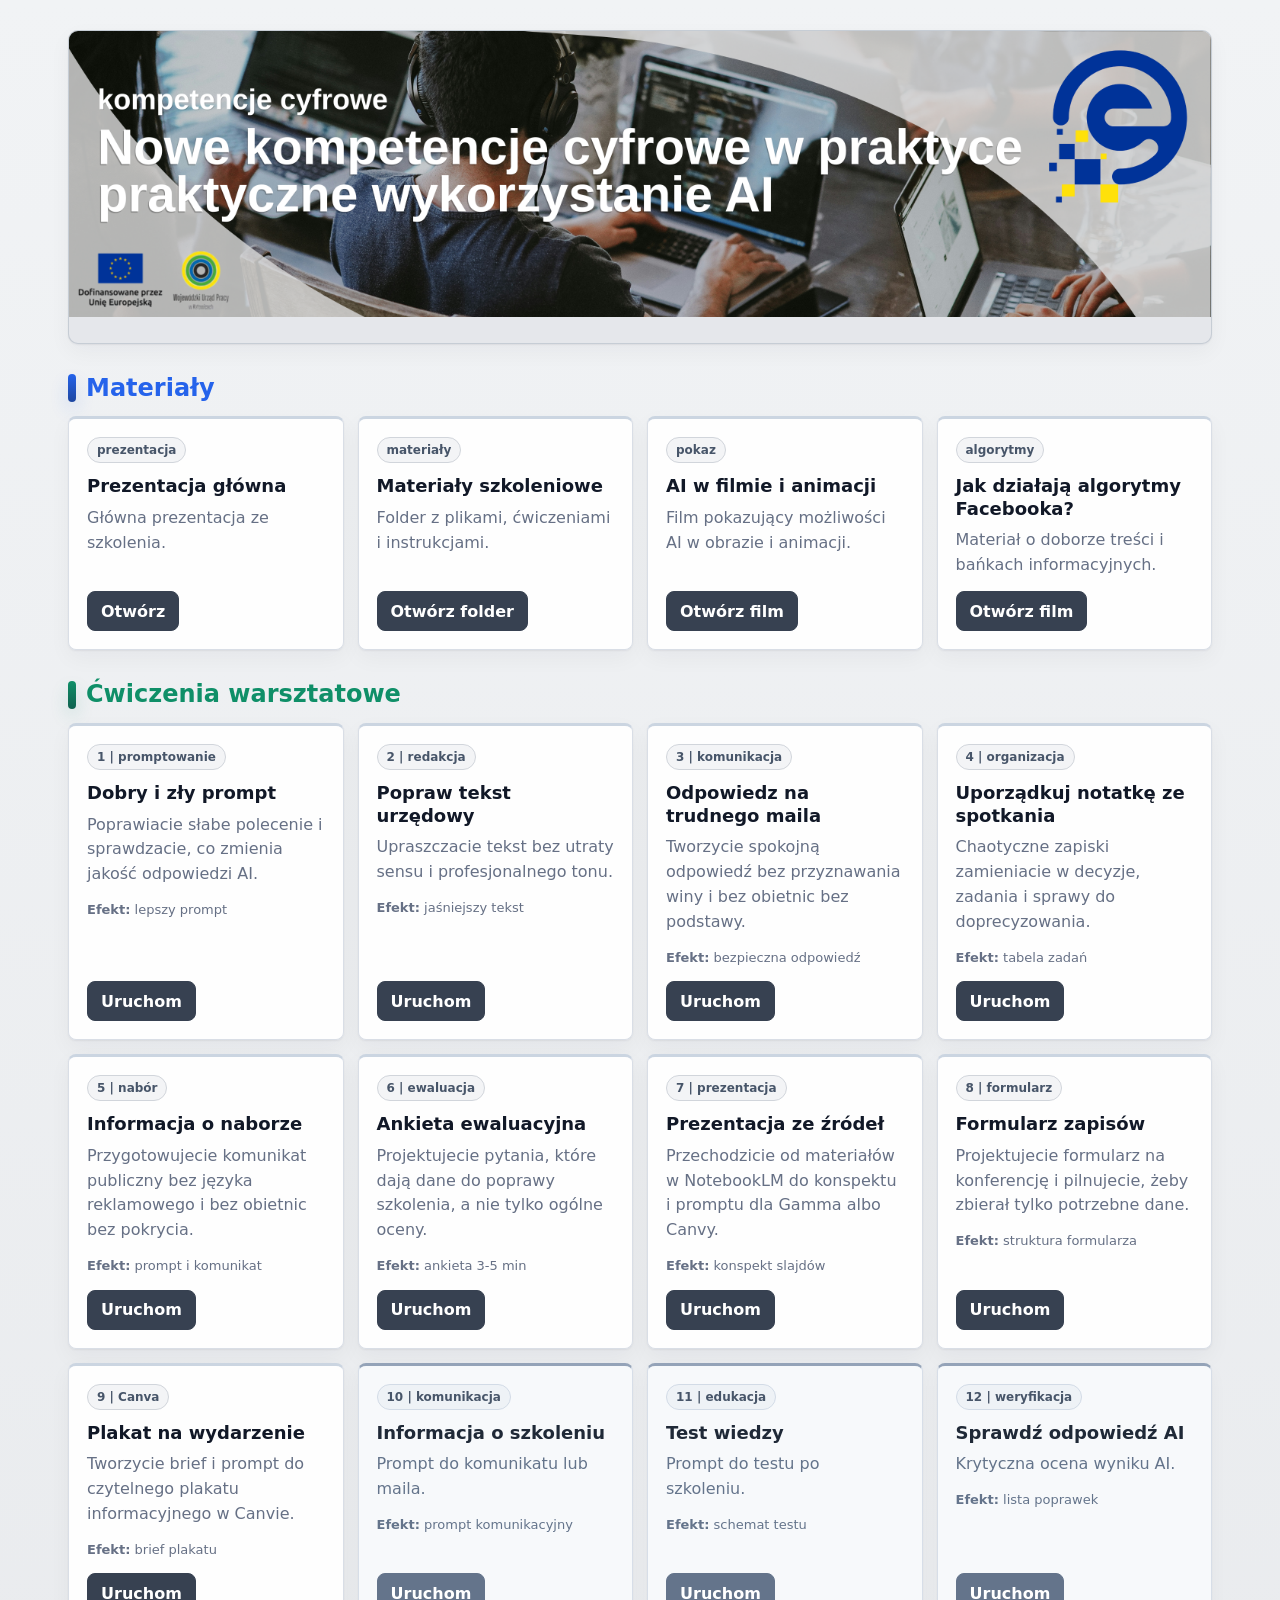
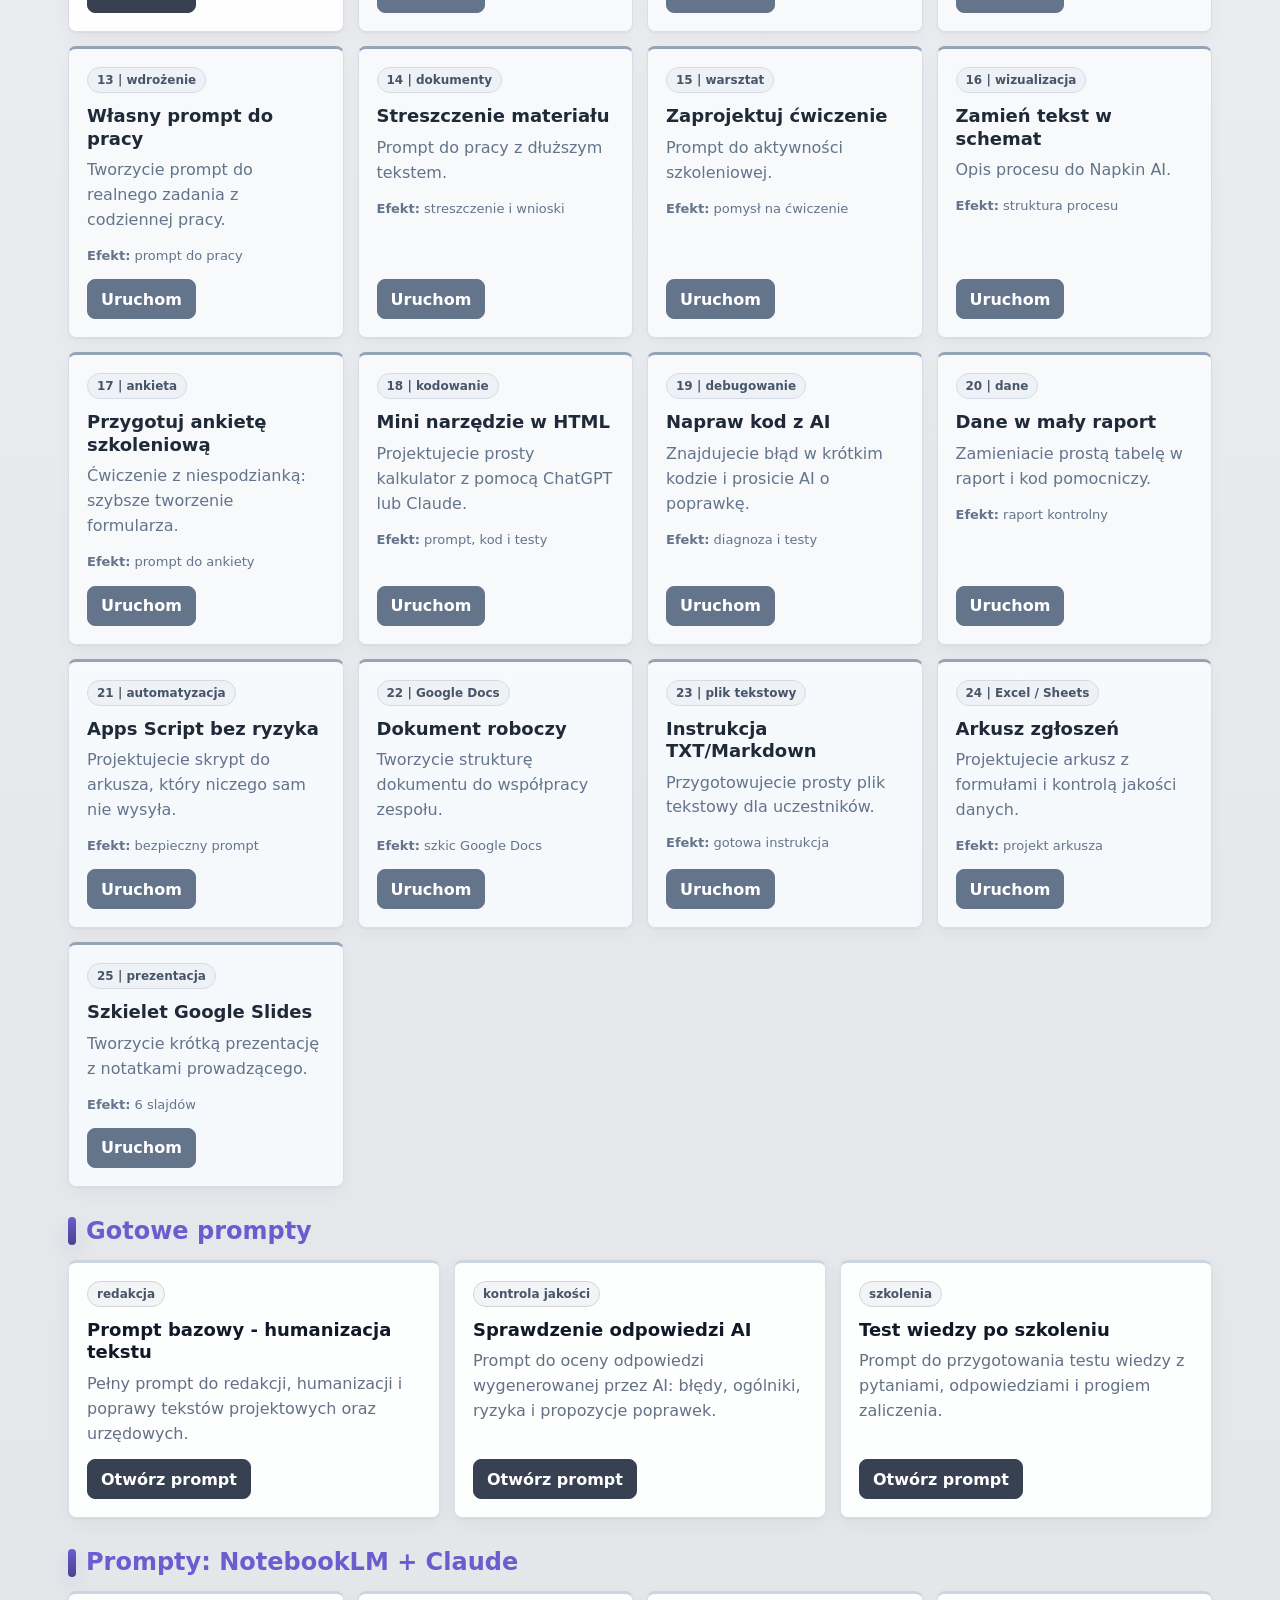
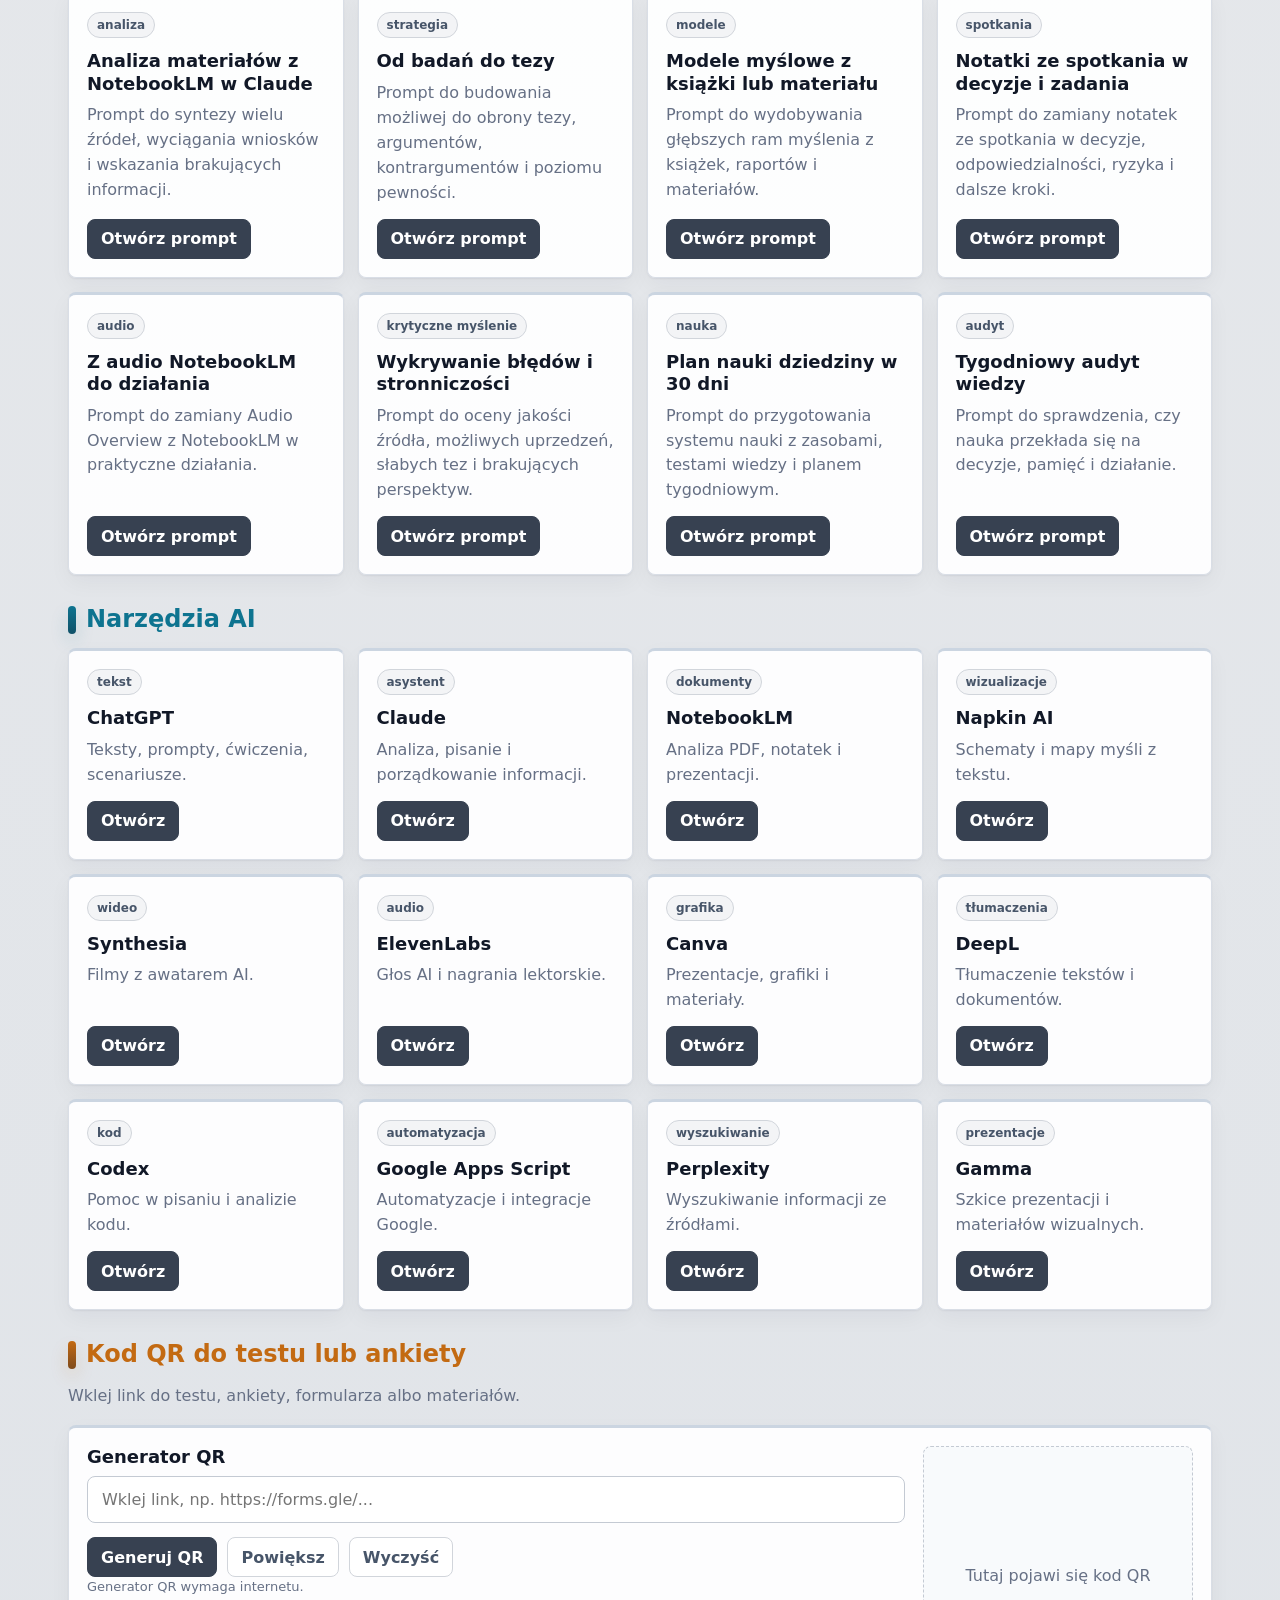
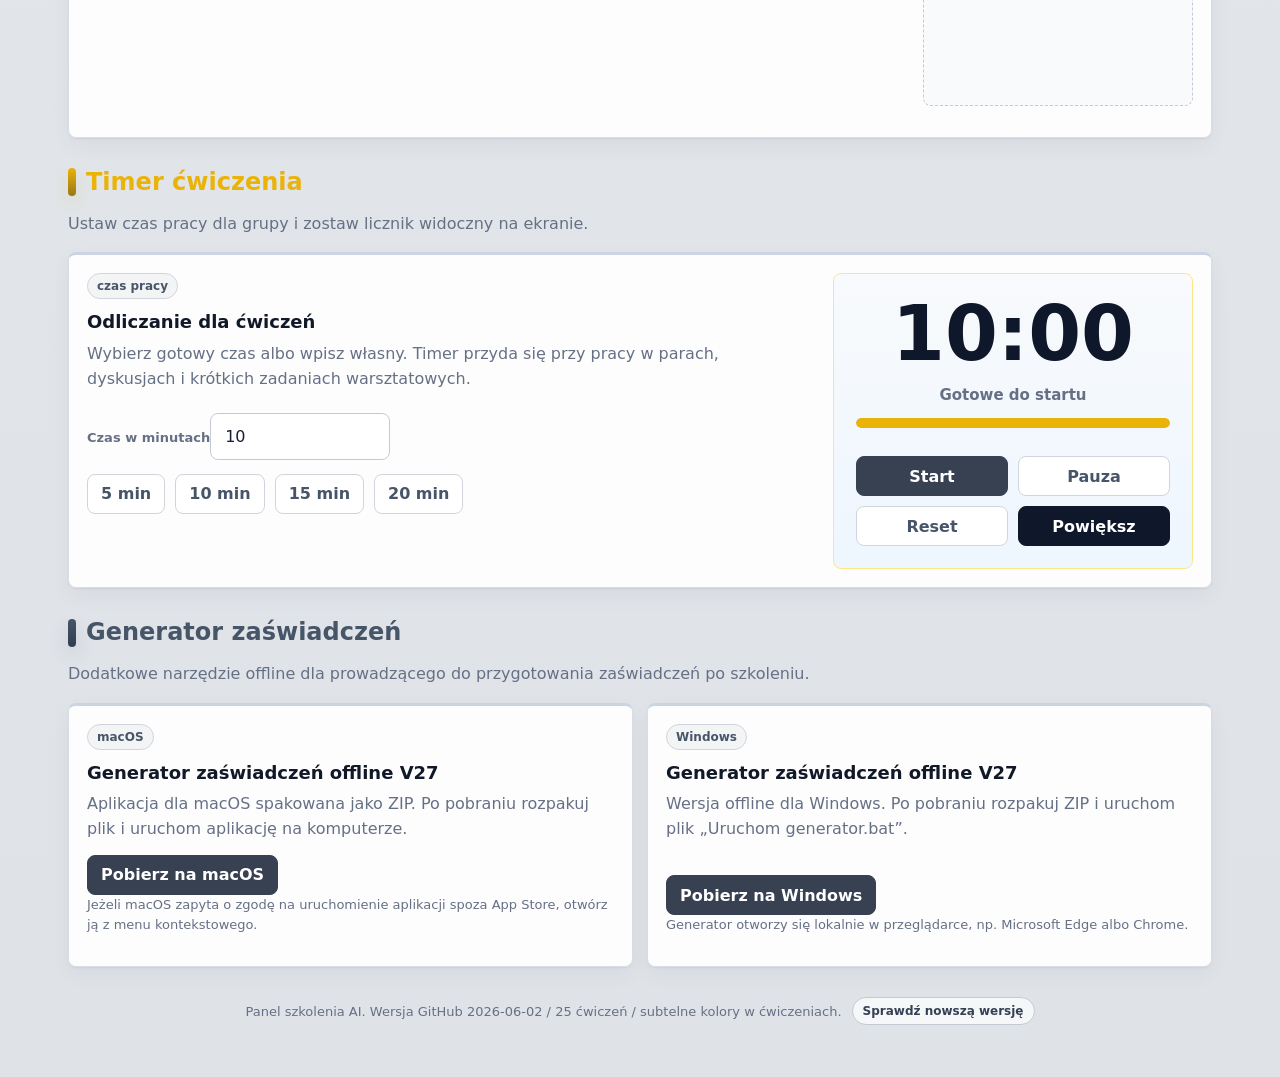
==== commit 71b8c553: "Add files via upload" ====
--- a/index.html
+++ b/index.html
@@ -4,14 +4,14 @@
 <meta charset="utf-8">
 <meta name="viewport" content="width=device-width, initial-scale=1">
 <title>Panel szkolenia AI - stabilny v2</title>
-<link rel="icon" type="image/png" href="assets/project-icon.png?v=20260601-02">
-<link rel="apple-touch-icon" href="assets/project-icon.png?v=20260601-02">
-<link rel="manifest" href="manifest.json?v=20260601-02">
-<link rel="stylesheet" href="assets/app.css?v=20260601-02">
+<link rel="icon" type="image/png" href="assets/project-icon.png?v=20260602-04">
+<link rel="apple-touch-icon" href="assets/project-icon.png?v=20260602-04">
+<link rel="manifest" href="manifest.json?v=20260602-04">
+<link rel="stylesheet" href="assets/app.css?v=20260602-04">
 </head>
 <body>
 <div class="wrap">
-<section class="hero"><div class="hero-logo"><img src="assets/project-logo.png" alt="Logo projektu"></div><h1>Nowe kompetencje cyfrowe w praktyce - praktyczne wykorzystanie AI</h1></section>
+<section class="hero hero-banner"><img src="assets/training-banner.png?v=20260602-04" alt="Nowe kompetencje cyfrowe w praktyce - praktyczne wykorzystanie AI"></section>
 
 <section class="section"><h2>Materiały</h2><div class="grid">
 <article class="card"><span class="tag">prezentacja</span><h3>Prezentacja główna</h3><p>Główna prezentacja ze szkolenia.</p><a class="btn" target="_blank" rel="noopener noreferrer" href="https://kompetencjekierunek4zero.my.canva.site/nowe-kompetencje-cyfrowe-w-praktyce">Otwórz</a></article>
@@ -79,7 +79,7 @@
 <section class="section"><h2>Generator zaświadczeń</h2><p class="lead">Dodatkowe narzędzie offline dla prowadzącego do przygotowania zaświadczeń po szkoleniu.</p><div class="grid"><article class="card"><span class="tag">macOS</span><h3>Generator zaświadczeń offline V27</h3><p>Aplikacja dla macOS spakowana jako ZIP. Po pobraniu rozpakuj plik i uruchom aplikację na komputerze.</p><a class="btn" href="downloads/GeneratorZaswiadczenOfflineV27.zip" download>Pobierz na macOS</a><p class="small">Jeżeli macOS zapyta o zgodę na uruchomienie aplikacji spoza App Store, otwórz ją z menu kontekstowego.</p></article>
 <article class="card"><span class="tag">Windows</span><h3>Generator zaświadczeń offline V27</h3><p>Wersja offline dla Windows. Po pobraniu rozpakuj ZIP i uruchom plik „Uruchom generator.bat”.</p><a class="btn" href="downloads/GeneratorZaswiadczenOfflineV27-Windows.zip" download>Pobierz na Windows</a><p class="small">Generator otworzy się lokalnie w przeglądarce, np. Microsoft Edge albo Chrome.</p></article></div></section>
 
-<p class="footer"><span class="footer-text">Panel szkolenia AI. Wersja GitHub 2026-06-01 / 25 ćwiczeń / wizualne pulpity ćwiczeń.</span><button class="version-check" type="button" data-action="check-version">Sprawdź nowszą wersję</button><span id="versionStatus" class="version-status" aria-live="polite"></span></p>
+<p class="footer"><span class="footer-text">Panel szkolenia AI. Wersja GitHub 2026-06-02 / 25 ćwiczeń / subtelne kolory w ćwiczeniach.</span><button class="version-check" type="button" data-action="check-version">Sprawdź nowszą wersję</button><span id="versionStatus" class="version-status" aria-live="polite"></span></p>
 </div>
 
 <div class="overlay" id="exerciseOverlay"><div class="modal"><div class="top"><div><h2 id="exTitle">Ćwiczenie</h2><p id="exIntro" class="lead"></p></div><button class="btn ghost" data-action="close-exercise">Zamknij</button></div><div class="meta"><div><strong>Czas</strong><br><span id="exTime">10-15 min</span></div><div><strong>Forma</strong><br><span id="exForm">praca w parach lub grupach</span></div><div><strong>Efekt</strong><br><span id="exResult">wynik do omówienia</span></div></div><div class="task"><h3 id="exHeading">Zadanie</h3><div class="taskbox" id="exTask"></div></div><div class="toolbox" id="exTools"></div><div class="trainer-guide" id="trainerGuide"><span class="tag">scenariusz prowadzącego</span><div class="guidebox" id="exGuide"></div></div><div class="card"><span class="tag">instrukcja</span><h3>Jak wykonać zadanie?</h3><div class="steps" id="exSteps"></div></div><div class="actions exercise-actions"><button class="btn" data-toggle="exHint">Podpowiedzi</button><button class="btn ghost" data-toggle="exCheck">Kryteria</button><button class="btn ghost" data-toggle="exSample">Przykład</button><button class="btn ghost" data-toggle="exDiscuss">Rozmowa</button><button class="btn ghost" data-action="random-exercise">Losuj</button><button class="btn print-btn" data-action="print-exercise" title="Wydrukuj wersję dla uczestników">Drukuj</button><button class="btn screen-mode-btn" data-action="screen-exercise">Tryb ekranowy</button></div><div id="exHint" class="hint hidden"></div><div id="exCheck" class="hint hidden"></div><div id="exSample" class="hint hidden"></div><div id="exDiscuss" class="hint hidden"></div><div class="grid two" style="margin-top:18px"><article class="card"><span class="tag">wasza praca</span><h3>Wynik pracy</h3><textarea class="area" id="exWork" placeholder="Wpiszcie tutaj swoją wersję..."></textarea></article><article class="card"><span class="tag">zasada</span><h3>Jak pracujemy z AI?</h3><p>Najpierw doprecyzujcie zadanie, potem wygenerujcie odpowiedź, sprawdźcie wynik, poprawcie polecenie i oceńcie, czy materiał nadaje się do użycia.</p></article></div></div></div>
@@ -89,13 +89,13 @@
 <section class="print-sheet" id="printExercise" aria-hidden="true"></section>
 
 
-<script src="assets/exercises.js?v=20260601-02" defer></script>
-<script src="assets/exercise-variants-advanced.js?v=20260601-02" defer></script>
-<script src="assets/exercise-overrides-03-04.js?v=20260601-02" defer></script>
-<script src="assets/exercise-overrides-05-09.js?v=20260601-02" defer></script>
-<script src="assets/exercise-modern-07.js?v=20260601-02" defer></script>
-<script src="assets/exercise-visual-all.js?v=20260601-02" defer></script>
-<script src="assets/app.js?v=20260601-02" defer></script>
+<script src="assets/exercises.js?v=20260602-04" defer></script>
+<script src="assets/exercise-variants-advanced.js?v=20260602-04" defer></script>
+<script src="assets/exercise-overrides-03-04.js?v=20260602-04" defer></script>
+<script src="assets/exercise-overrides-05-09.js?v=20260602-04" defer></script>
+<script src="assets/exercise-modern-07.js?v=20260602-04" defer></script>
+<script src="assets/exercise-visual-all.js?v=20260602-04" defer></script>
+<script src="assets/app.js?v=20260602-04" defer></script>
 
 </body>
 </html>
--- a/assets/app.css
+++ b/assets/app.css
@@ -1,14 +1,15 @@
 :root {
-  --bg: #e5edf6;
+  --bg: #e6e8eb;
   --surface: #ffffff;
   --surface-soft: #f8fafc;
   --text: #172033;
   --muted: #667085;
-  --line: #dfe5ee;
-  --line-strong: #c8d2df;
-  --accent: #2563eb;
-  --accent-soft: #eff6ff;
-  --accent-line: #bfdbfe;
+  --line: #d9dee6;
+  --line-strong: #c4cad3;
+  --accent: #374151;
+  --accent-rgb: 55, 65, 81;
+  --accent-soft: #f3f4f6;
+  --accent-line: #d1d5db;
   --shadow: 0 1px 2px rgba(15, 23, 42, .06), 0 8px 22px rgba(15, 23, 42, .045);
   --shadow-hover: 0 3px 8px rgba(15, 23, 42, .08), 0 14px 34px rgba(15, 23, 42, .08);
 }
@@ -24,7 +25,7 @@
 body {
   margin: 0;
   font-family: Inter, system-ui, -apple-system, "Segoe UI", sans-serif;
-  background: linear-gradient(180deg, #edf3f9 0%, var(--bg) 42%, #dbe6f1 100%);
+  background: linear-gradient(180deg, #f1f3f5 0%, var(--bg) 42%, #dfe3e8 100%);
   color: var(--text);
 }
 
@@ -35,52 +36,47 @@
 }
 
 .hero {
-  display: grid;
-  grid-template-columns: auto 1fr;
-  gap: 18px;
-  align-items: center;
-  padding: 8px 0 26px;
+  padding: 0 0 26px;
   border-bottom: 1px solid var(--line);
 }
 
-.hero-logo {
-  display: inline-flex;
-  align-items: center;
-  justify-content: center;
-  width: 86px;
-  height: 86px;
-  background: var(--surface);
-  border: 1px solid var(--line);
-  border-radius: 16px;
-  padding: 6px;
-  box-shadow: 0 1px 2px rgba(15, 23, 42, .05);
-}
-
-.hero-logo img {
+.hero-banner {
+  overflow: hidden;
+  border: 1px solid rgba(196, 202, 211, .9);
+  border-radius: 10px;
+  background: #e5e7eb;
+  box-shadow: var(--shadow);
+}
+
+.hero-banner img {
   display: block;
   width: 100%;
-  height: 100%;
-  object-fit: contain;
-}
-
-.hero h1 {
-  max-width: 780px;
-  margin: 0;
-  color: #101828;
-  font-size: 34px;
-  line-height: 1.12;
-  letter-spacing: 0;
+  height: auto;
+  aspect-ratio: 4 / 1;
+  object-fit: cover;
+  border: 0;
+  border-radius: 0;
+  box-shadow: none;
 }
 
 .section {
   --accent: #2563eb;
+  --accent-rgb: 37, 99, 235;
   --accent-soft: #eff6ff;
   --accent-line: #bfdbfe;
   margin-top: 30px;
 }
 
+.wrap > .section:nth-of-type(2) {
+  --accent: #2563eb;
+  --accent-rgb: 37, 99, 235;
+  --accent-soft: #eff6ff;
+  --accent-line: #bfdbfe;
+}
+
 .wrap > .section:nth-of-type(3) {
   --accent: #0f8f68;
+  --accent-rgb: 15, 143, 104;
   --accent-soft: #ecfdf5;
   --accent-line: #b7ead7;
 }
@@ -88,20 +84,37 @@
 .wrap > .section:nth-of-type(4),
 .wrap > .section:nth-of-type(5) {
   --accent: #6d5bd0;
+  --accent-rgb: 109, 91, 208;
   --accent-soft: #f2f0ff;
   --accent-line: #d9d4ff;
 }
 
 .wrap > .section:nth-of-type(6) {
+  --accent: #0e7490;
+  --accent-rgb: 14, 116, 144;
+  --accent-soft: #ecfeff;
+  --accent-line: #a5f3fc;
+}
+
+.wrap > .section:nth-of-type(7) {
+  --accent: #c36a12;
+  --accent-rgb: 195, 106, 18;
+  --accent-soft: #fff7ed;
+  --accent-line: #fed7aa;
+}
+
+.wrap > .section:nth-of-type(8) {
+  --accent: #eab308;
+  --accent-rgb: 234, 179, 8;
+  --accent-soft: #fefce8;
+  --accent-line: #fde68a;
+}
+
+.wrap > .section:nth-of-type(9) {
   --accent: #475569;
+  --accent-rgb: 71, 85, 105;
   --accent-soft: #f1f5f9;
   --accent-line: #cbd5e1;
-}
-
-.wrap > .section:nth-of-type(7) {
-  --accent: #c36a12;
-  --accent-soft: #fff7ed;
-  --accent-line: #fed7aa;
 }
 
 .section h2 {
@@ -109,7 +122,7 @@
   gap: 10px;
   align-items: center;
   margin: 0 0 14px;
-  color: #101828;
+  color: var(--accent);
   font-size: 24px;
   line-height: 1.2;
   letter-spacing: 0;
@@ -120,7 +133,8 @@
   width: 8px;
   height: 28px;
   border-radius: 4px;
-  background: var(--accent);
+  background: linear-gradient(180deg, var(--accent), color-mix(in srgb, var(--accent) 62%, #111827));
+  box-shadow: 0 8px 18px rgba(var(--accent-rgb), .18);
 }
 
 .lead {
@@ -154,10 +168,22 @@
   padding: 18px;
   background: rgba(255, 255, 255, .94);
   border: 1px solid var(--line);
-  border-top: 3px solid var(--accent);
+  border-top: 3px solid #cbd5e1;
   border-radius: 8px;
   box-shadow: var(--shadow);
-  transition: transform .18s ease, box-shadow .18s ease, border-color .18s ease, background .18s ease;
+  transition: transform .24s cubic-bezier(.2, .8, .2, 1), box-shadow .24s ease, border-color .2s ease, background .2s ease;
+}
+
+.card::before {
+  content: "";
+  position: absolute;
+  inset: -38% -80%;
+  z-index: 0;
+  pointer-events: none;
+  background: linear-gradient(110deg, transparent 36%, rgba(255, 255, 255, .78) 50%, transparent 64%);
+  opacity: 0;
+  transform: translateX(-58%) rotate(7deg);
+  transition: transform .72s ease, opacity .24s ease;
 }
 
 .card::after {
@@ -167,10 +193,10 @@
   z-index: 0;
   pointer-events: none;
   background:
-    radial-gradient(circle at 16% 8%, var(--accent-soft) 0%, rgba(255, 255, 255, .78) 46%, rgba(255, 255, 255, 0) 82%),
-    linear-gradient(135deg, var(--accent-soft) 0%, rgba(255, 255, 255, .52) 54%, rgba(255, 255, 255, 0) 92%);
+    radial-gradient(circle at 16% 8%, rgba(var(--accent-rgb), .19) 0%, rgba(255, 255, 255, .76) 48%, rgba(255, 255, 255, 0) 82%),
+    linear-gradient(135deg, rgba(var(--accent-rgb), .11) 0%, rgba(255, 255, 255, .56) 54%, rgba(var(--accent-rgb), .04) 100%);
   opacity: 0;
-  transition: opacity .18s ease;
+  transition: opacity .22s ease;
 }
 
 .card > * {
@@ -179,19 +205,21 @@
 }
 
 .card:hover {
-  transform: translateY(-2px);
+  transform: translateY(-7px) scale(1.012);
   background: var(--surface);
   border-color: var(--accent-line);
   border-top-color: var(--accent);
-  box-shadow: var(--shadow-hover);
+  box-shadow: 0 6px 16px rgba(15, 23, 42, .08), 0 18px 42px rgba(var(--accent-rgb), .15);
+}
+
+.card:hover::before {
+  opacity: .76;
+  transform: translateX(44%) rotate(7deg);
 }
 
 .card:hover::after { opacity: .94; }
 
 .card.exercise-muted {
-  --accent: #64748b;
-  --accent-soft: #f1f5f9;
-  --accent-line: #cbd5e1;
   background: rgba(248, 250, 252, .94);
   border-color: #d7dee8;
   border-top-color: #94a3b8;
@@ -220,6 +248,17 @@
 .card.exercise-muted .btn:hover {
   background: #475569;
   border-color: #475569;
+}
+
+.card:hover .tag {
+  background: var(--accent-soft);
+  border-color: var(--accent-line);
+  color: var(--accent);
+}
+
+.card:hover .btn:not(.ghost) {
+  background: var(--accent);
+  border-color: var(--accent);
 }
 
 .card h3 {
@@ -243,12 +282,13 @@
   align-items: center;
   margin-bottom: 12px;
   padding: 5px 9px;
-  background: var(--accent-soft);
-  border: 1px solid var(--accent-line);
+  background: #f3f4f6;
+  border: 1px solid #d1d5db;
   border-radius: 999px;
-  color: var(--accent);
+  color: #475569;
   font-size: 12px;
   font-weight: 800;
+  transition: background .2s ease, border-color .2s ease, color .2s ease;
 }
 
 .small {
@@ -264,7 +304,8 @@
   padding: 9px 13px;
   border: 1px solid transparent;
   border-radius: 8px;
-  background: var(--accent);
+  background: #374151;
+  border-color: #374151;
   color: #fff;
   cursor: pointer;
   font: inherit;
@@ -275,39 +316,41 @@
 
 .btn:hover {
   transform: translateY(-1px);
-  background: #1d4ed8;
+  background: #111827;
 }
 
 .btn.ghost {
   background: var(--surface);
-  color: var(--accent);
-  border-color: var(--accent-line);
+  color: #475569;
+  border-color: #d1d5db;
 }
 
 .btn.ghost:hover {
   background: var(--accent-soft);
+  border-color: var(--accent-line);
+  color: var(--accent);
 }
 
 .btn.screen-mode-btn {
-  background: #b45309;
-  border-color: #b45309;
+  background: #4b5563;
+  border-color: #4b5563;
   color: #fff;
 }
 
 .btn.screen-mode-btn:hover {
-  background: #92400e;
-  border-color: #92400e;
+  background: #374151;
+  border-color: #374151;
 }
 
 .btn.print-btn {
-  background: #0f766e;
-  border-color: #0f766e;
+  background: #111827;
+  border-color: #111827;
   color: #fff;
 }
 
 .btn.print-btn:hover {
-  background: #115e59;
-  border-color: #115e59;
+  background: #030712;
+  border-color: #030712;
 }
 
 .btn:disabled {
@@ -317,6 +360,24 @@
 }
 
 .btn:disabled:hover { background: var(--surface); }
+
+@media (prefers-reduced-motion: reduce) {
+  .card,
+  .card::before,
+  .card::after,
+  .tag,
+  .btn {
+    transition: none;
+  }
+
+  .card:hover {
+    transform: none;
+  }
+
+  .card:hover::before {
+    opacity: 0;
+  }
+}
 
 .actions {
   display: flex;
@@ -404,7 +465,7 @@
   gap: 14px;
   width: 100%;
   padding: 22px;
-  background: linear-gradient(180deg, #f8fbff 0%, #eef6ff 100%);
+  background: linear-gradient(180deg, #f8fafc 0%, #eef6ff 100%);
   border: 1px solid var(--accent-line);
   border-radius: 8px;
   text-align: center;
@@ -428,7 +489,7 @@
 .timer-progress {
   overflow: hidden;
   height: 10px;
-  background: #dbeafe;
+  background: #e5e7eb;
   border-radius: 999px;
 }
 
@@ -465,21 +526,21 @@
 }
 
 .timer.done .timer-face {
-  background: linear-gradient(180deg, #fff7ed 0%, #ffedd5 100%);
-  border-color: #fdba74;
+  background: linear-gradient(180deg, #f5f5f4 0%, #e7e5e4 100%);
+  border-color: #d6d3d1;
 }
 
 .timer.done .timer-display,
 .timer.done .timer-status {
-  color: #9a3412;
+  color: #44403c;
 }
 
 .timer.done .timer-progress span {
-  background: #ea580c;
+  background: #57534e;
 }
 
 .timer-full {
-  background: linear-gradient(180deg, #eef5ff 0%, #dbe8f5 100%);
+  background: linear-gradient(180deg, #f3f4f6 0%, #e5e7eb 100%);
 }
 
 .timer-full-panel {
@@ -517,20 +578,20 @@
 }
 
 .timer-full.done .timer-full-panel {
-  background: linear-gradient(180deg, #fff7ed 0%, #ffedd5 100%);
-  border-color: #fdba74;
+  background: linear-gradient(180deg, #f5f5f4 0%, #e7e5e4 100%);
+  border-color: #d6d3d1;
 }
 
 .timer-full.done .timer-display,
 .timer-full.done .timer-status {
-  color: #9a3412;
+  color: #44403c;
 }
 
 .exercise-screen {
   align-items: stretch;
   overflow: auto;
   justify-content: center;
-  background: linear-gradient(180deg, #edf4fb 0%, #dbe7f3 100%);
+  background: linear-gradient(180deg, #f3f4f6 0%, #e5e7eb 100%);
   text-align: left;
 }
 
@@ -612,7 +673,7 @@
   gap: 13px;
   align-content: start;
   padding: 18px;
-  background: #f8fbff;
+  background: #f8fafc;
   border: 1px solid var(--accent-line);
   border-radius: 10px;
   text-align: center;
@@ -636,8 +697,8 @@
 
 .modal {
   --accent: #2563eb;
-  --accent-soft: #eff6ff;
-  --accent-line: #bfdbfe;
+  --accent-soft: #f7fbff;
+  --accent-line: #d8e8ff;
   max-width: 1080px;
   margin: 0 auto;
   padding: 24px;
@@ -768,7 +829,9 @@
 
 .modal-modern {
   max-width: 1220px;
-  background: linear-gradient(180deg, #ffffff 0%, #f8fbff 100%);
+  background:
+    radial-gradient(circle at 8% 0%, rgba(37, 99, 235, .045) 0%, rgba(255, 255, 255, 0) 28%),
+    linear-gradient(180deg, #ffffff 0%, #f8fafc 100%);
 }
 
 .modal-modern > .task,
@@ -794,7 +857,7 @@
   align-items: center;
   padding: 18px;
   background:
-    radial-gradient(circle at 8% 0%, rgba(37, 99, 235, .12) 0%, rgba(255, 255, 255, 0) 38%),
+    radial-gradient(circle at 8% 0%, rgba(37, 99, 235, .075) 0%, rgba(255, 255, 255, 0) 38%),
     linear-gradient(135deg, #f8fbff 0%, #ffffff 62%, #f8fafc 100%);
   border: 1px solid var(--line);
   border-radius: 10px;
@@ -831,7 +894,7 @@
   flex-wrap: wrap;
   gap: 8px;
   padding: 6px;
-  background: #eef4fb;
+  background: linear-gradient(135deg, #f7fbff 0%, #f8fafc 72%, #fffaf2 100%);
   border: 1px solid #d7e1ee;
   border-radius: 10px;
 }
@@ -858,8 +921,8 @@
 
 .modern-tab.active {
   background: #ffffff;
-  border-color: #cbd5e1;
-  color: #0f172a;
+  border-color: #d8e8ff;
+  color: #1d4ed8;
   box-shadow: 0 1px 2px rgba(15, 23, 42, .05);
 }
 
@@ -878,8 +941,8 @@
 }
 
 .modern-card {
-  --modern-accent: #2563eb;
-  --modern-tint: #eff6ff;
+  --modern-accent: #374151;
+  --modern-tint: #f3f4f6;
   position: relative;
   overflow: hidden;
   min-height: 100%;
@@ -968,17 +1031,17 @@
   color: #334155;
 }
 
-.modern-card-blue { --modern-accent: #2563eb; --modern-tint: #eff6ff; }
-.modern-card-green { --modern-accent: #0f766e; --modern-tint: #ecfdf5; }
-.modern-card-amber { --modern-accent: #b45309; --modern-tint: #fff7ed; }
-.modern-card-red { --modern-accent: #b91c1c; --modern-tint: #fff1f2; }
-.modern-card-teal { --modern-accent: #0e7490; --modern-tint: #ecfeff; }
-.modern-card-violet { --modern-accent: #6d5bd0; --modern-tint: #f3f0ff; }
+.modern-card-blue { --modern-accent: #2563eb; --modern-tint: #f7fbff; }
+.modern-card-green { --modern-accent: #0f8f68; --modern-tint: #f6fdf9; }
+.modern-card-amber { --modern-accent: #c36a12; --modern-tint: #fffaf2; }
+.modern-card-red { --modern-accent: #b25b72; --modern-tint: #fff7f9; }
+.modern-card-teal { --modern-accent: #0e7490; --modern-tint: #f4fdff; }
+.modern-card-violet { --modern-accent: #6d5bd0; --modern-tint: #fbfaff; }
 .modern-card-neutral { --modern-accent: #64748b; --modern-tint: #f8fafc; }
 
 .guided-hero {
   background:
-    linear-gradient(90deg, rgba(37, 99, 235, .10), rgba(15, 118, 110, .08) 38%, rgba(180, 83, 9, .08) 100%),
+    linear-gradient(90deg, rgba(37, 99, 235, .06), rgba(15, 143, 104, .045) 42%, rgba(195, 106, 18, .045) 100%),
     linear-gradient(135deg, #f8fbff 0%, #ffffff 54%, #f8fafc 100%);
   grid-template-columns: minmax(0, 1fr) minmax(220px, 360px) auto;
 }
@@ -1012,7 +1075,7 @@
 .guided-hero-map i {
   display: block;
   height: 2px;
-  background: linear-gradient(90deg, #2563eb, #0f766e);
+  background: linear-gradient(90deg, #2563eb, #0f8f68);
   position: relative;
 }
 
@@ -1023,8 +1086,8 @@
   top: 50%;
   width: 8px;
   height: 8px;
-  border-right: 2px solid #0f766e;
-  border-top: 2px solid #0f766e;
+  border-right: 2px solid #0f8f68;
+  border-top: 2px solid #0f8f68;
   transform: translateY(-50%) rotate(45deg);
 }
 
@@ -1057,8 +1120,8 @@
 .guided-task-card {
   padding: 22px;
   background:
-    radial-gradient(circle at 94% 6%, rgba(37, 99, 235, .13) 0%, rgba(255, 255, 255, 0) 42%),
-    linear-gradient(135deg, #eff6ff 0%, #ffffff 52%, #ffffff 100%);
+    radial-gradient(circle at 94% 6%, rgba(37, 99, 235, .085) 0%, rgba(255, 255, 255, 0) 42%),
+    linear-gradient(135deg, #f7fbff 0%, #ffffff 52%, #ffffff 100%);
   border-left: 5px solid #2563eb;
 }
 
@@ -1089,7 +1152,7 @@
   margin-top: 14px;
   padding: 13px 14px;
   background: rgba(255, 255, 255, .78);
-  border: 1px solid #bfdbfe;
+  border: 1px solid #d1d5db;
   border-radius: 8px;
 }
 
@@ -1107,7 +1170,7 @@
   min-height: 118px;
   padding: 13px 11px;
   background: rgba(255, 255, 255, .86);
-  border: 1px solid #bfdbfe;
+  border: 1px solid #d1d5db;
   border-radius: 8px;
 }
 
@@ -1208,12 +1271,12 @@
   z-index: 1;
 }
 
-.guided-panel-blue { --guided-accent: #2563eb; --guided-tint: #eff6ff; }
-.guided-panel-green { --guided-accent: #0f766e; --guided-tint: #ecfdf5; }
-.guided-panel-amber { --guided-accent: #b45309; --guided-tint: #fff7ed; }
-.guided-panel-red { --guided-accent: #b91c1c; --guided-tint: #fff1f2; }
-.guided-panel-teal { --guided-accent: #0e7490; --guided-tint: #ecfeff; }
-.guided-panel-violet { --guided-accent: #6d5bd0; --guided-tint: #f3f0ff; }
+.guided-panel-blue { --guided-accent: #2563eb; --guided-tint: #f7fbff; }
+.guided-panel-green { --guided-accent: #0f8f68; --guided-tint: #f6fdf9; }
+.guided-panel-amber { --guided-accent: #c36a12; --guided-tint: #fffaf2; }
+.guided-panel-red { --guided-accent: #b25b72; --guided-tint: #fff7f9; }
+.guided-panel-teal { --guided-accent: #0e7490; --guided-tint: #f4fdff; }
+.guided-panel-violet { --guided-accent: #6d5bd0; --guided-tint: #fbfaff; }
 .guided-panel-neutral { --guided-accent: #64748b; --guided-tint: #f8fafc; }
 
 .guided-context {
@@ -1293,9 +1356,9 @@
   line-height: 1.42;
 }
 
-.guided-source-blue { --source-accent: #2563eb; --source-tint: #eff6ff; }
-.guided-source-red { --source-accent: #b91c1c; --source-tint: #fff1f2; }
-.guided-source-green { --source-accent: #0f766e; --source-tint: #ecfdf5; }
+.guided-source-blue { --source-accent: #2563eb; --source-tint: #f7fbff; }
+.guided-source-red { --source-accent: #b25b72; --source-tint: #fff7f9; }
+.guided-source-green { --source-accent: #0f8f68; --source-tint: #f6fdf9; }
 
 .guided-decision-strip {
   display: grid;
@@ -1335,7 +1398,7 @@
 
 .guided-process {
   background:
-    linear-gradient(135deg, #f8fbff 0%, #ffffff 60%, #ffffff 100%);
+    linear-gradient(135deg, #f7fbff 0%, #ffffff 60%, #ffffff 100%);
   border-left: 4px solid #2563eb;
 }
 
@@ -1364,8 +1427,8 @@
   width: 34px;
   height: 34px;
   place-items: center;
-  background: #eff6ff;
-  border: 1px solid #bfdbfe;
+  background: #f7fbff;
+  border: 1px solid #d8e8ff;
   border-radius: 999px;
   color: #2563eb;
   font-weight: 900;
@@ -1380,7 +1443,7 @@
 
 .guided-sidebar section {
   padding: 15px;
-  background: #f8fbff;
+  background: #f8fafc;
   border: 1px solid #d7e1ee;
   border-radius: 8px;
 }
@@ -1394,13 +1457,13 @@
 }
 
 .guided-sidebar-warning {
-  background: #fff7ed !important;
-  border-color: #fed7aa !important;
+  background: #fffaf2 !important;
+  border-color: #f4d7a7 !important;
 }
 
 .guided-sidebar-tools {
-  background: #f0fdfa !important;
-  border-color: #99f6e4 !important;
+  background: #f6fdf9 !important;
+  border-color: #cceee0 !important;
 }
 
 .guided-sidebar-tools .tool-list {
@@ -1424,7 +1487,7 @@
   align-items: center;
   padding: 9px;
   background: #ffffff;
-  border: 1px solid #dbeafe;
+  border: 1px solid #e5e7eb;
   border-radius: 8px;
 }
 
@@ -1433,7 +1496,7 @@
   width: 32px;
   height: 32px;
   place-items: center;
-  background: #eff6ff;
+  background: #f7fbff;
   border-radius: 8px;
   color: #2563eb;
   font-size: 13px;
@@ -1451,7 +1514,7 @@
   width: 2px;
   height: 16px;
   margin-left: 24px;
-  background: linear-gradient(#2563eb, #0f766e);
+  background: linear-gradient(#2563eb, #0f8f68);
 }
 
 .source-layout,
@@ -1509,23 +1572,23 @@
 .trainer-strip {
   --guided-accent: #6d5bd0;
   background:
-    linear-gradient(135deg, #f3f0ff 0%, #ffffff 42%, #ffffff 100%);
+    linear-gradient(135deg, #fbfaff 0%, #ffffff 42%, #ffffff 100%);
   border-left: 4px solid #6d5bd0;
   transition: transform .18s ease, box-shadow .18s ease;
 }
 
-.trainer-strip-green { --guided-accent: #0f766e; border-left-color: #0f766e; background: linear-gradient(135deg, #ecfdf5 0%, #ffffff 42%, #ffffff 100%); }
-.trainer-strip-blue { --guided-accent: #2563eb; border-left-color: #2563eb; background: linear-gradient(135deg, #eff6ff 0%, #ffffff 42%, #ffffff 100%); }
-.trainer-strip-amber { --guided-accent: #b45309; border-left-color: #b45309; background: linear-gradient(135deg, #fff7ed 0%, #ffffff 42%, #ffffff 100%); }
-.trainer-strip-teal { --guided-accent: #0e7490; border-left-color: #0e7490; background: linear-gradient(135deg, #ecfeff 0%, #ffffff 42%, #ffffff 100%); }
+.trainer-strip-green { --guided-accent: #0f8f68; border-left-color: #0f8f68; background: linear-gradient(135deg, #f6fdf9 0%, #ffffff 42%, #ffffff 100%); }
+.trainer-strip-blue { --guided-accent: #2563eb; border-left-color: #2563eb; background: linear-gradient(135deg, #f7fbff 0%, #ffffff 42%, #ffffff 100%); }
+.trainer-strip-amber { --guided-accent: #c36a12; border-left-color: #c36a12; background: linear-gradient(135deg, #fffaf2 0%, #ffffff 42%, #ffffff 100%); }
+.trainer-strip-teal { --guided-accent: #0e7490; border-left-color: #0e7490; background: linear-gradient(135deg, #f4fdff 0%, #ffffff 42%, #ffffff 100%); }
 .trainer-strip-neutral { --guided-accent: #64748b; border-left-color: #64748b; background: linear-gradient(135deg, #f8fafc 0%, #ffffff 42%, #ffffff 100%); }
 
 .toolbox {
   margin: 18px 0;
   padding: 16px;
-  background: #f8fbff;
+  background: linear-gradient(135deg, #f6fdf9 0%, #ffffff 68%);
   border: 1px solid var(--accent-line);
-  border-left: 4px solid #0f766e;
+  border-left: 4px solid #0f8f68;
   border-radius: 8px;
   color: #27364a;
   text-align: left;
@@ -1611,7 +1674,7 @@
 
 .rich-section {
   --section-accent: var(--accent);
-  --section-tint: #f8fbff;
+  --section-tint: #f8fafc;
   --section-heading: #0f172a;
   position: relative;
   overflow: hidden;
@@ -1626,46 +1689,46 @@
 
 .rich-content > .rich-section:nth-of-type(6n+1) {
   --section-accent: #2563eb;
-  --section-tint: #eff6ff;
+  --section-tint: #f7fbff;
   --section-heading: #1d4ed8;
 }
 
 .rich-content > .rich-section:nth-of-type(6n+2) {
-  --section-accent: #0f766e;
-  --section-tint: #ecfdf5;
+  --section-accent: #0f8f68;
+  --section-tint: #f6fdf9;
   --section-heading: #0f766e;
 }
 
 .rich-content > .rich-section:nth-of-type(6n+3) {
-  --section-accent: #b45309;
-  --section-tint: #fff7ed;
-  --section-heading: #92400e;
+  --section-accent: #c36a12;
+  --section-tint: #fffaf2;
+  --section-heading: #9a4f0f;
 }
 
 .rich-content > .rich-section:nth-of-type(6n+4) {
   --section-accent: #6d5bd0;
-  --section-tint: #f3f0ff;
+  --section-tint: #fbfaff;
   --section-heading: #5b4ac6;
 }
 
 .rich-content > .rich-section:nth-of-type(6n+5) {
-  --section-accent: #475569;
-  --section-tint: #f8fafc;
-  --section-heading: #334155;
+  --section-accent: #0e7490;
+  --section-tint: #f4fdff;
+  --section-heading: #0e7490;
 }
 
 .rich-content > .rich-section:nth-of-type(6n+6) {
-  --section-accent: #0e7490;
-  --section-tint: #ecfeff;
-  --section-heading: #0e7490;
+  --section-accent: #b25b72;
+  --section-tint: #fff7f9;
+  --section-heading: #9f4a63;
 }
 
 .rich-section-major {
-  --section-accent: #0f766e;
-  --section-tint: #ecfdf5;
+  --section-accent: #0f8f68;
+  --section-tint: #f6fdf9;
   --section-heading: #0f766e;
   background:
-    linear-gradient(135deg, #ecfdf5 0%, #f8fbff 46%, #ffffff 100%);
+    linear-gradient(135deg, #f6fdf9 0%, #f8fbff 46%, #ffffff 100%);
 }
 
 .rich-section-compact {
@@ -1753,9 +1816,9 @@
 
 .rich-quote {
   padding: 11px 12px;
-  background: linear-gradient(180deg, #ffffff 0%, #f8fafc 100%);
-  border: 1px solid #cbd5e1;
-  border-left: 3px solid #0f766e;
+  background: linear-gradient(180deg, #ffffff 0%, #fffaf2 100%);
+  border: 1px solid #f4d7a7;
+  border-left: 3px solid #c36a12;
   border-radius: 8px;
   color: #111827;
   font-weight: 700;
@@ -1801,7 +1864,7 @@
   align-items: center;
   justify-content: center;
   padding: 30px;
-  background: #f8fbff;
+  background: #f8fafc;
   text-align: center;
 }
 
@@ -1881,14 +1944,13 @@
   .wrap { padding: 20px 16px 38px; }
 
   .hero {
-    grid-template-columns: 1fr;
-    gap: 16px;
     padding-bottom: 22px;
   }
 
-  .hero h1 { font-size: 29px; }
-
-  .hero-logo img { max-width: 100%; }
+  .hero-banner img {
+    min-height: 150px;
+    object-position: center;
+  }
 
   .grid,
   .grid.two,
@@ -2028,7 +2090,7 @@
     margin: 10pt 0;
     padding: 8pt;
     border: 1pt solid #cbd5e1;
-    border-left: 3pt solid #0f766e;
+    border-left: 3pt solid #475569;
     border-radius: 4pt;
   }
 
@@ -2090,7 +2152,7 @@
     padding: 7pt;
     background: #ffffff;
     border: 1pt solid #cbd5e1;
-    border-left: 3pt solid #2563eb;
+    border-left: 3pt solid #374151;
     border-radius: 4pt;
     box-shadow: none;
   }
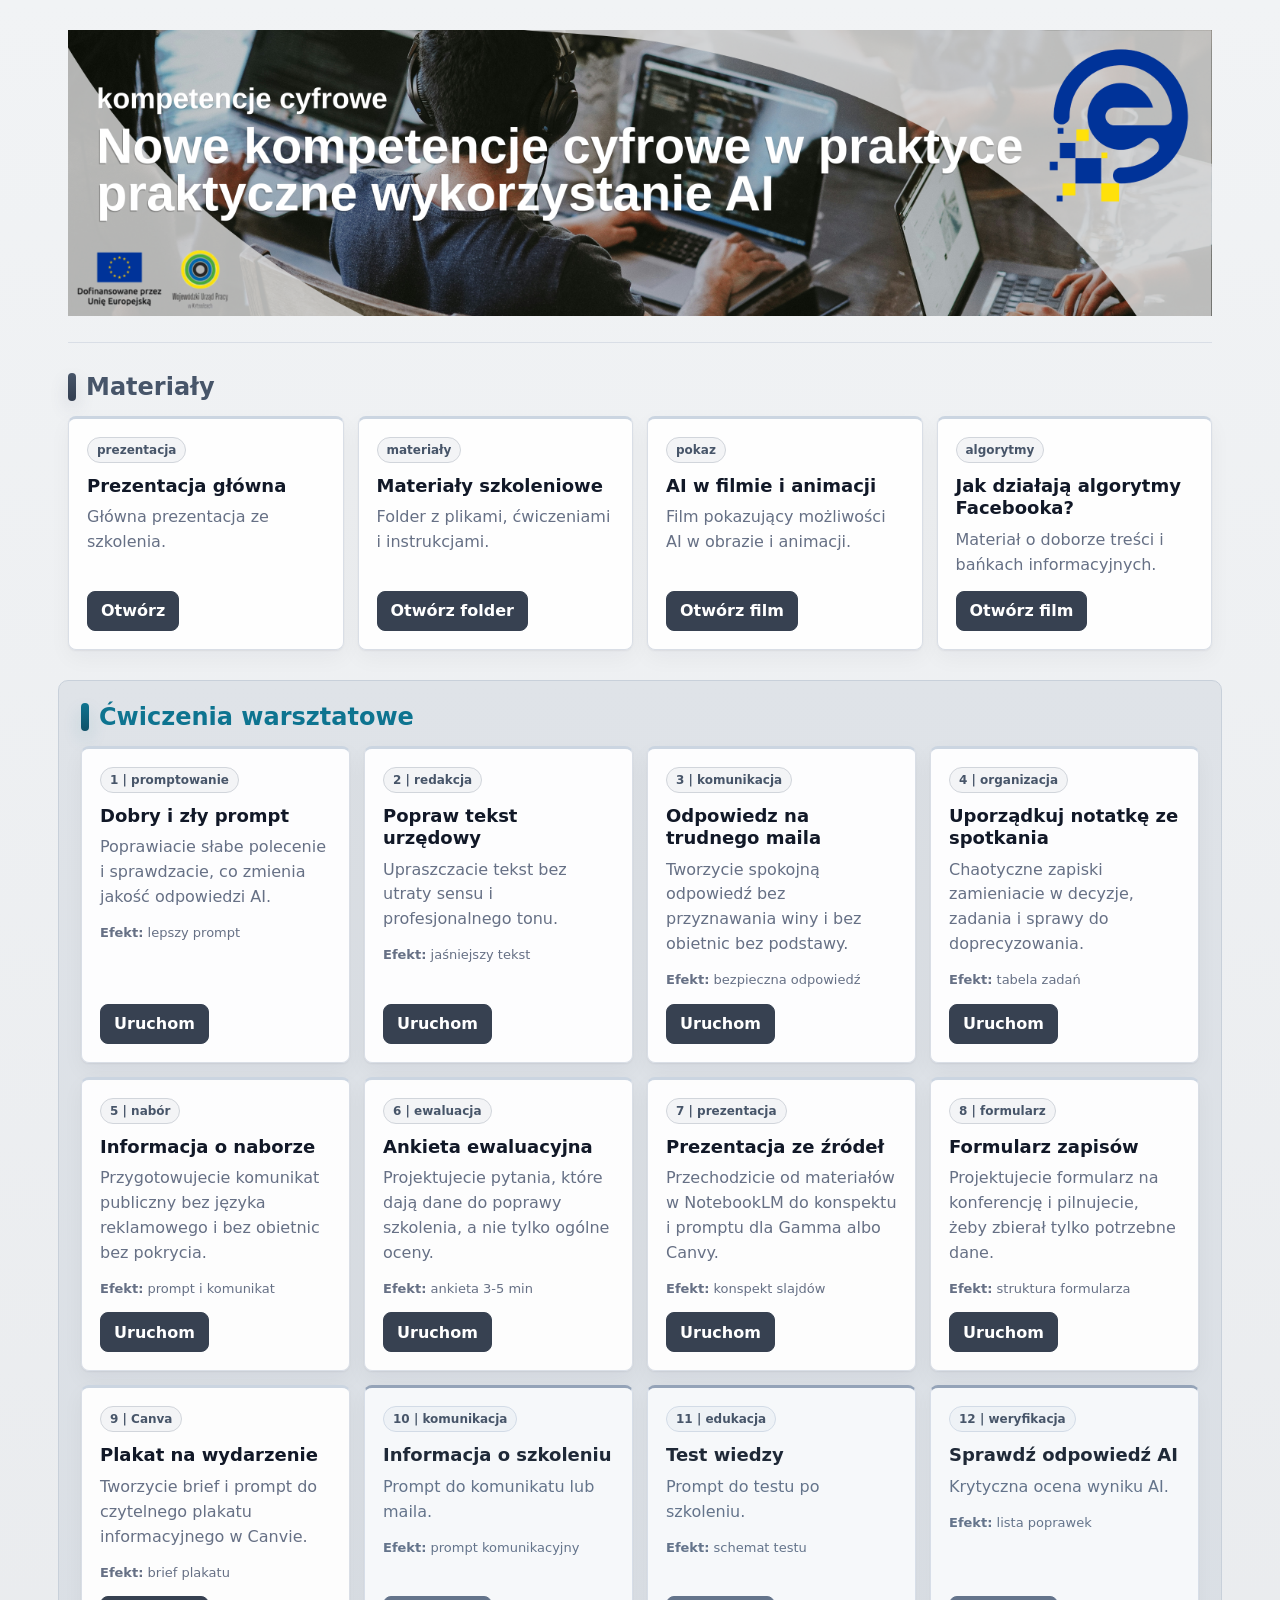
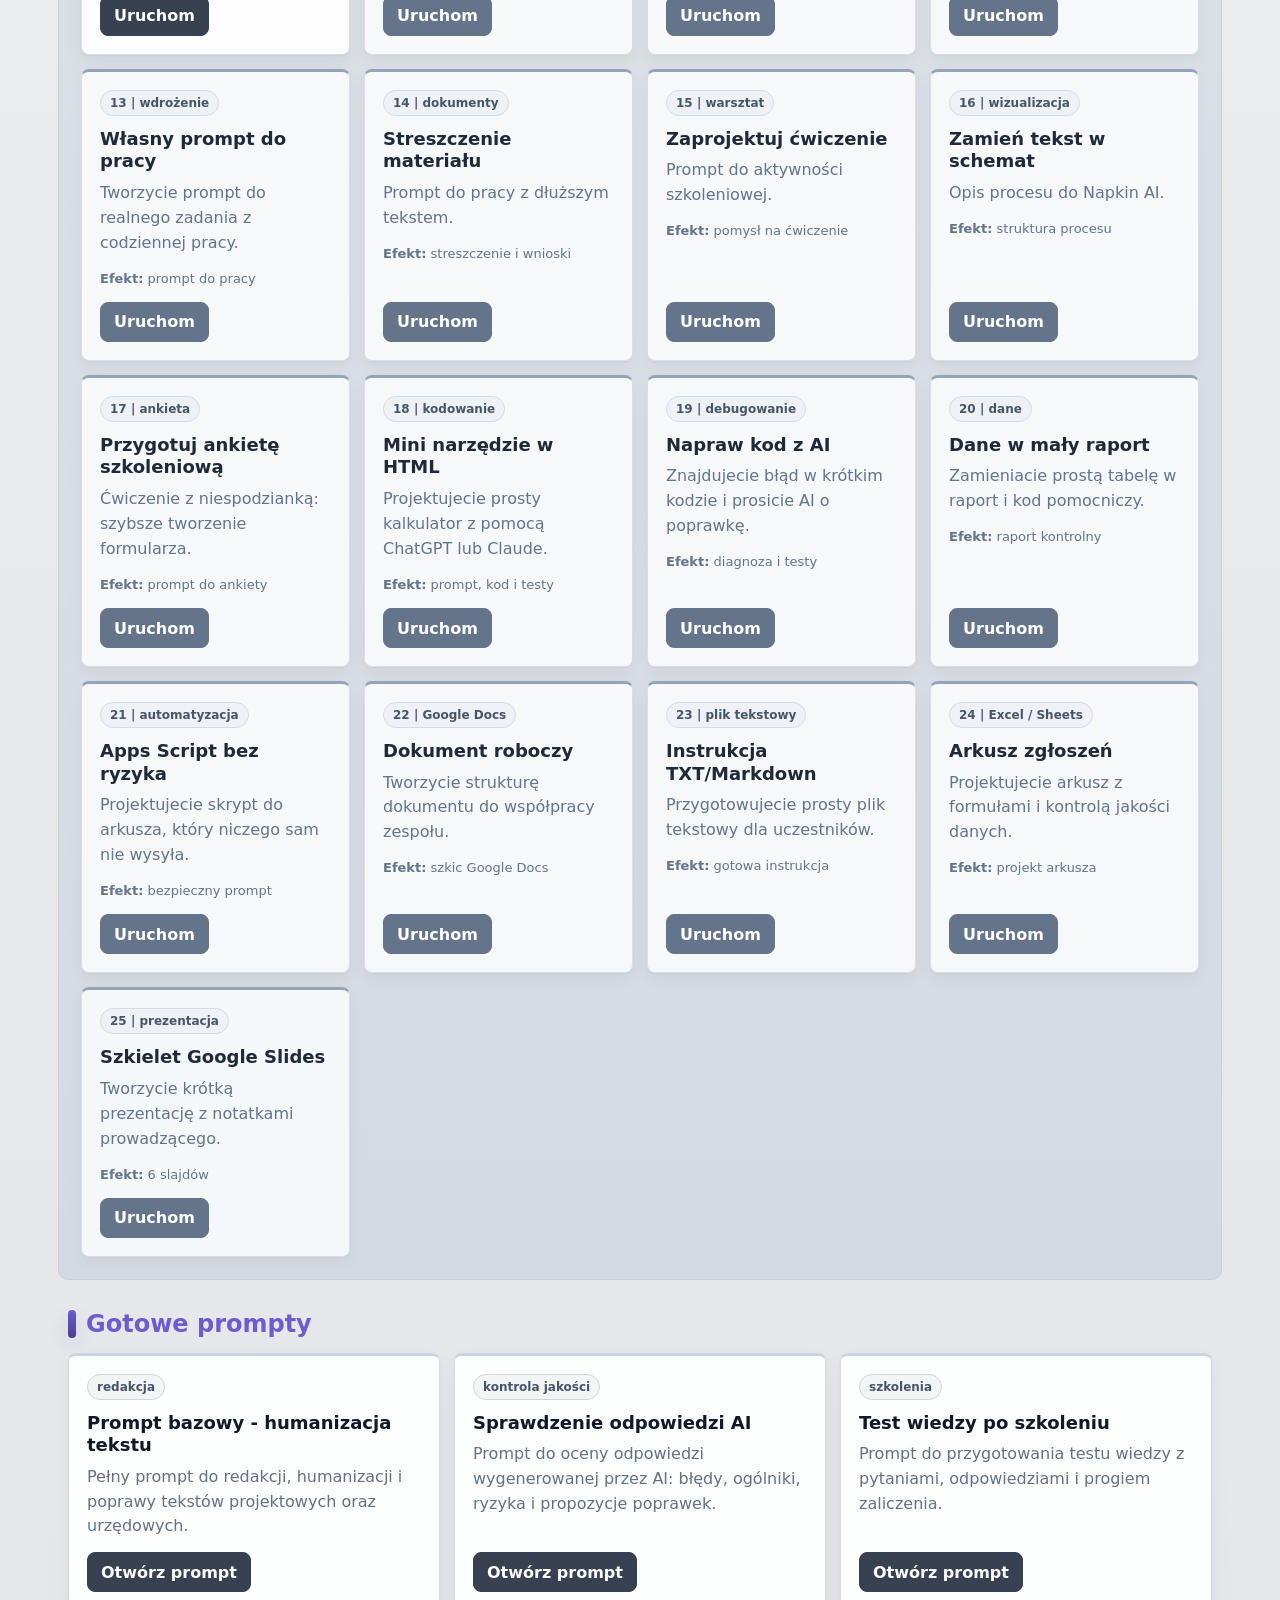
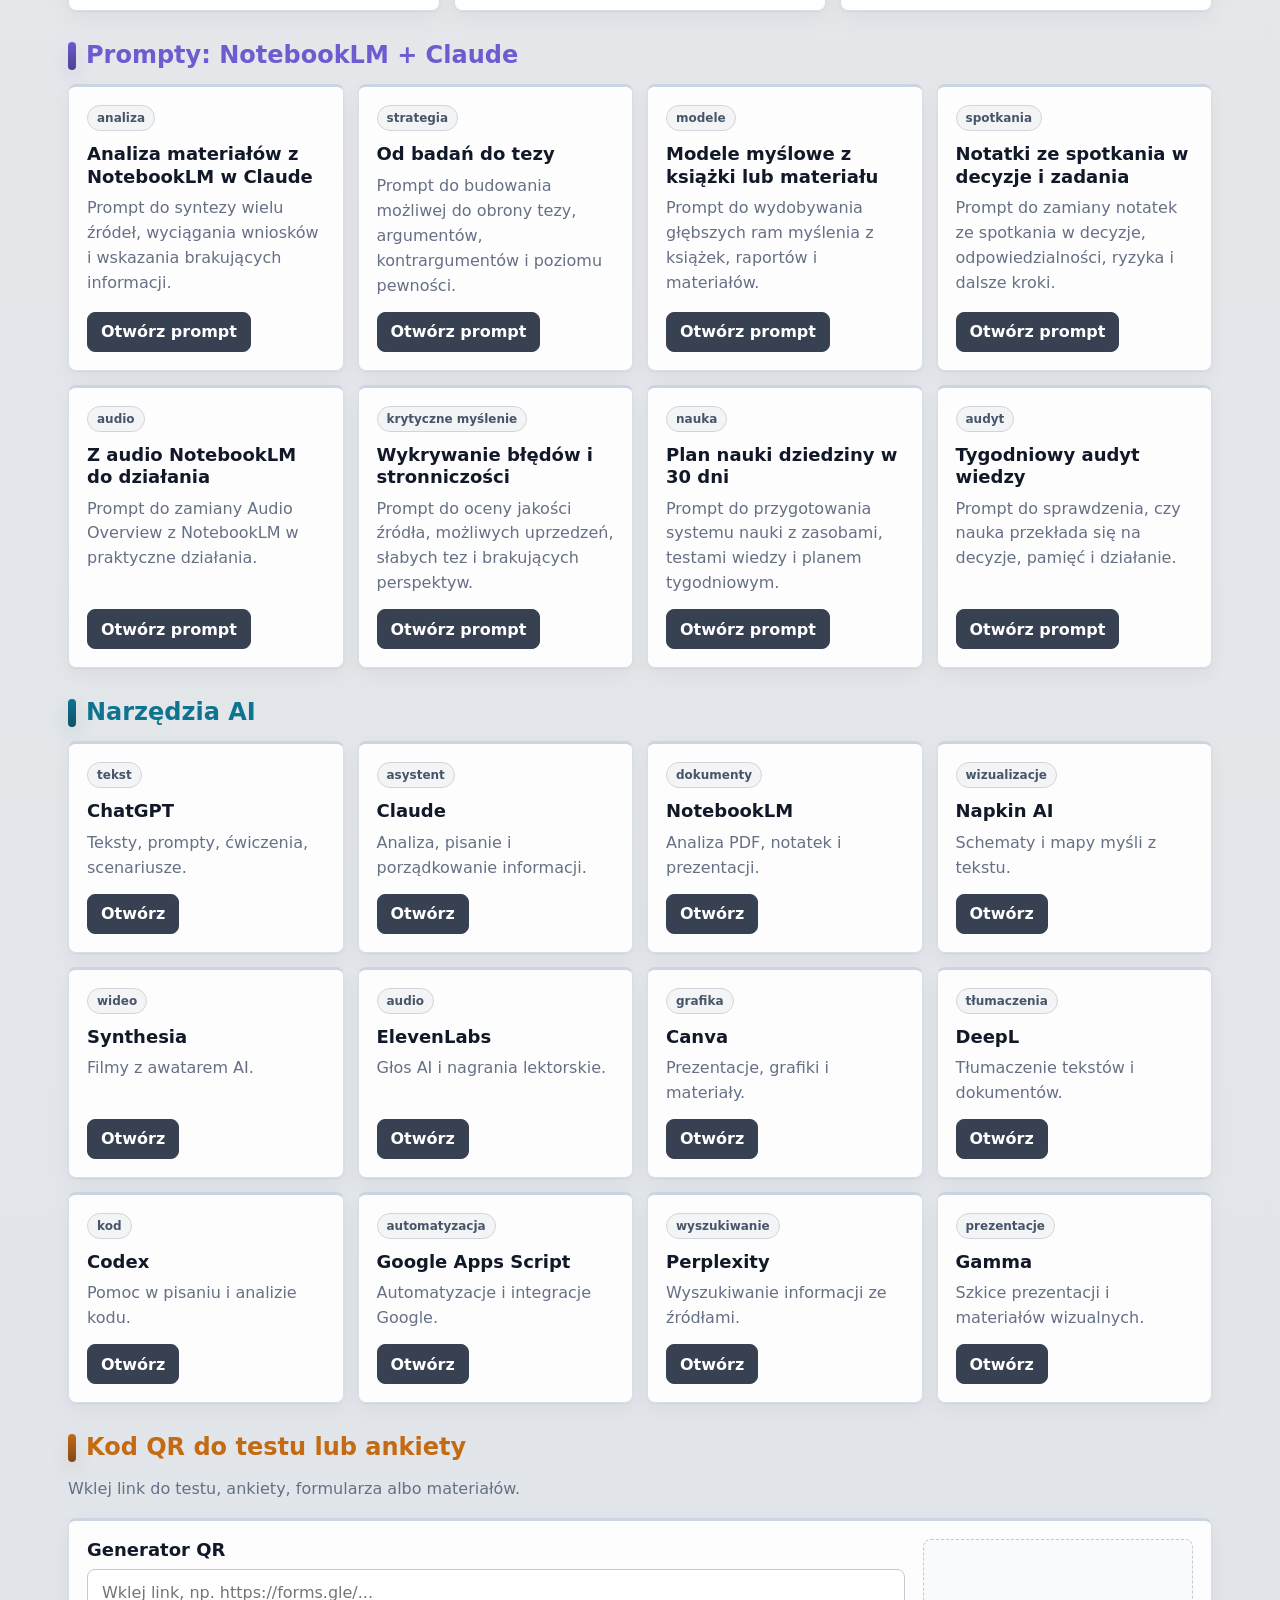
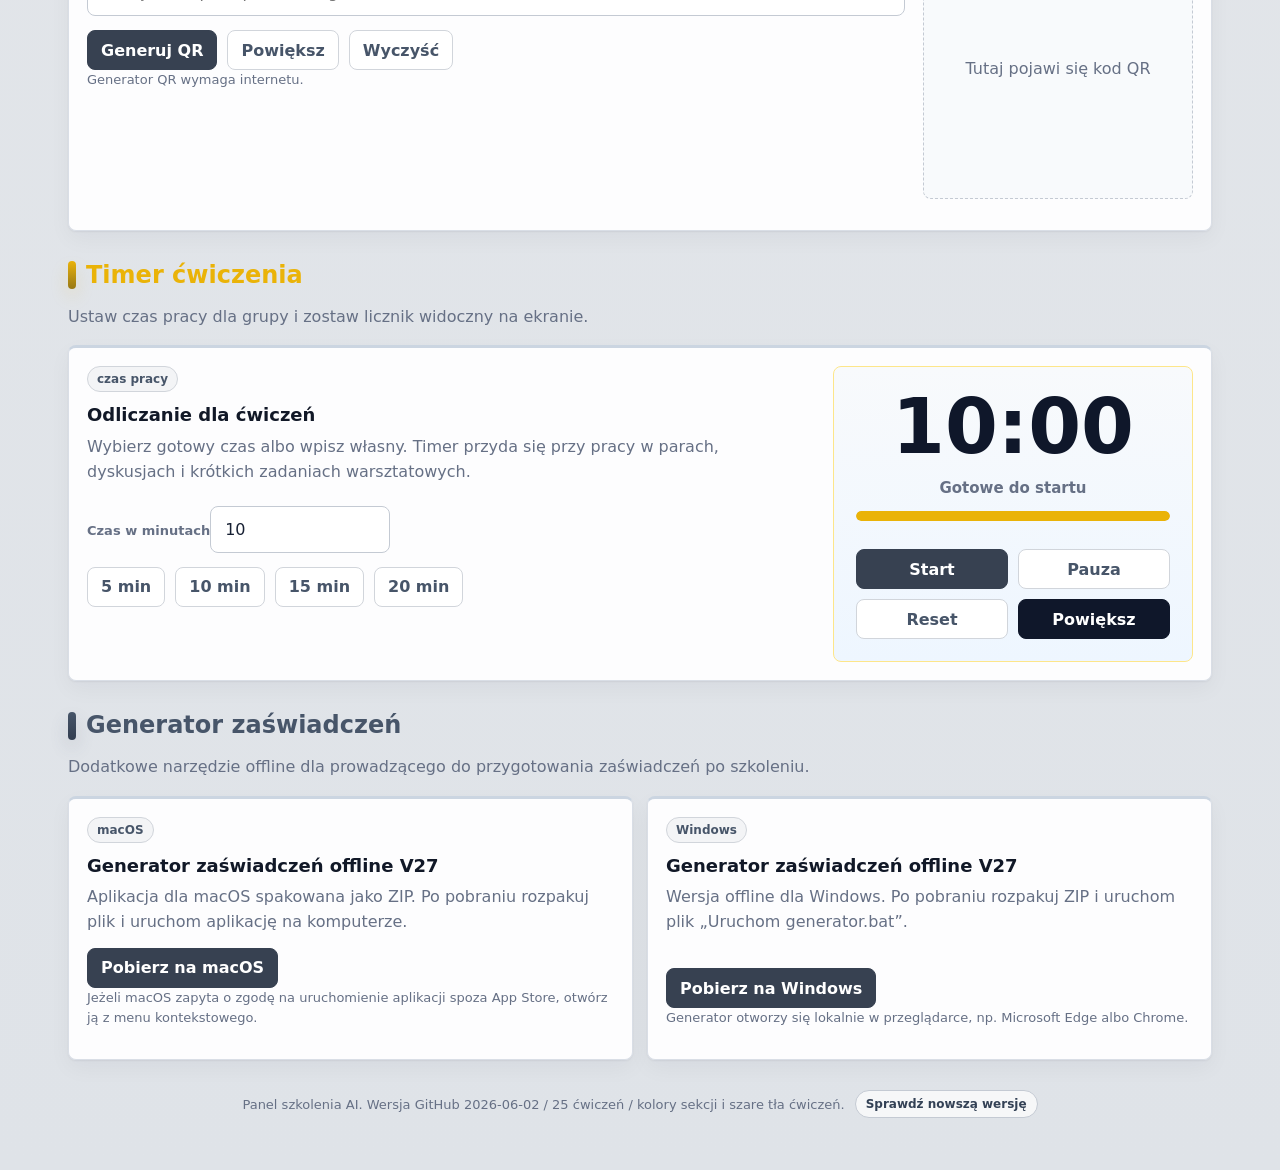
==== commit f814f5e3: "Add files via upload" ====
--- a/index.html
+++ b/index.html
@@ -4,14 +4,14 @@
 <meta charset="utf-8">
 <meta name="viewport" content="width=device-width, initial-scale=1">
 <title>Panel szkolenia AI - stabilny v2</title>
-<link rel="icon" type="image/png" href="assets/project-icon.png?v=20260602-04">
-<link rel="apple-touch-icon" href="assets/project-icon.png?v=20260602-04">
-<link rel="manifest" href="manifest.json?v=20260602-04">
-<link rel="stylesheet" href="assets/app.css?v=20260602-04">
+<link rel="icon" type="image/png" href="assets/project-icon.png?v=20260602-06">
+<link rel="apple-touch-icon" href="assets/project-icon.png?v=20260602-06">
+<link rel="manifest" href="manifest.json?v=20260602-06">
+<link rel="stylesheet" href="assets/app.css?v=20260602-06">
 </head>
 <body>
 <div class="wrap">
-<section class="hero hero-banner"><img src="assets/training-banner.png?v=20260602-04" alt="Nowe kompetencje cyfrowe w praktyce - praktyczne wykorzystanie AI"></section>
+<section class="hero hero-banner"><img src="assets/training-banner.png?v=20260602-06" alt="Nowe kompetencje cyfrowe w praktyce - praktyczne wykorzystanie AI"></section>
 
 <section class="section"><h2>Materiały</h2><div class="grid">
 <article class="card"><span class="tag">prezentacja</span><h3>Prezentacja główna</h3><p>Główna prezentacja ze szkolenia.</p><a class="btn" target="_blank" rel="noopener noreferrer" href="https://kompetencjekierunek4zero.my.canva.site/nowe-kompetencje-cyfrowe-w-praktyce">Otwórz</a></article>
@@ -79,7 +79,7 @@
 <section class="section"><h2>Generator zaświadczeń</h2><p class="lead">Dodatkowe narzędzie offline dla prowadzącego do przygotowania zaświadczeń po szkoleniu.</p><div class="grid"><article class="card"><span class="tag">macOS</span><h3>Generator zaświadczeń offline V27</h3><p>Aplikacja dla macOS spakowana jako ZIP. Po pobraniu rozpakuj plik i uruchom aplikację na komputerze.</p><a class="btn" href="downloads/GeneratorZaswiadczenOfflineV27.zip" download>Pobierz na macOS</a><p class="small">Jeżeli macOS zapyta o zgodę na uruchomienie aplikacji spoza App Store, otwórz ją z menu kontekstowego.</p></article>
 <article class="card"><span class="tag">Windows</span><h3>Generator zaświadczeń offline V27</h3><p>Wersja offline dla Windows. Po pobraniu rozpakuj ZIP i uruchom plik „Uruchom generator.bat”.</p><a class="btn" href="downloads/GeneratorZaswiadczenOfflineV27-Windows.zip" download>Pobierz na Windows</a><p class="small">Generator otworzy się lokalnie w przeglądarce, np. Microsoft Edge albo Chrome.</p></article></div></section>
 
-<p class="footer"><span class="footer-text">Panel szkolenia AI. Wersja GitHub 2026-06-02 / 25 ćwiczeń / subtelne kolory w ćwiczeniach.</span><button class="version-check" type="button" data-action="check-version">Sprawdź nowszą wersję</button><span id="versionStatus" class="version-status" aria-live="polite"></span></p>
+<p class="footer"><span class="footer-text">Panel szkolenia AI. Wersja GitHub 2026-06-02 / 25 ćwiczeń / kolory sekcji i szare tła ćwiczeń.</span><button class="version-check" type="button" data-action="check-version">Sprawdź nowszą wersję</button><span id="versionStatus" class="version-status" aria-live="polite"></span></p>
 </div>
 
 <div class="overlay" id="exerciseOverlay"><div class="modal"><div class="top"><div><h2 id="exTitle">Ćwiczenie</h2><p id="exIntro" class="lead"></p></div><button class="btn ghost" data-action="close-exercise">Zamknij</button></div><div class="meta"><div><strong>Czas</strong><br><span id="exTime">10-15 min</span></div><div><strong>Forma</strong><br><span id="exForm">praca w parach lub grupach</span></div><div><strong>Efekt</strong><br><span id="exResult">wynik do omówienia</span></div></div><div class="task"><h3 id="exHeading">Zadanie</h3><div class="taskbox" id="exTask"></div></div><div class="toolbox" id="exTools"></div><div class="trainer-guide" id="trainerGuide"><span class="tag">scenariusz prowadzącego</span><div class="guidebox" id="exGuide"></div></div><div class="card"><span class="tag">instrukcja</span><h3>Jak wykonać zadanie?</h3><div class="steps" id="exSteps"></div></div><div class="actions exercise-actions"><button class="btn" data-toggle="exHint">Podpowiedzi</button><button class="btn ghost" data-toggle="exCheck">Kryteria</button><button class="btn ghost" data-toggle="exSample">Przykład</button><button class="btn ghost" data-toggle="exDiscuss">Rozmowa</button><button class="btn ghost" data-action="random-exercise">Losuj</button><button class="btn print-btn" data-action="print-exercise" title="Wydrukuj wersję dla uczestników">Drukuj</button><button class="btn screen-mode-btn" data-action="screen-exercise">Tryb ekranowy</button></div><div id="exHint" class="hint hidden"></div><div id="exCheck" class="hint hidden"></div><div id="exSample" class="hint hidden"></div><div id="exDiscuss" class="hint hidden"></div><div class="grid two" style="margin-top:18px"><article class="card"><span class="tag">wasza praca</span><h3>Wynik pracy</h3><textarea class="area" id="exWork" placeholder="Wpiszcie tutaj swoją wersję..."></textarea></article><article class="card"><span class="tag">zasada</span><h3>Jak pracujemy z AI?</h3><p>Najpierw doprecyzujcie zadanie, potem wygenerujcie odpowiedź, sprawdźcie wynik, poprawcie polecenie i oceńcie, czy materiał nadaje się do użycia.</p></article></div></div></div>
@@ -89,13 +89,13 @@
 <section class="print-sheet" id="printExercise" aria-hidden="true"></section>
 
 
-<script src="assets/exercises.js?v=20260602-04" defer></script>
-<script src="assets/exercise-variants-advanced.js?v=20260602-04" defer></script>
-<script src="assets/exercise-overrides-03-04.js?v=20260602-04" defer></script>
-<script src="assets/exercise-overrides-05-09.js?v=20260602-04" defer></script>
-<script src="assets/exercise-modern-07.js?v=20260602-04" defer></script>
-<script src="assets/exercise-visual-all.js?v=20260602-04" defer></script>
-<script src="assets/app.js?v=20260602-04" defer></script>
+<script src="assets/exercises.js?v=20260602-06" defer></script>
+<script src="assets/exercise-variants-advanced.js?v=20260602-06" defer></script>
+<script src="assets/exercise-overrides-03-04.js?v=20260602-06" defer></script>
+<script src="assets/exercise-overrides-05-09.js?v=20260602-06" defer></script>
+<script src="assets/exercise-modern-07.js?v=20260602-06" defer></script>
+<script src="assets/exercise-visual-all.js?v=20260602-06" defer></script>
+<script src="assets/app.js?v=20260602-06" defer></script>
 
 </body>
 </html>
--- a/assets/app.css
+++ b/assets/app.css
@@ -42,10 +42,6 @@
 
 .hero-banner {
   overflow: hidden;
-  border: 1px solid rgba(196, 202, 211, .9);
-  border-radius: 10px;
-  background: #e5e7eb;
-  box-shadow: var(--shadow);
 }
 
 .hero-banner img {
@@ -68,17 +64,22 @@
 }
 
 .wrap > .section:nth-of-type(2) {
-  --accent: #2563eb;
-  --accent-rgb: 37, 99, 235;
-  --accent-soft: #eff6ff;
-  --accent-line: #bfdbfe;
+  --accent: #475569;
+  --accent-rgb: 71, 85, 105;
+  --accent-soft: #f1f5f9;
+  --accent-line: #cbd5e1;
 }
 
 .wrap > .section:nth-of-type(3) {
-  --accent: #0f8f68;
-  --accent-rgb: 15, 143, 104;
-  --accent-soft: #ecfdf5;
-  --accent-line: #b7ead7;
+  --accent: #0e7490;
+  --accent-rgb: 14, 116, 144;
+  --accent-soft: #ecfeff;
+  --accent-line: #a5f3fc;
+  margin-inline: -10px;
+  padding: 22px;
+  background: linear-gradient(180deg, #dfe3e8 0%, #d4dae1 100%);
+  border: 1px solid #c8d0da;
+  border-radius: 10px;
 }
 
 .wrap > .section:nth-of-type(4),
@@ -601,8 +602,10 @@
   width: min(1280px, 100%);
   min-height: calc(100vh - 60px);
   padding: 28px;
-  background: rgba(255, 255, 255, .94);
-  border: 1px solid var(--line);
+  background:
+    radial-gradient(circle at 8% 0%, rgba(14, 116, 144, .08) 0%, rgba(255, 255, 255, 0) 30%),
+    linear-gradient(180deg, #dfe3e8 0%, #d4dae1 100%);
+  border: 1px solid #c8d0da;
   border-radius: 14px;
   box-shadow: 0 22px 90px rgba(15, 23, 42, .14);
 }
@@ -613,7 +616,7 @@
   gap: 18px;
   align-items: flex-start;
   padding-bottom: 16px;
-  border-bottom: 1px solid var(--line);
+  border-bottom: 1px solid rgba(148, 163, 184, .6);
 }
 
 .screen-top h2 {
@@ -702,8 +705,8 @@
   max-width: 1080px;
   margin: 0 auto;
   padding: 24px;
-  background: var(--surface);
-  border: 1px solid var(--line);
+  background: linear-gradient(180deg, #dfe3e8 0%, #d4dae1 100%);
+  border: 1px solid #c8d0da;
   border-radius: 10px;
   box-shadow: 0 22px 70px rgba(15, 23, 42, .16);
 }
@@ -714,7 +717,7 @@
   justify-content: space-between;
   gap: 18px;
   padding-bottom: 16px;
-  border-bottom: 1px solid var(--line);
+  border-bottom: 1px solid rgba(148, 163, 184, .6);
 }
 
 .top h2 {
@@ -830,8 +833,8 @@
 .modal-modern {
   max-width: 1220px;
   background:
-    radial-gradient(circle at 8% 0%, rgba(37, 99, 235, .045) 0%, rgba(255, 255, 255, 0) 28%),
-    linear-gradient(180deg, #ffffff 0%, #f8fafc 100%);
+    radial-gradient(circle at 8% 0%, rgba(14, 116, 144, .09) 0%, rgba(255, 255, 255, 0) 30%),
+    linear-gradient(180deg, #dfe3e8 0%, #d4dae1 100%);
 }
 
 .modal-modern > .task,
@@ -1943,6 +1946,11 @@
 @media (max-width: 900px) {
   .wrap { padding: 20px 16px 38px; }
 
+  .wrap > .section:nth-of-type(3) {
+    margin-inline: 0;
+    padding: 18px;
+  }
+
   .hero {
     padding-bottom: 22px;
   }
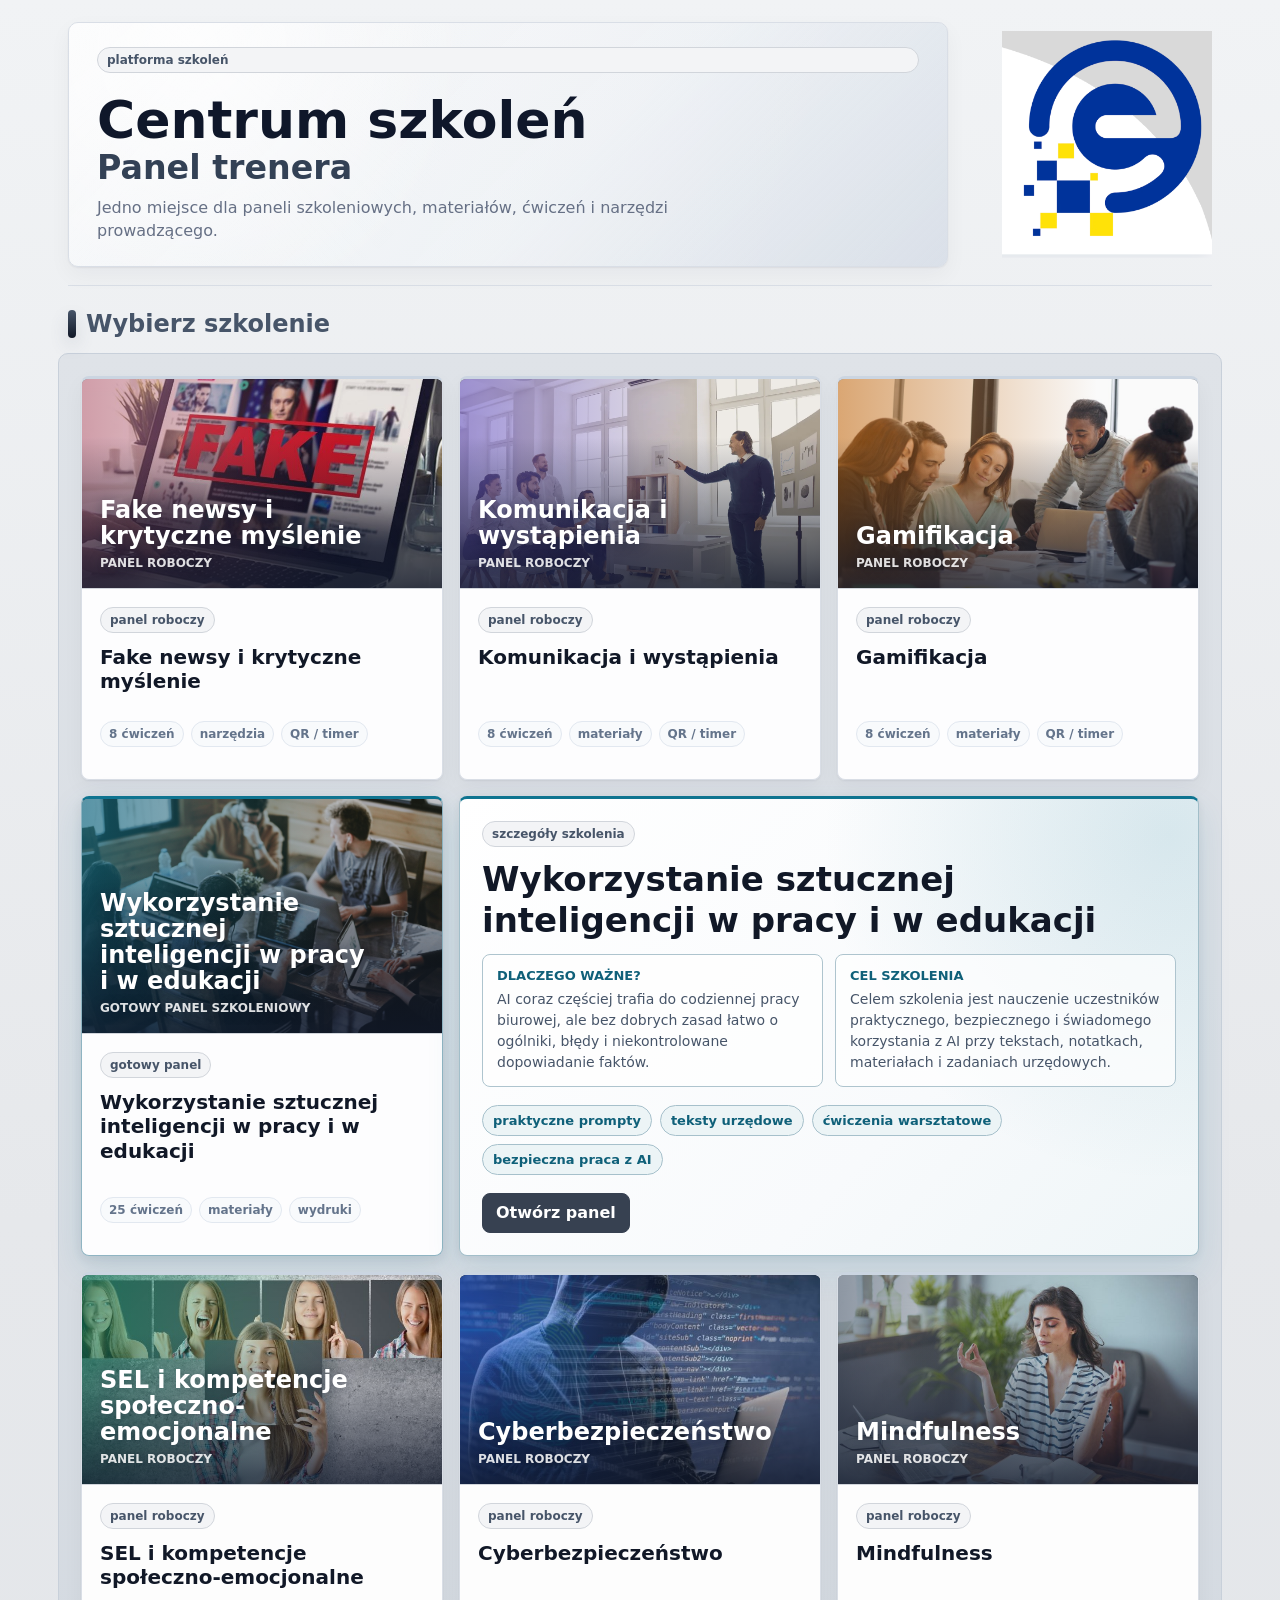
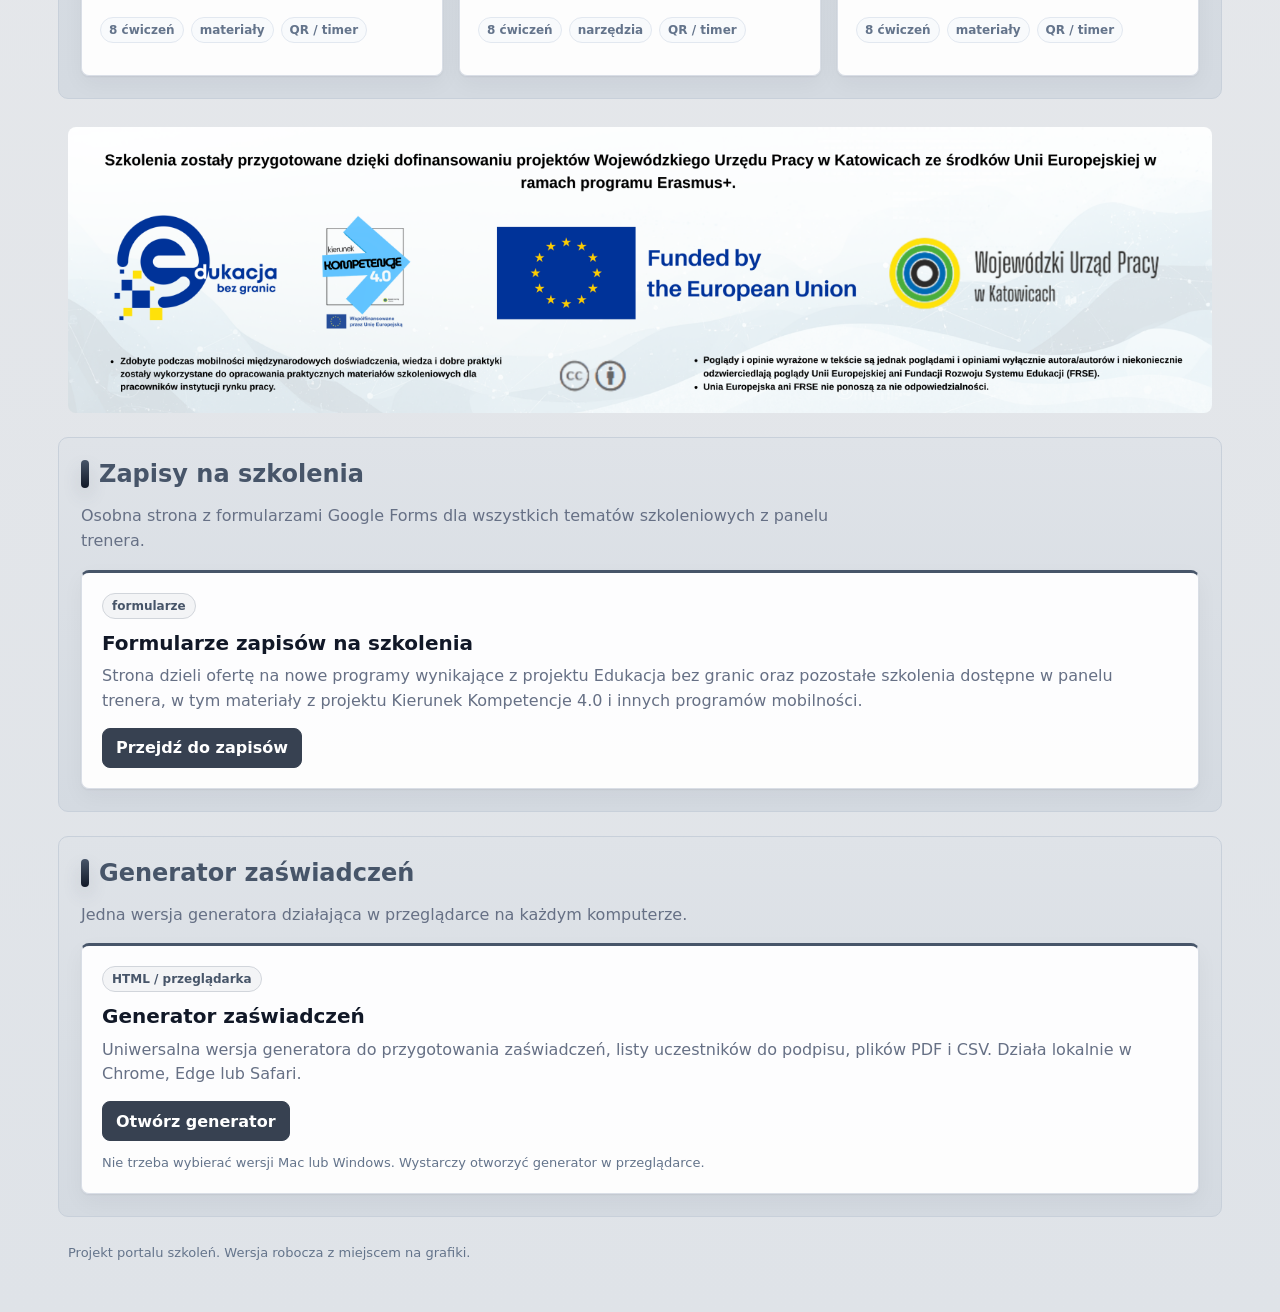
==== commit 7131f7df: "Add files via upload" ====
--- a/index.html
+++ b/index.html
@@ -3,99 +3,201 @@
 <head>
 <meta charset="utf-8">
 <meta name="viewport" content="width=device-width, initial-scale=1">
-<title>Panel szkolenia AI - stabilny v2</title>
-<link rel="icon" type="image/png" href="assets/project-icon.png?v=20260602-06">
-<link rel="apple-touch-icon" href="assets/project-icon.png?v=20260602-06">
-<link rel="manifest" href="manifest.json?v=20260602-06">
-<link rel="stylesheet" href="assets/app.css?v=20260602-06">
+<title>Centrum szkoleń - Panel trenera</title>
+<link rel="stylesheet" href="assets/portal.css">
+<script src="assets/portal.js" defer></script>
 </head>
 <body>
-<div class="wrap">
-<section class="hero hero-banner"><img src="assets/training-banner.png?v=20260602-06" alt="Nowe kompetencje cyfrowe w praktyce - praktyczne wykorzystanie AI"></section>
-
-<section class="section"><h2>Materiały</h2><div class="grid">
-<article class="card"><span class="tag">prezentacja</span><h3>Prezentacja główna</h3><p>Główna prezentacja ze szkolenia.</p><a class="btn" target="_blank" rel="noopener noreferrer" href="https://kompetencjekierunek4zero.my.canva.site/nowe-kompetencje-cyfrowe-w-praktyce">Otwórz</a></article>
-<article class="card"><span class="tag">materiały</span><h3>Materiały szkoleniowe</h3><p>Folder z plikami, ćwiczeniami i instrukcjami.</p><a class="btn" target="_blank" rel="noopener noreferrer" href="https://drive.google.com/drive/folders/1gWG70TXxnVP_hQ6uuGFTmbhtv6V8ANJq?usp=drive_link">Otwórz folder</a></article>
-<article class="card"><span class="tag">pokaz</span><h3>AI w filmie i animacji</h3><p>Film pokazujący możliwości AI w obrazie i animacji.</p><a class="btn" target="_blank" rel="noopener noreferrer" href="https://www.youtube.com/watch?v=fbVv0ZPk0fw">Otwórz film</a></article>
-<article class="card"><span class="tag">algorytmy</span><h3>Jak działają algorytmy Facebooka?</h3><p>Materiał o doborze treści i bańkach informacyjnych.</p><a class="btn" target="_blank" rel="noopener noreferrer" href="https://www.youtube.com/watch?v=GLzHystd0Y4">Otwórz film</a></article>
-</div></section>
-
-<section class="section"><h2>Ćwiczenia warsztatowe</h2><div class="grid"><article class="card exercise-ready"><span class="tag">1 | promptowanie</span><h3>Dobry i zły prompt</h3><p>Poprawiacie słabe polecenie i sprawdzacie, co zmienia jakość odpowiedzi AI.</p><p class="small"><strong>Efekt:</strong> lepszy prompt</p><button class="btn" data-exercise="prompt">Uruchom</button></article>
-<article class="card exercise-ready"><span class="tag">2 | redakcja</span><h3>Popraw tekst urzędowy</h3><p>Upraszczacie tekst bez utraty sensu i profesjonalnego tonu.</p><p class="small"><strong>Efekt:</strong> jaśniejszy tekst</p><button class="btn" data-exercise="text">Uruchom</button></article>
-<article class="card exercise-ready"><span class="tag">3 | komunikacja</span><h3>Odpowiedz na trudnego maila</h3><p>Tworzycie spokojną odpowiedź bez przyznawania winy i bez obietnic bez podstawy.</p><p class="small"><strong>Efekt:</strong> bezpieczna odpowiedź</p><button class="btn" data-exercise="email">Uruchom</button></article>
-<article class="card exercise-ready"><span class="tag">4 | organizacja</span><h3>Uporządkuj notatkę ze spotkania</h3><p>Chaotyczne zapiski zamieniacie w decyzje, zadania i sprawy do doprecyzowania.</p><p class="small"><strong>Efekt:</strong> tabela zadań</p><button class="btn" data-exercise="meeting">Uruchom</button></article>
-<article class="card exercise-ready"><span class="tag">5 | nabór</span><h3>Informacja o naborze</h3><p>Przygotowujecie komunikat publiczny bez języka reklamowego i bez obietnic bez pokrycia.</p><p class="small"><strong>Efekt:</strong> prompt i komunikat</p><button class="btn" data-exercise="recruitment-info">Uruchom</button></article>
-<article class="card exercise-ready"><span class="tag">6 | ewaluacja</span><h3>Ankieta ewaluacyjna</h3><p>Projektujecie pytania, które dają dane do poprawy szkolenia, a nie tylko ogólne oceny.</p><p class="small"><strong>Efekt:</strong> ankieta 3-5 min</p><button class="btn" data-exercise="evaluation-survey">Uruchom</button></article>
-<article class="card exercise-ready"><span class="tag">7 | prezentacja</span><h3>Prezentacja ze źródeł</h3><p>Przechodzicie od materiałów w NotebookLM do konspektu i promptu dla Gamma albo Canvy.</p><p class="small"><strong>Efekt:</strong> konspekt slajdów</p><button class="btn" data-exercise="source-presentation">Uruchom</button></article>
-<article class="card exercise-ready"><span class="tag">8 | formularz</span><h3>Formularz zapisów</h3><p>Projektujecie formularz na konferencję i pilnujecie, żeby zbierał tylko potrzebne dane.</p><p class="small"><strong>Efekt:</strong> struktura formularza</p><button class="btn" data-exercise="conference-form">Uruchom</button></article>
-<article class="card exercise-ready"><span class="tag">9 | Canva</span><h3>Plakat na wydarzenie</h3><p>Tworzycie brief i prompt do czytelnego plakatu informacyjnego w Canvie.</p><p class="small"><strong>Efekt:</strong> brief plakatu</p><button class="btn" data-exercise="canva-poster">Uruchom</button></article>
-<article class="card exercise-muted"><span class="tag">10 | komunikacja</span><h3>Informacja o szkoleniu</h3><p>Prompt do komunikatu lub maila.</p><p class="small"><strong>Efekt:</strong> prompt komunikacyjny</p><button class="btn" data-exercise="info">Uruchom</button></article>
-<article class="card exercise-muted"><span class="tag">11 | edukacja</span><h3>Test wiedzy</h3><p>Prompt do testu po szkoleniu.</p><p class="small"><strong>Efekt:</strong> schemat testu</p><button class="btn" data-exercise="test">Uruchom</button></article>
-<article class="card exercise-muted"><span class="tag">12 | weryfikacja</span><h3>Sprawdź odpowiedź AI</h3><p>Krytyczna ocena wyniku AI.</p><p class="small"><strong>Efekt:</strong> lista poprawek</p><button class="btn" data-exercise="verify">Uruchom</button></article>
-<article class="card exercise-muted"><span class="tag">13 | wdrożenie</span><h3>Własny prompt do pracy</h3><p>Tworzycie prompt do realnego zadania z codziennej pracy.</p><p class="small"><strong>Efekt:</strong> prompt do pracy</p><button class="btn" data-exercise="own">Uruchom</button></article>
-<article class="card exercise-muted"><span class="tag">14 | dokumenty</span><h3>Streszczenie materiału</h3><p>Prompt do pracy z dłuższym tekstem.</p><p class="small"><strong>Efekt:</strong> streszczenie i wnioski</p><button class="btn" data-exercise="summary">Uruchom</button></article>
-<article class="card exercise-muted"><span class="tag">15 | warsztat</span><h3>Zaprojektuj ćwiczenie</h3><p>Prompt do aktywności szkoleniowej.</p><p class="small"><strong>Efekt:</strong> pomysł na ćwiczenie</p><button class="btn" data-exercise="workshop">Uruchom</button></article>
-<article class="card exercise-muted"><span class="tag">16 | wizualizacja</span><h3>Zamień tekst w schemat</h3><p>Opis procesu do Napkin AI.</p><p class="small"><strong>Efekt:</strong> struktura procesu</p><button class="btn" data-exercise="visual">Uruchom</button></article>
-<article class="card exercise-muted"><span class="tag">17 | ankieta</span><h3>Przygotuj ankietę szkoleniową</h3><p>Ćwiczenie z niespodzianką: szybsze tworzenie formularza.</p><p class="small"><strong>Efekt:</strong> prompt do ankiety</p><button class="btn" data-exercise="forms">Uruchom</button></article>
-<article class="card exercise-muted"><span class="tag">18 | kodowanie</span><h3>Mini narzędzie w HTML</h3><p>Projektujecie prosty kalkulator z pomocą ChatGPT lub Claude.</p><p class="small"><strong>Efekt:</strong> prompt, kod i testy</p><button class="btn" data-exercise="code-tool">Uruchom</button></article>
-<article class="card exercise-muted"><span class="tag">19 | debugowanie</span><h3>Napraw kod z AI</h3><p>Znajdujecie błąd w krótkim kodzie i prosicie AI o poprawkę.</p><p class="small"><strong>Efekt:</strong> diagnoza i testy</p><button class="btn" data-exercise="code-debug">Uruchom</button></article>
-<article class="card exercise-muted"><span class="tag">20 | dane</span><h3>Dane w mały raport</h3><p>Zamieniacie prostą tabelę w raport i kod pomocniczy.</p><p class="small"><strong>Efekt:</strong> raport kontrolny</p><button class="btn" data-exercise="code-data">Uruchom</button></article>
-<article class="card exercise-muted"><span class="tag">21 | automatyzacja</span><h3>Apps Script bez ryzyka</h3><p>Projektujecie skrypt do arkusza, który niczego sam nie wysyła.</p><p class="small"><strong>Efekt:</strong> bezpieczny prompt</p><button class="btn" data-exercise="code-script">Uruchom</button></article>
-<article class="card exercise-muted"><span class="tag">22 | Google Docs</span><h3>Dokument roboczy</h3><p>Tworzycie strukturę dokumentu do współpracy zespołu.</p><p class="small"><strong>Efekt:</strong> szkic Google Docs</p><button class="btn" data-exercise="file-doc">Uruchom</button></article>
-<article class="card exercise-muted"><span class="tag">23 | plik tekstowy</span><h3>Instrukcja TXT/Markdown</h3><p>Przygotowujecie prosty plik tekstowy dla uczestników.</p><p class="small"><strong>Efekt:</strong> gotowa instrukcja</p><button class="btn" data-exercise="file-text">Uruchom</button></article>
-<article class="card exercise-muted"><span class="tag">24 | Excel / Sheets</span><h3>Arkusz zgłoszeń</h3><p>Projektujecie arkusz z formułami i kontrolą jakości danych.</p><p class="small"><strong>Efekt:</strong> projekt arkusza</p><button class="btn" data-exercise="file-sheet">Uruchom</button></article>
-<article class="card exercise-muted"><span class="tag">25 | prezentacja</span><h3>Szkielet Google Slides</h3><p>Tworzycie krótką prezentację z notatkami prowadzącego.</p><p class="small"><strong>Efekt:</strong> 6 slajdów</p><button class="btn" data-exercise="file-slides">Uruchom</button></article></div></section>
-
-<section class="section"><h2>Gotowe prompty</h2><div class="grid"><article class="card"><span class="tag">redakcja</span><h3>Prompt bazowy - humanizacja tekstu</h3><p>Pełny prompt do redakcji, humanizacji i poprawy tekstów projektowych oraz urzędowych.</p><a class="btn" target="_blank" rel="noopener noreferrer" href="prompts/humanizacja.html">Otwórz prompt</a></article>
-<article class="card"><span class="tag">kontrola jakości</span><h3>Sprawdzenie odpowiedzi AI</h3><p>Prompt do oceny odpowiedzi wygenerowanej przez AI: błędy, ogólniki, ryzyka i propozycje poprawek.</p><a class="btn" target="_blank" rel="noopener noreferrer" href="prompts/sprawdzenie-ai.html">Otwórz prompt</a></article>
-<article class="card"><span class="tag">szkolenia</span><h3>Test wiedzy po szkoleniu</h3><p>Prompt do przygotowania testu wiedzy z pytaniami, odpowiedziami i progiem zaliczenia.</p><a class="btn" target="_blank" rel="noopener noreferrer" href="prompts/test-wiedzy.html">Otwórz prompt</a></article></div></section>
-
-<section class="section"><h2>Prompty: NotebookLM + Claude</h2><div class="grid"><article class="card"><span class="tag">analiza</span><h3>Analiza materiałów z NotebookLM w Claude</h3><p>Prompt do syntezy wielu źródeł, wyciągania wniosków i wskazania brakujących informacji.</p><a class="btn" target="_blank" rel="noopener noreferrer" href="prompts/notebooklm-claude-analiza.html">Otwórz prompt</a></article>
-<article class="card"><span class="tag">strategia</span><h3>Od badań do tezy</h3><p>Prompt do budowania możliwej do obrony tezy, argumentów, kontrargumentów i poziomu pewności.</p><a class="btn" target="_blank" rel="noopener noreferrer" href="prompts/teza-z-badan.html">Otwórz prompt</a></article>
-<article class="card"><span class="tag">modele</span><h3>Modele myślowe z książki lub materiału</h3><p>Prompt do wydobywania głębszych ram myślenia z książek, raportów i materiałów.</p><a class="btn" target="_blank" rel="noopener noreferrer" href="prompts/modele-myslowe.html">Otwórz prompt</a></article>
-<article class="card"><span class="tag">spotkania</span><h3>Notatki ze spotkania w decyzje i zadania</h3><p>Prompt do zamiany notatek ze spotkania w decyzje, odpowiedzialności, ryzyka i dalsze kroki.</p><a class="btn" target="_blank" rel="noopener noreferrer" href="prompts/notatki-decyzje-zadania.html">Otwórz prompt</a></article>
-<article class="card"><span class="tag">audio</span><h3>Z audio NotebookLM do działania</h3><p>Prompt do zamiany Audio Overview z NotebookLM w praktyczne działania.</p><a class="btn" target="_blank" rel="noopener noreferrer" href="prompts/audio-do-dzialania.html">Otwórz prompt</a></article>
-<article class="card"><span class="tag">krytyczne myślenie</span><h3>Wykrywanie błędów i stronniczości</h3><p>Prompt do oceny jakości źródła, możliwych uprzedzeń, słabych tez i brakujących perspektyw.</p><a class="btn" target="_blank" rel="noopener noreferrer" href="prompts/ocena-zrodla.html">Otwórz prompt</a></article>
-<article class="card"><span class="tag">nauka</span><h3>Plan nauki dziedziny w 30 dni</h3><p>Prompt do przygotowania systemu nauki z zasobami, testami wiedzy i planem tygodniowym.</p><a class="btn" target="_blank" rel="noopener noreferrer" href="prompts/plan-nauki-30-dni.html">Otwórz prompt</a></article>
-<article class="card"><span class="tag">audyt</span><h3>Tygodniowy audyt wiedzy</h3><p>Prompt do sprawdzenia, czy nauka przekłada się na decyzje, pamięć i działanie.</p><a class="btn" target="_blank" rel="noopener noreferrer" href="prompts/audyt-wiedzy.html">Otwórz prompt</a></article></div></section>
-
-<section class="section"><h2>Narzędzia AI</h2><div class="grid"><article class="card"><span class="tag">tekst</span><h3>ChatGPT</h3><p>Teksty, prompty, ćwiczenia, scenariusze.</p><a class="btn" target="_blank" rel="noopener noreferrer" href="https://chatgpt.com">Otwórz</a></article>
-<article class="card"><span class="tag">asystent</span><h3>Claude</h3><p>Analiza, pisanie i porządkowanie informacji.</p><a class="btn" target="_blank" rel="noopener noreferrer" href="https://claude.ai">Otwórz</a></article>
-<article class="card"><span class="tag">dokumenty</span><h3>NotebookLM</h3><p>Analiza PDF, notatek i prezentacji.</p><a class="btn" target="_blank" rel="noopener noreferrer" href="https://notebooklm.google.com">Otwórz</a></article>
-<article class="card"><span class="tag">wizualizacje</span><h3>Napkin AI</h3><p>Schematy i mapy myśli z tekstu.</p><a class="btn" target="_blank" rel="noopener noreferrer" href="https://www.napkin.ai">Otwórz</a></article>
-<article class="card"><span class="tag">wideo</span><h3>Synthesia</h3><p>Filmy z awatarem AI.</p><a class="btn" target="_blank" rel="noopener noreferrer" href="https://www.synthesia.io">Otwórz</a></article>
-<article class="card"><span class="tag">audio</span><h3>ElevenLabs</h3><p>Głos AI i nagrania lektorskie.</p><a class="btn" target="_blank" rel="noopener noreferrer" href="https://elevenlabs.io">Otwórz</a></article>
-<article class="card"><span class="tag">grafika</span><h3>Canva</h3><p>Prezentacje, grafiki i materiały.</p><a class="btn" target="_blank" rel="noopener noreferrer" href="https://www.canva.com">Otwórz</a></article>
-<article class="card"><span class="tag">tłumaczenia</span><h3>DeepL</h3><p>Tłumaczenie tekstów i dokumentów.</p><a class="btn" target="_blank" rel="noopener noreferrer" href="https://www.deepl.com/pl/translator">Otwórz</a></article>
-<article class="card"><span class="tag">kod</span><h3>Codex</h3><p>Pomoc w pisaniu i analizie kodu.</p><a class="btn" target="_blank" rel="noopener noreferrer" href="https://chatgpt.com/codex">Otwórz</a></article>
-<article class="card"><span class="tag">automatyzacja</span><h3>Google Apps Script</h3><p>Automatyzacje i integracje Google.</p><a class="btn" target="_blank" rel="noopener noreferrer" href="https://script.google.com/">Otwórz</a></article>
-<article class="card"><span class="tag">wyszukiwanie</span><h3>Perplexity</h3><p>Wyszukiwanie informacji ze źródłami.</p><a class="btn" target="_blank" rel="noopener noreferrer" href="https://www.perplexity.ai">Otwórz</a></article>
-<article class="card"><span class="tag">prezentacje</span><h3>Gamma</h3><p>Szkice prezentacji i materiałów wizualnych.</p><a class="btn" target="_blank" rel="noopener noreferrer" href="https://gamma.app">Otwórz</a></article></div></section>
-
-<section class="section"><h2>Kod QR do testu lub ankiety</h2><p class="lead">Wklej link do testu, ankiety, formularza albo materiałów.</p><div class="card qr"><div><h3>Generator QR</h3><input id="qrInput" class="input" placeholder="Wklej link, np. https://forms.gle/..."><div class="actions"><button class="btn" data-action="qr-generate">Generuj QR</button><button class="btn ghost" data-action="qr-big">Powiększ</button><button class="btn ghost" data-action="qr-clear">Wyczyść</button></div><p class="small">Generator QR wymaga internetu.</p></div><div><div class="qrbox" id="qrBox">Tutaj pojawi się kod QR</div><p class="small" id="qrText"></p></div></div></section>
-
-<section class="section"><h2>Timer ćwiczenia</h2><p class="lead">Ustaw czas pracy dla grupy i zostaw licznik widoczny na ekranie.</p><div class="card timer" id="timerCard"><div><span class="tag">czas pracy</span><h3>Odliczanie dla ćwiczeń</h3><p>Wybierz gotowy czas albo wpisz własny. Timer przyda się przy pracy w parach, dyskusjach i krótkich zadaniach warsztatowych.</p><label class="small" for="timerMinutes"><strong>Czas w minutach</strong></label><input id="timerMinutes" class="input timer-input" type="number" min="1" max="180" step="1" value="10"><div class="actions timer-presets"><button class="btn ghost" data-timer-preset="5">5 min</button><button class="btn ghost" data-timer-preset="10">10 min</button><button class="btn ghost" data-timer-preset="15">15 min</button><button class="btn ghost" data-timer-preset="20">20 min</button></div></div><div class="timer-face"><div class="timer-display" id="timerDisplay">10:00</div><div class="timer-status" id="timerStatus">Gotowe do startu</div><div class="timer-progress"><span id="timerProgress"></span></div><div class="actions timer-controls"><button class="btn" data-action="timer-start">Start</button><button class="btn ghost" data-action="timer-pause">Pauza</button><button class="btn ghost" data-action="timer-reset">Reset</button><button class="btn timer-expand" data-action="timer-big">Powiększ</button></div></div></div></section>
-
-<section class="section"><h2>Generator zaświadczeń</h2><p class="lead">Dodatkowe narzędzie offline dla prowadzącego do przygotowania zaświadczeń po szkoleniu.</p><div class="grid"><article class="card"><span class="tag">macOS</span><h3>Generator zaświadczeń offline V27</h3><p>Aplikacja dla macOS spakowana jako ZIP. Po pobraniu rozpakuj plik i uruchom aplikację na komputerze.</p><a class="btn" href="downloads/GeneratorZaswiadczenOfflineV27.zip" download>Pobierz na macOS</a><p class="small">Jeżeli macOS zapyta o zgodę na uruchomienie aplikacji spoza App Store, otwórz ją z menu kontekstowego.</p></article>
-<article class="card"><span class="tag">Windows</span><h3>Generator zaświadczeń offline V27</h3><p>Wersja offline dla Windows. Po pobraniu rozpakuj ZIP i uruchom plik „Uruchom generator.bat”.</p><a class="btn" href="downloads/GeneratorZaswiadczenOfflineV27-Windows.zip" download>Pobierz na Windows</a><p class="small">Generator otworzy się lokalnie w przeglądarce, np. Microsoft Edge albo Chrome.</p></article></div></section>
-
-<p class="footer"><span class="footer-text">Panel szkolenia AI. Wersja GitHub 2026-06-02 / 25 ćwiczeń / kolory sekcji i szare tła ćwiczeń.</span><button class="version-check" type="button" data-action="check-version">Sprawdź nowszą wersję</button><span id="versionStatus" class="version-status" aria-live="polite"></span></p>
-</div>
-
-<div class="overlay" id="exerciseOverlay"><div class="modal"><div class="top"><div><h2 id="exTitle">Ćwiczenie</h2><p id="exIntro" class="lead"></p></div><button class="btn ghost" data-action="close-exercise">Zamknij</button></div><div class="meta"><div><strong>Czas</strong><br><span id="exTime">10-15 min</span></div><div><strong>Forma</strong><br><span id="exForm">praca w parach lub grupach</span></div><div><strong>Efekt</strong><br><span id="exResult">wynik do omówienia</span></div></div><div class="task"><h3 id="exHeading">Zadanie</h3><div class="taskbox" id="exTask"></div></div><div class="toolbox" id="exTools"></div><div class="trainer-guide" id="trainerGuide"><span class="tag">scenariusz prowadzącego</span><div class="guidebox" id="exGuide"></div></div><div class="card"><span class="tag">instrukcja</span><h3>Jak wykonać zadanie?</h3><div class="steps" id="exSteps"></div></div><div class="actions exercise-actions"><button class="btn" data-toggle="exHint">Podpowiedzi</button><button class="btn ghost" data-toggle="exCheck">Kryteria</button><button class="btn ghost" data-toggle="exSample">Przykład</button><button class="btn ghost" data-toggle="exDiscuss">Rozmowa</button><button class="btn ghost" data-action="random-exercise">Losuj</button><button class="btn print-btn" data-action="print-exercise" title="Wydrukuj wersję dla uczestników">Drukuj</button><button class="btn screen-mode-btn" data-action="screen-exercise">Tryb ekranowy</button></div><div id="exHint" class="hint hidden"></div><div id="exCheck" class="hint hidden"></div><div id="exSample" class="hint hidden"></div><div id="exDiscuss" class="hint hidden"></div><div class="grid two" style="margin-top:18px"><article class="card"><span class="tag">wasza praca</span><h3>Wynik pracy</h3><textarea class="area" id="exWork" placeholder="Wpiszcie tutaj swoją wersję..."></textarea></article><article class="card"><span class="tag">zasada</span><h3>Jak pracujemy z AI?</h3><p>Najpierw doprecyzujcie zadanie, potem wygenerujcie odpowiedź, sprawdźcie wynik, poprawcie polecenie i oceńcie, czy materiał nadaje się do użycia.</p></article></div></div></div>
-<div class="fullscreen" id="qrFull"><div><h2>Kod QR</h2><div id="qrFullImg"></div><p class="small" id="qrFullText"></p><button class="btn" data-action="qr-close">Zamknij</button></div></div>
-<div class="fullscreen timer-full" id="timerFull"><div class="timer-full-panel"><span class="tag">timer</span><div class="timer-display" id="timerFullDisplay">10:00</div><div class="timer-status" id="timerFullStatus">Gotowe do startu</div><div class="timer-progress"><span id="timerFullProgress"></span></div><div class="actions timer-controls"><button class="btn" data-action="timer-start">Start</button><button class="btn ghost" data-action="timer-pause">Pauza</button><button class="btn ghost" data-action="timer-reset">Reset</button><button class="btn ghost" data-action="timer-close">Zamknij</button></div></div></div>
-<div class="fullscreen exercise-screen" id="exerciseScreen"><div class="exercise-screen-panel"><div class="screen-top"><div><span class="tag">tryb ekranowy</span><h2 id="screenTitle">Ćwiczenie</h2><p id="screenIntro"></p></div><button class="btn ghost" data-action="screen-close">Zamknij</button></div><div class="screen-grid"><main class="screen-task"><h3 id="screenHeading">Zadanie</h3><div class="screen-taskbox" id="screenTask"></div></main><aside class="screen-side"><div class="toolbox screen-tools" id="screenTools"></div></aside></div><div class="actions screen-actions"><button class="btn ghost" data-toggle="screenHint">Pokaż podpowiedzi</button><button class="btn ghost" data-toggle="screenSample">Pokaż przykład</button><button class="btn ghost" data-toggle="screenCheck">Pokaż kryteria</button></div><div id="screenHint" class="hint hidden"></div><div id="screenSample" class="hint hidden"></div><div id="screenCheck" class="hint hidden"></div></div></div>
-<section class="print-sheet" id="printExercise" aria-hidden="true"></section>
-
-
-<script src="assets/exercises.js?v=20260602-06" defer></script>
-<script src="assets/exercise-variants-advanced.js?v=20260602-06" defer></script>
-<script src="assets/exercise-overrides-03-04.js?v=20260602-06" defer></script>
-<script src="assets/exercise-overrides-05-09.js?v=20260602-06" defer></script>
-<script src="assets/exercise-modern-07.js?v=20260602-06" defer></script>
-<script src="assets/exercise-visual-all.js?v=20260602-06" defer></script>
-<script src="assets/app.js?v=20260602-06" defer></script>
-
+<main class="wrap">
+  <section class="hero">
+    <div class="hero-copy">
+      <span class="tag">platforma szkoleń</span>
+      <h1><span class="title-main">Centrum szkoleń</span><span class="title-sub">Panel trenera</span></h1>
+      <p>Jedno miejsce dla paneli szkoleniowych, materiałów, ćwiczeń i narzędzi prowadzącego.</p>
+    </div>
+    <div class="hero-visual">
+      <img src="grafiki/logo-projektu.png" alt="Logo projektu">
+    </div>
+  </section>
+
+  <section class="section">
+    <h2>Wybierz szkolenie</h2>
+    <div class="training-grid">
+      <article class="training-card is-ready is-selected" data-training="ai" tabindex="0" style="--accent:#0e7490;--accent-rgb:14,116,144;">
+        <div class="cover-slot image-cover">
+          <img class="cover-photo" src="grafiki/ai.jpg" alt="">
+          <span>Wykorzystanie sztucznej inteligencji w pracy i w edukacji</span>
+          <small>gotowy panel szkoleniowy</small>
+        </div>
+        <div class="card-content">
+          <span class="tag">gotowy panel</span>
+          <h3>Wykorzystanie sztucznej inteligencji w pracy i w edukacji</h3>
+          <div class="meta">
+            <span>25 ćwiczeń</span>
+            <span>materiały</span>
+            <span>wydruki</span>
+          </div>
+        </div>
+      </article>
+
+      <article class="training-info-card" id="trainingInfo" style="--accent:#0e7490;--accent-rgb:14,116,144;">
+        <span class="tag">szczegóły szkolenia</span>
+        <h3>Wykorzystanie sztucznej inteligencji w pracy i w edukacji</h3>
+        <div class="info-copy">
+          <div>
+            <strong>Dlaczego ważne?</strong>
+            <p>AI coraz częściej trafia do codziennej pracy biurowej, ale bez dobrych zasad łatwo o ogólniki, błędy i niekontrolowane dopowiadanie faktów.</p>
+          </div>
+          <div>
+            <strong>Cel szkolenia</strong>
+            <p>Celem szkolenia jest nauczenie uczestników praktycznego, bezpiecznego i świadomego korzystania z AI przy tekstach, notatkach, materiałach i zadaniach urzędowych.</p>
+          </div>
+        </div>
+        <div class="info-points">
+          <span>praktyczne prompty</span>
+          <span>teksty urzędowe</span>
+          <span>ćwiczenia warsztatowe</span>
+          <span>bezpieczna praca z AI</span>
+        </div>
+        <a class="btn" href="panel-ai-ex7-probe/index.html" data-access-protected="training" data-access-label="panelu szkolenia">Otwórz panel</a>
+      </article>
+
+      <article class="training-card" data-training="fake-news" tabindex="0" style="--accent:#b25b72;--accent-rgb:178,91,114;">
+        <div class="cover-slot image-cover">
+          <img class="cover-photo" src="grafiki/fake-news.jpg" alt="">
+          <span>Fake newsy i krytyczne myślenie</span>
+          <small>panel roboczy</small>
+        </div>
+        <div class="card-content">
+          <span class="tag">panel roboczy</span>
+          <h3>Fake newsy i krytyczne myślenie</h3>
+          <div class="meta">
+            <span>8 ćwiczeń</span>
+            <span>narzędzia</span>
+            <span>QR / timer</span>
+          </div>
+        </div>
+      </article>
+
+      <article class="training-card" data-training="komunikacja" tabindex="0" style="--accent:#6d5bd0;--accent-rgb:109,91,208;">
+        <div class="cover-slot image-cover">
+          <img class="cover-photo" src="grafiki/komunikacja.webp" alt="">
+          <span>Komunikacja i wystąpienia</span>
+          <small>panel roboczy</small>
+        </div>
+        <div class="card-content">
+          <span class="tag">panel roboczy</span>
+          <h3>Komunikacja i wystąpienia</h3>
+          <div class="meta">
+            <span>8 ćwiczeń</span>
+            <span>materiały</span>
+            <span>QR / timer</span>
+          </div>
+        </div>
+      </article>
+
+      <article class="training-card" data-training="gamifikacja" tabindex="0" style="--accent:#c36a12;--accent-rgb:195,106,18;">
+        <div class="cover-slot image-cover">
+          <img class="cover-photo" src="grafiki/gamifikacja.jpg" alt="">
+          <span>Gamifikacja</span>
+          <small>panel roboczy</small>
+        </div>
+        <div class="card-content">
+          <span class="tag">panel roboczy</span>
+          <h3>Gamifikacja</h3>
+          <div class="meta">
+            <span>8 ćwiczeń</span>
+            <span>materiały</span>
+            <span>QR / timer</span>
+          </div>
+        </div>
+      </article>
+
+      <article class="training-card" data-training="sel" tabindex="0" style="--accent:#0f8f68;--accent-rgb:15,143,104;">
+        <div class="cover-slot image-cover">
+          <img class="cover-photo" src="grafiki/sel.jpg" alt="">
+          <span>SEL i kompetencje społeczno-emocjonalne</span>
+          <small>panel roboczy</small>
+        </div>
+        <div class="card-content">
+          <span class="tag">panel roboczy</span>
+          <h3>SEL i kompetencje społeczno-emocjonalne</h3>
+          <div class="meta">
+            <span>8 ćwiczeń</span>
+            <span>materiały</span>
+            <span>QR / timer</span>
+          </div>
+        </div>
+      </article>
+
+      <article class="training-card" data-training="cyber" tabindex="0" style="--accent:#2563eb;--accent-rgb:37,99,235;">
+        <div class="cover-slot image-cover">
+          <img class="cover-photo" src="grafiki/cyberbezpieczenstwo.jpg" alt="">
+          <span>Cyberbezpieczeństwo</span>
+          <small>panel roboczy</small>
+        </div>
+        <div class="card-content">
+          <span class="tag">panel roboczy</span>
+          <h3>Cyberbezpieczeństwo</h3>
+          <div class="meta">
+            <span>8 ćwiczeń</span>
+            <span>narzędzia</span>
+            <span>QR / timer</span>
+          </div>
+        </div>
+      </article>
+
+      <article class="training-card" data-training="mindfulness" tabindex="0" style="--accent:#475569;--accent-rgb:71,85,105;">
+        <div class="cover-slot image-cover">
+          <img class="cover-photo" src="grafiki/mindfulness.jpg" alt="">
+          <span>Mindfulness</span>
+          <small>panel roboczy</small>
+        </div>
+        <div class="card-content">
+          <span class="tag">panel roboczy</span>
+          <h3>Mindfulness</h3>
+          <div class="meta">
+            <span>8 ćwiczeń</span>
+            <span>materiały</span>
+            <span>QR / timer</span>
+          </div>
+        </div>
+      </article>
+    </div>
+  </section>
+
+  <section class="brand-strip" aria-label="Logotypy projektu i partnerów">
+    <img src="grafiki/logotypy-pasek.png" alt="Logotypy projektu Edukacja bez granic, Kierunek Kompetencje 4.0, Unii Europejskiej i WUP w Katowicach">
+  </section>
+
+  <section class="section generator-section">
+    <h2>Zapisy na szkolenia</h2>
+    <p class="portal-lead">Osobna strona z formularzami Google Forms dla wszystkich tematów szkoleniowych z panelu trenera.</p>
+    <div class="generator-grid">
+      <article class="generator-card generator-card-wide" style="--accent:#0e7490;--accent-rgb:14,116,144;">
+        <span class="tag">formularze</span>
+        <h3>Formularze zapisów na szkolenia</h3>
+        <p>Strona dzieli ofertę na nowe programy wynikające z projektu Edukacja bez granic oraz pozostałe szkolenia dostępne w panelu trenera, w tym materiały z projektu Kierunek Kompetencje 4.0 i innych programów mobilności.</p>
+        <a class="btn" href="zapisy.html">Przejdź do zapisów</a>
+      </article>
+    </div>
+  </section>
+
+  <section class="section generator-section">
+    <h2>Generator zaświadczeń</h2>
+    <p class="portal-lead">Jedna wersja generatora działająca w przeglądarce na każdym komputerze.</p>
+    <div class="generator-grid">
+      <article class="generator-card generator-card-wide">
+        <span class="tag">HTML / przeglądarka</span>
+        <h3>Generator zaświadczeń</h3>
+        <p>Uniwersalna wersja generatora do przygotowania zaświadczeń, listy uczestników do podpisu, plików PDF i CSV. Działa lokalnie w Chrome, Edge lub Safari.</p>
+        <a class="btn" href="generator-zaswiadczen-html/index.html" target="_blank" rel="noopener noreferrer" data-access-protected="generator" data-access-label="generatora zaświadczeń">Otwórz generator</a>
+        <p class="small">Nie trzeba wybierać wersji Mac lub Windows. Wystarczy otworzyć generator w przeglądarce.</p>
+      </article>
+    </div>
+  </section>
+
+  <p class="footer">Projekt portalu szkoleń. Wersja robocza z miejscem na grafiki.</p>
+</main>
 </body>
 </html>
--- a/assets/portal.css
+++ b/assets/portal.css
@@ -0,0 +1,930 @@
+:root {
+  --bg: #e6e8eb;
+  --surface: #ffffff;
+  --surface-soft: #f8fafc;
+  --text: #172033;
+  --muted: #667085;
+  --line: #d9dee6;
+  --line-strong: #c4cad3;
+  --shadow: 0 1px 2px rgba(15, 23, 42, .06), 0 8px 22px rgba(15, 23, 42, .045);
+}
+
+* {
+  box-sizing: border-box;
+}
+
+html {
+  scroll-behavior: smooth;
+}
+
+body {
+  margin: 0;
+  font-family: Inter, system-ui, -apple-system, "Segoe UI", sans-serif;
+  background: linear-gradient(180deg, #f1f3f5 0%, var(--bg) 42%, #dfe3e8 100%);
+  color: var(--text);
+}
+
+.wrap {
+  max-width: 1200px;
+  margin: 0 auto;
+  padding: 22px 28px 52px;
+}
+
+.hero {
+  display: grid;
+  grid-template-columns: minmax(0, 1fr) minmax(150px, 240px);
+  gap: 24px;
+  align-items: center;
+  padding-bottom: 18px;
+  border-bottom: 1px solid var(--line);
+}
+
+.hero-copy {
+  position: relative;
+  overflow: hidden;
+  display: grid;
+  align-content: center;
+  min-height: 205px;
+  padding: 24px 28px;
+  background:
+    linear-gradient(135deg, rgba(255, 255, 255, .92) 0%, rgba(248, 250, 252, .9) 58%, rgba(226, 232, 240, .72) 100%);
+  border: 1px solid var(--line);
+  border-radius: 10px;
+  box-shadow: var(--shadow);
+}
+
+.hero-copy::before {
+  content: "";
+  position: absolute;
+  inset: -60% -90%;
+  pointer-events: none;
+  background: linear-gradient(110deg, transparent 38%, rgba(255, 255, 255, .78) 50%, transparent 62%);
+  opacity: .45;
+  animation: silverFade 8s ease-in-out infinite;
+}
+
+.hero-copy::after {
+  content: "";
+  position: absolute;
+  inset: 0;
+  pointer-events: none;
+  background:
+    radial-gradient(circle at 14% 10%, rgba(255, 255, 255, .76) 0%, rgba(255, 255, 255, 0) 35%),
+    linear-gradient(135deg, rgba(148, 163, 184, .04) 0%, rgba(148, 163, 184, .14) 100%);
+}
+
+.hero-copy > * {
+  position: relative;
+  z-index: 1;
+}
+
+@keyframes silverFade {
+  0%, 45% {
+    transform: translateX(-55%) rotate(7deg);
+    opacity: 0;
+  }
+
+  62% {
+    opacity: .58;
+  }
+
+  100% {
+    transform: translateX(55%) rotate(7deg);
+    opacity: 0;
+  }
+}
+
+.hero h1 {
+  max-width: 660px;
+  margin: 8px 0 10px;
+  color: #0f172a;
+  font-size: clamp(34px, 4.2vw, 52px);
+  line-height: 1.04;
+  letter-spacing: 0;
+}
+
+.hero h1 span {
+  display: block;
+}
+
+.hero h1 .title-sub {
+  margin-top: 4px;
+  color: #334155;
+  font-size: .64em;
+  font-weight: 650;
+}
+
+.hero p {
+  max-width: 620px;
+  margin: 0;
+  color: var(--muted);
+  font-size: 16px;
+  line-height: 1.45;
+}
+
+.hero-visual {
+  display: grid;
+  min-height: 0;
+  place-items: center end;
+  padding: 0;
+  background: transparent;
+  border: 0;
+  border-radius: 0;
+  box-shadow: none;
+}
+
+.hero-visual img {
+  display: block;
+  width: min(210px, 100%);
+  height: auto;
+  object-fit: contain;
+}
+
+.section {
+  margin-top: 24px;
+}
+
+.section h2 {
+  display: flex;
+  gap: 10px;
+  align-items: center;
+  margin: 0 0 14px;
+  color: #475569;
+  font-size: 24px;
+  line-height: 1.2;
+  letter-spacing: 0;
+}
+
+.section h2::before {
+  content: "";
+  width: 8px;
+  height: 28px;
+  border-radius: 4px;
+  background: linear-gradient(180deg, #475569, #111827);
+  box-shadow: 0 8px 18px rgba(71, 85, 105, .18);
+}
+
+.training-grid {
+  display: grid;
+  grid-template-columns: repeat(3, minmax(0, 1fr));
+  gap: 16px;
+  margin-inline: -10px;
+  padding: 22px;
+  background: linear-gradient(180deg, #dfe3e8 0%, #d4dae1 100%);
+  border: 1px solid #c8d0da;
+  border-radius: 10px;
+  align-items: stretch;
+}
+
+.training-card {
+  --accent: #475569;
+  --accent-rgb: 71, 85, 105;
+  position: relative;
+  overflow: hidden;
+  display: grid;
+  min-width: 0;
+  min-height: 100%;
+  background: rgba(255, 255, 255, .95);
+  border: 1px solid var(--line);
+  border-top: 3px solid #cbd5e1;
+  border-radius: 8px;
+  box-shadow: var(--shadow);
+  cursor: pointer;
+  transition: transform .24s cubic-bezier(.2, .8, .2, 1), box-shadow .24s ease, border-color .2s ease;
+}
+
+.training-card:focus-visible {
+  outline: 3px solid rgba(var(--accent-rgb), .22);
+  outline-offset: 3px;
+}
+
+.training-card.is-selected {
+  border-color: color-mix(in srgb, var(--accent) 34%, #d1d5db);
+  border-top-color: var(--accent);
+  box-shadow: 0 4px 12px rgba(15, 23, 42, .08), 0 12px 34px rgba(var(--accent-rgb), .13);
+}
+
+.training-card::before {
+  content: "";
+  position: absolute;
+  inset: -40% -80%;
+  z-index: 0;
+  pointer-events: none;
+  background: linear-gradient(110deg, transparent 36%, rgba(255, 255, 255, .78) 50%, transparent 64%);
+  opacity: 0;
+  transform: translateX(-58%) rotate(7deg);
+  transition: transform .72s ease, opacity .24s ease;
+}
+
+.training-card::after {
+  content: "";
+  position: absolute;
+  inset: 0;
+  z-index: 0;
+  pointer-events: none;
+  background:
+    radial-gradient(circle at 16% 8%, rgba(var(--accent-rgb), .19) 0%, rgba(255, 255, 255, .76) 48%, rgba(255, 255, 255, 0) 82%),
+    linear-gradient(135deg, rgba(var(--accent-rgb), .11) 0%, rgba(255, 255, 255, .56) 54%, rgba(var(--accent-rgb), .04) 100%);
+  opacity: 0;
+  transition: opacity .22s ease;
+}
+
+.training-card > * {
+  position: relative;
+  z-index: 1;
+}
+
+.training-card:hover {
+  transform: translateY(-7px) scale(1.012);
+  border-color: color-mix(in srgb, var(--accent) 28%, #d1d5db);
+  border-top-color: var(--accent);
+  box-shadow: 0 6px 16px rgba(15, 23, 42, .08), 0 18px 42px rgba(var(--accent-rgb), .15);
+}
+
+.training-card:hover::before {
+  opacity: .76;
+  transform: translateX(44%) rotate(7deg);
+}
+
+.training-card:hover::after {
+  opacity: .94;
+}
+
+.cover-slot {
+  position: relative;
+  overflow: hidden;
+  display: grid;
+  min-height: 180px;
+  place-items: center;
+  align-content: center;
+  padding: 22px;
+  background:
+    linear-gradient(135deg, rgba(255, 255, 255, .78), rgba(255, 255, 255, .28)),
+    repeating-linear-gradient(-45deg, #d3d9e1 0 12px, #e3e7ec 12px 24px);
+  border-bottom: 1px solid #d1d5db;
+  color: #334155;
+  text-align: center;
+}
+
+.cover-slot::after {
+  content: "";
+  position: absolute;
+  inset: 0;
+  z-index: 1;
+  pointer-events: none;
+  opacity: 0;
+  background:
+    radial-gradient(circle at 16% 8%, rgba(var(--accent-rgb), .2) 0%, rgba(15, 23, 42, 0) 46%),
+    linear-gradient(180deg, rgba(15, 23, 42, .05), rgba(15, 23, 42, .34));
+  transition: opacity .22s ease;
+}
+
+.cover-slot span {
+  position: relative;
+  z-index: 2;
+  font-size: 17px;
+  font-weight: 900;
+}
+
+.cover-slot small {
+  position: relative;
+  z-index: 2;
+  margin-top: 6px;
+  color: var(--accent);
+  font-size: 12px;
+  font-weight: 900;
+  text-transform: uppercase;
+}
+
+.image-cover {
+  min-height: 210px;
+  place-items: end start;
+  align-content: end;
+  padding: 18px;
+  background: #1f2937;
+  color: #ffffff;
+  text-align: left;
+}
+
+.cover-photo {
+  position: absolute;
+  inset: 0;
+  z-index: 0;
+  display: block;
+  width: 100%;
+  height: 100%;
+  object-fit: cover;
+  filter: saturate(.92) contrast(.96);
+  transition: transform .6s ease, filter .4s ease;
+}
+
+.image-cover::after {
+  opacity: 1;
+  background:
+    linear-gradient(180deg, rgba(15, 23, 42, 0) 28%, rgba(15, 23, 42, .78) 100%),
+    linear-gradient(90deg, rgba(var(--accent-rgb), .58), transparent 72%);
+}
+
+.training-card:hover .image-cover::after {
+  opacity: .95;
+}
+
+.training-card:hover .cover-photo {
+  transform: scale(1.055);
+  filter: saturate(1.02) contrast(1);
+}
+
+.image-cover span {
+  max-width: 280px;
+  color: #ffffff;
+  font-size: 24px;
+  line-height: 1.08;
+  text-shadow: 0 2px 12px rgba(15, 23, 42, .42);
+}
+
+.image-cover small {
+  color: rgba(255, 255, 255, .86);
+  text-shadow: 0 2px 12px rgba(15, 23, 42, .42);
+}
+
+.card-content {
+  display: flex;
+  flex-direction: column;
+  align-items: flex-start;
+  min-height: 190px;
+  padding: 18px;
+}
+
+.tag {
+  display: inline-flex;
+  align-items: center;
+  margin-bottom: 12px;
+  padding: 5px 9px;
+  background: #f3f4f6;
+  border: 1px solid #d1d5db;
+  border-radius: 999px;
+  color: #475569;
+  font-size: 12px;
+  font-weight: 850;
+}
+
+.training-card:hover .tag {
+  background: color-mix(in srgb, var(--accent) 10%, #ffffff);
+  border-color: color-mix(in srgb, var(--accent) 26%, #d1d5db);
+  color: var(--accent);
+}
+
+.training-card h3,
+.training-info-card h3 {
+  margin: 0 0 9px;
+  color: #111827;
+  font-size: 20px;
+  line-height: 1.22;
+  letter-spacing: 0;
+}
+
+.training-card p,
+.training-info-card p {
+  margin: 0 0 14px;
+  color: var(--muted);
+  line-height: 1.55;
+}
+
+.meta {
+  display: flex;
+  flex-wrap: wrap;
+  gap: 7px;
+  margin-top: auto;
+  margin-bottom: 14px;
+}
+
+.meta span {
+  padding: 5px 8px;
+  background: #f8fafc;
+  border: 1px solid #e2e8f0;
+  border-radius: 999px;
+  color: #64748b;
+  font-size: 12px;
+  font-weight: 800;
+}
+
+.btn {
+  display: inline-flex;
+  align-items: center;
+  justify-content: center;
+  min-height: 40px;
+  padding: 9px 13px;
+  border: 1px solid #374151;
+  border-radius: 8px;
+  background: #374151;
+  color: #fff;
+  cursor: pointer;
+  font: inherit;
+  font-weight: 850;
+  text-decoration: none;
+  transition: transform .18s ease, background .18s ease, border-color .18s ease, color .18s ease;
+}
+
+.training-card:hover .btn:not(.ghost) {
+  background: var(--accent);
+  border-color: var(--accent);
+}
+
+.btn:hover {
+  transform: translateY(-1px);
+}
+
+.btn.ghost,
+.btn:disabled {
+  background: #f8fafc;
+  border-color: #d1d5db;
+  color: #64748b;
+}
+
+.btn:disabled {
+  cursor: not-allowed;
+}
+
+.is-ready .cover-slot:not(.image-cover) {
+  background:
+    linear-gradient(135deg, rgba(255, 255, 255, .74), rgba(255, 255, 255, .2)),
+    repeating-linear-gradient(-45deg, #c8d9df 0 12px, #e2edf0 12px 24px);
+}
+
+.training-info-card {
+  --accent: #0e7490;
+  --accent-rgb: 14, 116, 144;
+  position: relative;
+  overflow: hidden;
+  grid-column: span 2;
+  display: flex;
+  min-width: 0;
+  flex-direction: column;
+  align-items: flex-start;
+  min-height: 100%;
+  padding: 22px;
+  background:
+    radial-gradient(circle at 96% 8%, rgba(var(--accent-rgb), .14) 0%, rgba(255, 255, 255, 0) 42%),
+    linear-gradient(135deg, #ffffff 0%, #f8fafc 64%, color-mix(in srgb, var(--accent) 7%, #ffffff) 100%);
+  border: 1px solid color-mix(in srgb, var(--accent) 24%, #d1d5db);
+  border-top: 3px solid var(--accent);
+  border-radius: 8px;
+  box-shadow: 0 2px 8px rgba(15, 23, 42, .06), 0 15px 34px rgba(var(--accent-rgb), .12);
+  opacity: 0;
+  transform: translateY(8px);
+  transition: opacity .2s ease, transform .24s ease, border-color .2s ease, box-shadow .2s ease;
+}
+
+.training-info-card::after {
+  content: "";
+  position: absolute;
+  inset: -35% -72%;
+  pointer-events: none;
+  background: linear-gradient(110deg, transparent 38%, rgba(255, 255, 255, .62) 50%, transparent 62%);
+  opacity: .42;
+  transform: translateX(-55%) rotate(7deg);
+  animation: infoFade 6.5s ease-in-out infinite;
+}
+
+.training-info-card > * {
+  position: relative;
+  z-index: 1;
+}
+
+.training-info-card.is-visible {
+  opacity: 1;
+  transform: translateY(0);
+}
+
+.training-info-card h3 {
+  max-width: 720px;
+  margin-bottom: 10px;
+  font-size: clamp(24px, 3vw, 34px);
+}
+
+.training-info-card p {
+  max-width: 760px;
+  font-size: 16px;
+}
+
+.info-copy {
+  display: grid;
+  grid-template-columns: repeat(2, minmax(0, 1fr));
+  gap: 12px;
+  width: 100%;
+  margin: 2px 0 14px;
+}
+
+.info-copy div {
+  padding: 13px 14px;
+  background: rgba(255, 255, 255, .72);
+  border: 1px solid color-mix(in srgb, var(--accent) 18%, #d1d5db);
+  border-radius: 8px;
+}
+
+.info-copy strong {
+  display: block;
+  margin-bottom: 6px;
+  color: color-mix(in srgb, var(--accent) 78%, #111827);
+  font-size: 13px;
+  font-weight: 900;
+  text-transform: uppercase;
+}
+
+.info-copy p {
+  margin: 0;
+  color: #475569;
+  font-size: 14px;
+  line-height: 1.5;
+}
+
+.training-info-card .btn {
+  margin-top: auto;
+}
+
+.info-points {
+  display: flex;
+  flex-wrap: wrap;
+  gap: 8px;
+  margin: 4px 0 18px;
+}
+
+.info-points span {
+  padding: 7px 10px;
+  background: color-mix(in srgb, var(--accent) 8%, #ffffff);
+  border: 1px solid color-mix(in srgb, var(--accent) 22%, #d1d5db);
+  border-radius: 999px;
+  color: color-mix(in srgb, var(--accent) 78%, #111827);
+  font-size: 13px;
+  font-weight: 850;
+}
+
+@keyframes infoFade {
+  0%, 46% {
+    transform: translateX(-55%) rotate(7deg);
+    opacity: 0;
+  }
+
+  64% {
+    opacity: .5;
+  }
+
+  100% {
+    transform: translateX(55%) rotate(7deg);
+    opacity: 0;
+  }
+}
+
+.brand-strip {
+  margin-top: 28px;
+}
+
+.brand-strip img {
+  display: block;
+  width: 100%;
+  height: auto;
+  border-radius: 8px;
+}
+
+.portal-lead {
+  max-width: 760px;
+  margin: 0 0 16px;
+  color: var(--muted);
+  line-height: 1.6;
+}
+
+.generator-section {
+  margin-inline: -10px;
+  padding: 22px;
+  background: linear-gradient(180deg, #dfe3e8 0%, #d4dae1 100%);
+  border: 1px solid #c8d0da;
+  border-radius: 10px;
+}
+
+.generator-grid {
+  display: grid;
+  grid-template-columns: repeat(2, minmax(0, 1fr));
+  gap: 16px;
+}
+
+.generator-card {
+  --accent: #475569;
+  --accent-rgb: 71, 85, 105;
+  position: relative;
+  overflow: hidden;
+  display: flex;
+  flex-direction: column;
+  align-items: flex-start;
+  min-height: 100%;
+  padding: 20px;
+  background: rgba(255, 255, 255, .95);
+  border: 1px solid var(--line);
+  border-top: 3px solid #475569;
+  border-radius: 8px;
+  box-shadow: var(--shadow);
+  transition: transform .24s cubic-bezier(.2, .8, .2, 1), box-shadow .24s ease, border-color .2s ease;
+}
+
+.generator-card-wide {
+  grid-column: 1 / -1;
+}
+
+.generator-card::before {
+  content: "";
+  position: absolute;
+  inset: -40% -80%;
+  z-index: 0;
+  pointer-events: none;
+  background: linear-gradient(110deg, transparent 36%, rgba(255, 255, 255, .78) 50%, transparent 64%);
+  opacity: 0;
+  transform: translateX(-58%) rotate(7deg);
+  transition: transform .72s ease, opacity .24s ease;
+}
+
+.generator-card::after {
+  content: "";
+  position: absolute;
+  inset: 0;
+  z-index: 0;
+  pointer-events: none;
+  background:
+    radial-gradient(circle at 16% 8%, rgba(var(--accent-rgb), .16) 0%, rgba(255, 255, 255, .76) 48%, rgba(255, 255, 255, 0) 82%),
+    linear-gradient(135deg, rgba(var(--accent-rgb), .08) 0%, rgba(255, 255, 255, .56) 54%, rgba(var(--accent-rgb), .04) 100%);
+  opacity: 0;
+  transition: opacity .22s ease;
+}
+
+.generator-card > * {
+  position: relative;
+  z-index: 1;
+}
+
+.generator-card:hover {
+  transform: translateY(-7px) scale(1.012);
+  border-color: #cbd5e1;
+  box-shadow: 0 6px 16px rgba(15, 23, 42, .08), 0 18px 42px rgba(var(--accent-rgb), .14);
+}
+
+.generator-card:hover::before {
+  opacity: .72;
+  transform: translateX(44%) rotate(7deg);
+}
+
+.generator-card:hover::after {
+  opacity: .88;
+}
+
+.generator-card h3 {
+  margin: 0 0 9px;
+  color: #111827;
+  font-size: 20px;
+  line-height: 1.22;
+  letter-spacing: 0;
+}
+
+.generator-card p {
+  margin: 0 0 14px;
+  color: var(--muted);
+  line-height: 1.55;
+}
+
+.generator-card .btn {
+  margin-top: auto;
+}
+
+.generator-card .small {
+  margin: 12px 0 0;
+  color: #64748b;
+  font-size: 13px;
+}
+
+.footer {
+  margin: 28px 0 0;
+  color: #64748b;
+  font-size: 13px;
+}
+
+@media (max-width: 980px) {
+  .wrap {
+    padding: 20px 16px 38px;
+  }
+
+  .hero {
+    grid-template-columns: minmax(0, 1fr) minmax(96px, 150px);
+    gap: 14px;
+  }
+
+  .hero-copy {
+    min-height: 170px;
+    padding: 20px;
+  }
+
+  .hero h1 {
+    font-size: clamp(30px, 8vw, 42px);
+  }
+
+  .hero p {
+    font-size: 15px;
+  }
+
+  .hero-visual img {
+    width: min(132px, 100%);
+  }
+
+  .training-grid {
+    margin-inline: 0;
+    padding: 18px;
+    grid-template-columns: 1fr;
+  }
+
+  .training-info-card {
+    grid-column: span 1;
+  }
+
+  .generator-section {
+    margin-inline: 0;
+    padding: 18px;
+  }
+
+  .generator-grid {
+    grid-template-columns: 1fr;
+  }
+
+  .info-copy {
+    grid-template-columns: 1fr;
+  }
+
+  .card-content {
+    min-height: auto;
+  }
+}
+
+@media (max-width: 620px) {
+  .wrap {
+    padding: 16px 12px 32px;
+  }
+
+  .hero {
+    grid-template-columns: minmax(0, 1fr) 84px;
+    gap: 10px;
+    padding-bottom: 14px;
+  }
+
+  .hero-copy {
+    min-height: 128px;
+    padding: 16px;
+  }
+
+  .hero h1 {
+    max-width: 240px;
+    margin: 6px 0 8px;
+    font-size: clamp(27px, 7.5vw, 32px);
+    line-height: 1.04;
+  }
+
+  .hero h1 .title-sub {
+    margin-top: 3px;
+    font-size: .66em;
+  }
+
+  .hero p {
+    max-width: 260px;
+    font-size: 14px;
+    line-height: 1.38;
+  }
+
+  .hero-visual {
+    place-items: center;
+  }
+
+  .hero-visual img {
+    width: 82px;
+  }
+
+  .section {
+    margin-top: 18px;
+  }
+
+  .section h2 {
+    margin-bottom: 10px;
+    font-size: 21px;
+  }
+
+  .section h2::before {
+    height: 24px;
+  }
+
+  .training-grid,
+  .generator-section {
+    padding: 12px;
+    gap: 12px;
+    border-radius: 8px;
+  }
+
+  .image-cover {
+    min-height: 168px;
+    padding: 14px;
+  }
+
+  .image-cover span {
+    max-width: 250px;
+    font-size: 21px;
+  }
+
+  .card-content,
+  .generator-card,
+  .training-info-card {
+    padding: 15px;
+  }
+
+  .training-card h3,
+  .training-info-card h3,
+  .generator-card h3 {
+    font-size: 18px;
+  }
+
+  .training-info-card h3 {
+    font-size: clamp(22px, 7vw, 28px);
+  }
+
+  .training-info-card p {
+    font-size: 14px;
+  }
+
+  .info-copy {
+    gap: 10px;
+  }
+
+  .info-copy div {
+    padding: 11px 12px;
+  }
+
+  .info-points {
+    gap: 6px;
+    margin-bottom: 14px;
+  }
+
+  .info-points span,
+  .meta span {
+    font-size: 11px;
+  }
+
+  .brand-strip {
+    margin-top: 18px;
+  }
+
+  .brand-strip img {
+    border-radius: 6px;
+  }
+
+  .generator-card p,
+  .portal-lead {
+    font-size: 14px;
+    line-height: 1.48;
+  }
+}
+
+@media (max-width: 380px) {
+  .hero {
+    grid-template-columns: minmax(0, 1fr) 70px;
+    gap: 8px;
+  }
+
+  .hero-copy {
+    padding: 14px;
+  }
+
+  .hero h1 {
+    max-width: 220px;
+    font-size: 26px;
+  }
+
+  .hero p {
+    font-size: 13.5px;
+  }
+
+  .hero-visual img {
+    width: 70px;
+  }
+}
+
+@media (prefers-reduced-motion: reduce) {
+  .hero-copy::before,
+  .training-card,
+  .training-card::before,
+  .training-card::after,
+  .training-info-card,
+  .training-info-card::after,
+  .btn {
+    transition: none;
+    animation: none;
+  }
+
+  .training-card:hover {
+    transform: none;
+  }
+
+  .training-card:hover::before {
+    opacity: 0;
+  }
+}
